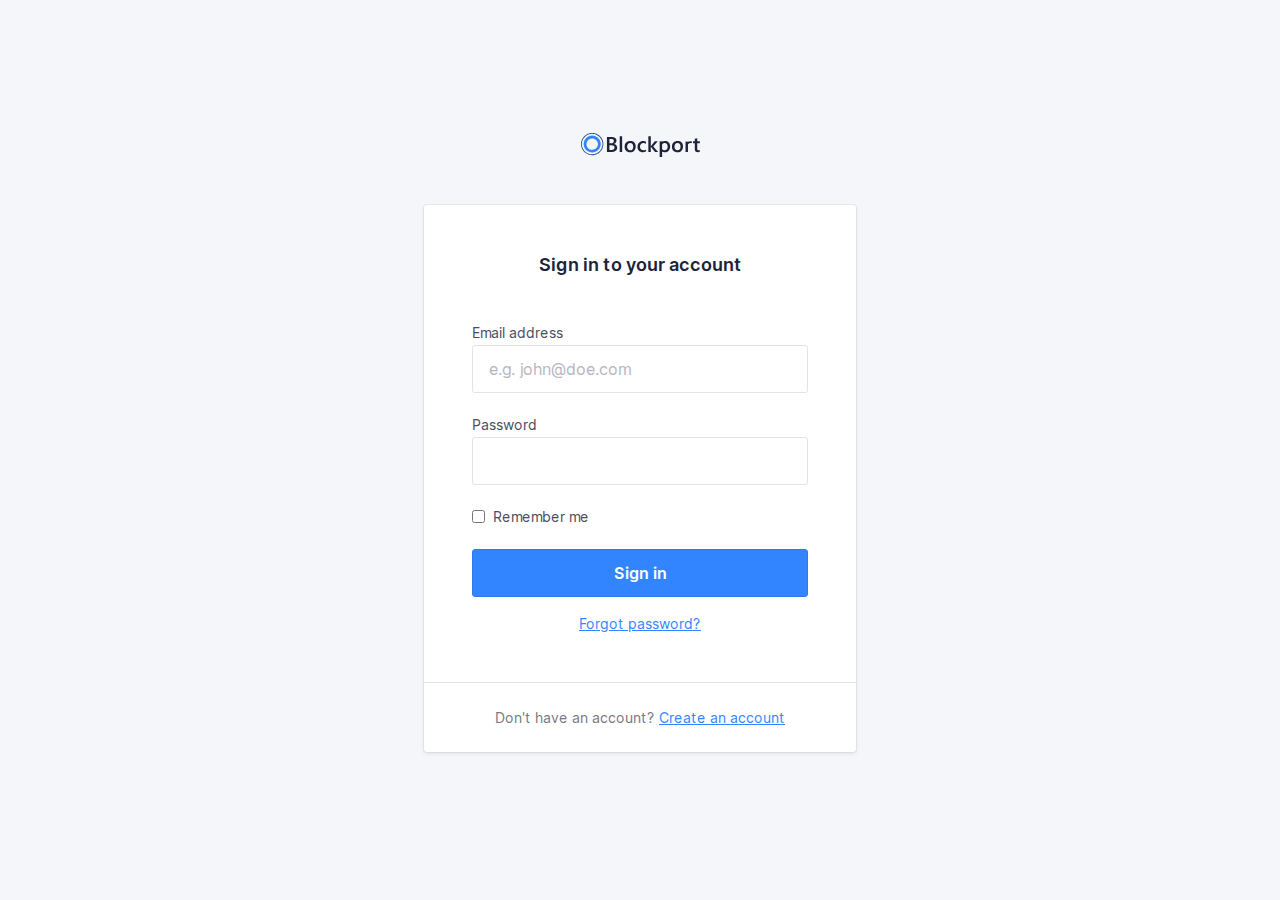
==== index.html @ f4e22d88 "Initial commit" ====
<!doctype html>
<html lang="en">

<head>
    <meta charset="utf-8">
    <meta http-equiv="x-ua-compatible" content="ie=edge">
    <title>Blockport - Sign in</title>
    <meta name="description" content="This is my HTML5 boilerplate.">
    <meta name="viewport" content="width=device-width, initial-scale=1.0">
    <meta name="theme-color" content="#e85e00">

    <link rel="icon" href="favicon.svg">
    <link rel="apple-touch-icon" href="apple-touch-icon.png">
    <link rel="manifest" href="manifest.json">

    <link rel="stylesheet" href="css/normalize.css">
    <link rel="stylesheet" href="css/screen.css">
</head>

<body>
    <section class="o-row o-row--lg o-row--login">
        <div class="o-container u-max-width-xs">
            <h1 class="c-logo">
                <svg class="c-logo__symbol" viewBox="0 0 119 24"
                     xmlns="http://www.w3.org/2000/svg">
                    <title>Blockport</title>
                    <path class="c-logo__path c-logo__path--1"
                          d="M25.9496128,18.9917356 L25.9496128,4.04231406 L30.7396633,4.04231406 C32.19945,4.04231406 33.3560606,4.35834712 34.2094949,4.99041321 C35.0252057,5.55089835 35.5052521,6.4769114 35.4896465,7.4598347 C35.5056187,8.25676883 35.2485893,9.03557965 34.7604209,9.6694215 C34.2511175,10.3119823 33.5500641,10.7791057 32.7570539,11.0042975 L32.7570539,11.0459504 C33.6957957,11.1207168 34.5764055,11.5260387 35.2392256,12.1884297 C35.8602694,12.8310744 36.1707912,13.6667769 36.1707912,14.6955372 C36.1979832,15.9155062 35.6268682,17.0730015 34.6382155,17.8016529 C33.6205051,18.5950413 32.3363468,18.9917356 30.7857407,18.9917356 L25.9496128,18.9917356 Z M41.1511616,18.9918689 L38.6990404,18.9918689 L38.6990404,3.18727869 L41.1511616,3.18727869 L41.1511616,18.9918689 Z M49.1105387,19.2396694 C47.4477441,19.2396694 46.1195118,18.741157 45.1258418,17.7441322 C44.1321717,16.7471074 43.6360046,15.4247934 43.6373401,13.7771901 C43.6373401,11.9841322 44.1548767,10.5838017 45.1899495,9.57619833 C46.2250223,8.56859504 47.6200337,8.06479338 49.3749832,8.06479338 C51.0591469,8.06479338 52.3720202,8.55471073 53.3136027,9.53454547 C54.2551852,10.5143802 54.7226376,11.8730579 54.7159596,13.6105785 C54.7159596,15.313719 54.2091077,16.677686 53.195404,17.7024794 C52.1817003,18.7272727 50.8200787,19.2396694 49.1105387,19.2396694 Z M64.9231145,18.4998347 C63.986548,19.011405 62.9292595,19.2667693 61.8599663,19.2396694 C60.2572727,19.2396694 58.9657689,18.7444628 57.9854545,17.7540496 C57.0051402,16.7636364 56.5136477,15.4796694 56.5109764,13.9021488 C56.5109764,12.1434711 57.0385299,10.7312397 58.0936364,9.66545453 C59.1487429,8.59966942 60.5611166,8.0661157 62.3307576,8.06479338 C63.2258904,8.04636779 64.1144193,8.22027864 64.9351347,8.57454547 L64.9351347,10.8277686 C64.2490961,10.2941313 63.4035149,10.0011171 62.5310943,9.99471073 C61.5738178,9.96365776 60.6492491,10.3415166 59.9928283,11.0320661 C59.3330526,11.7236364 59.003165,12.6287603 59.003165,13.747438 C59.003165,14.8661157 59.3136869,15.7381818 59.9347306,16.3636364 C60.5557744,17.0023141 61.3891751,17.3216529 62.4349327,17.3216529 C63.3470917,17.3090469 64.2260005,16.9806241 64.9191077,16.3933884 L64.9191077,18.4998347 L64.9231145,18.4998347 Z M77.1256229,18.9918689 L74.0304209,18.9918689 L69.8393771,13.8605902 L69.7973064,13.8605902 L69.7973064,18.9918689 L67.3451852,18.9918689 L67.3451852,3.18727869 L69.7973064,3.18727869 L69.7973064,13.2039344 L69.8393771,13.2039344 L73.7980303,8.31462295 L76.7349663,8.31462295 L72.2814815,13.4718689 L77.1256229,18.9918689 Z M118.81569,18.8747107 C118.223016,19.1343064 117.578072,19.2557712 116.930522,19.2297521 C114.839007,19.2297521 113.793249,18.2380165 113.793249,16.2545455 L113.793249,10.2128926 L111.990219,10.2128926 L111.990219,8.31669423 L113.793249,8.31669423 L113.793249,5.84528927 L116.235354,5.15702479 L116.235354,8.31669423 L118.81569,8.31669423 L118.81569,10.2128926 L116.235354,10.2128926 L116.235354,15.5504132 C116.235354,16.1824793 116.351549,16.6340496 116.583939,16.905124 C116.81633,17.1761983 117.202312,17.3084298 117.741886,17.3018182 C118.130518,17.3099664 118.50999,17.1844984 118.81569,16.9467769 L118.81569,18.8647934 L118.81569,18.8747107 Z M109.678333,8.12826445 C110.052664,8.12904551 110.426384,8.1582218 110.796212,8.21553718 L110.796212,10.2961983 C110.392833,10.129817 109.958979,10.0480952 109.522071,10.0561983 C108.65244,10.0185786 107.815007,10.3854441 107.258266,11.0479339 C107.143588,11.1960713 107.043624,11.3548242 106.959764,11.5219835 L106.959764,18.9917356 L104.519663,18.9917356 L104.519663,8.37818184 L106.959764,8.66776859 L106.959764,8.67768594 C107.814579,8.30025824 108.742499,8.11272598 109.678333,8.12826445 Z M96.4320707,19.2396694 C94.7692761,19.2396694 93.4410438,18.741157 92.4473737,17.7441322 C91.4537037,16.7471074 90.9575366,15.4247934 90.9588721,13.7771901 C90.9588721,11.9841322 91.4764087,10.5838017 92.5114815,9.57619833 C93.5465543,8.56859504 94.9415657,8.06479338 96.6965152,8.06479338 C98.3806789,8.06479338 99.6935522,8.55471073 100.635135,9.53454547 C101.576717,10.5143802 102.04417,11.8730579 102.037492,13.6105785 C102.037492,15.313719 101.53064,16.677686 100.516936,17.7024794 C99.5032323,18.7272727 98.1416107,19.2396694 96.4320707,19.2396694 Z M87.7494781,9.53454547 C88.6883893,10.5157025 89.1578451,11.873719 89.1578451,13.608595 C89.1591806,15.3117355 88.6523287,16.6757025 87.6372896,17.7004959 C86.6222504,18.7252892 85.258625,19.2376859 83.5464141,19.2376859 C82.7065422,19.2489838 81.8737089,19.0847473 81.1023064,18.7557025 L81.1023064,23.8968595 L78.6622054,23.8968595 L78.6622054,8.31471073 L81.1023064,8.60429752 C81.9552279,8.23296681 82.8792553,8.04891403 83.8108586,8.06479338 C85.5017003,8.06479338 86.8145736,8.55471073 87.7494781,9.53454547 Z M96.5422559,9.99471073 C95.6726247,9.95709108 94.8351921,10.3239565 94.2784512,10.9864463 C93.7241864,11.6476033 93.4470539,12.5580165 93.4470539,13.7176859 C93.4470539,14.8363636 93.7275253,15.7170248 94.288468,16.3596694 C94.8529651,17.0028668 95.6823515,17.3568733 96.5422559,17.3216529 C97.5038721,17.3216529 98.2424466,17.0056198 98.7579798,16.3735537 C99.273513,15.7414876 99.5366216,14.8416529 99.5473064,13.6740496 C99.5473064,12.4998347 99.28954,11.5927273 98.7740067,10.9527273 C98.2584735,10.3127273 97.5145568,9.99338845 96.5422559,9.99471073 Z M28.4438047,6.03570248 L28.4438047,10.286281 L30.0645286,10.286281 C30.9353255,10.286281 31.6178058,10.0833058 32.1119697,9.67735538 C32.6061335,9.27140494 32.8532155,8.69619836 32.8532155,7.95173555 C32.8532155,6.67305785 31.9897643,6.03371902 30.262862,6.03371902 L28.4418013,6.03371902 L28.4438047,6.03570248 Z M28.4438047,12.2796694 L28.4438047,17.0082644 L30.5813973,17.0082644 C31.5163019,17.0082644 32.237514,16.7947108 32.7450337,16.3676033 C33.2602043,15.9259125 33.5416601,15.2742418 33.5083165,14.6003306 C33.5083165,13.0505785 32.4238271,12.2757025 30.2548485,12.2757025 L28.4518182,12.2757025 L28.4438047,12.2796694 Z M49.226734,9.99471073 C48.3571028,9.95709108 47.5196702,10.3239565 46.9629293,10.9864463 C46.4086646,11.6476033 46.131532,12.5580165 46.131532,13.7176859 C46.131532,14.8363636 46.4120034,15.7170248 46.9729461,16.3596694 C47.5370578,17.0036033 48.3664998,17.3583638 49.226734,17.3236364 C50.1883502,17.3236364 50.9269247,17.0076033 51.4424579,16.3755372 C51.9579912,15.7434711 52.2157576,14.8436364 52.2157576,13.6760331 C52.2157576,12.5018182 51.9579912,11.5947107 51.4424579,10.9547107 C50.9269247,10.3147108 50.1883502,9.99471073 49.226734,9.99471073 Z M85.8803367,16.3735537 C86.3958699,15.738843 86.6543043,14.8390083 86.6556397,13.6740496 C86.6556397,12.4985124 86.3978733,11.591405 85.8823401,10.9527273 C85.3668068,10.3140496 84.6282323,9.99471073 83.6666162,9.99471073 C82.796985,9.95709108 81.9595523,10.3239565 81.4028114,10.9864463 C81.2895823,11.124335 81.1896456,11.2724196 81.1043098,11.4287603 L81.1043098,15.9153719 C81.6149937,16.8312057 82.6094895,17.3774459 83.6646128,17.3216529 C84.626229,17.3216529 85.3648035,17.0056198 85.8803367,16.3735537 Z">
                    </path>
                    <path class="c-logo__path c-logo__path--2"
                          d="M11.1988215,19.5867769 C7.72899435,19.5891833 4.59940205,17.5218316 3.26949789,14.3488101 C1.93959376,11.1757885 2.67130845,7.5220381 5.12341434,5.09144786 C7.57552021,2.66085764 11.2650639,1.93214337 14.4714645,3.24513351 C17.6778651,4.55812363 19.7696074,7.65421885 19.771229,11.0895868 C19.7679239,15.7772288 15.9334776,19.5780304 11.1988215,19.5867769 Z M11.1988215,5.38314051 C8.86509736,5.38073339 6.75988968,6.77093308 5.86550131,8.90506387 C4.97111293,11.0391947 5.46382249,13.496632 7.11372873,15.1307206 C8.76363496,16.7648092 11.2455511,17.2534798 13.4013998,16.3687158 C15.5572486,15.4839518 16.962125,13.4001349 16.9605051,11.0895868 C16.9572,7.93949107 14.3805102,5.38572999 11.1988215,5.37917355 L11.1988215,5.38314051 Z">
                    </path>
                    <path class="c-logo__path c-logo__path--3"
                          d="M21.2917845,15.8796694 C21.3118182,15.8380165 21.3358586,15.8023141 21.3558923,15.7606612 C22.6443671,13.0744887 22.7786498,9.98607785 21.7280964,7.20021549 C20.6775431,4.41435317 18.5317957,2.16875244 15.7805219,0.975867769 L15.7805219,0.96 C15.6683333,0.910413222 15.5541414,0.874710744 15.4419529,0.82909091 C15.2937037,0.767603308 15.1434512,0.710082645 14.9931987,0.656528927 C14.792862,0.583140496 14.5925253,0.517685949 14.378165,0.458181816 C14.2319192,0.414545453 14.0856734,0.374876033 13.9394276,0.337190082 C13.7203928,0.281652893 13.501358,0.23338843 13.2823232,0.192396694 C13.1480976,0.16661157 13.0138721,0.144793388 12.8816498,0.124958678 C12.6546016,0.0905785125 12.4275533,0.0634710744 12.2005051,0.0436363637 C12.0762963,0.0337190082 11.9500842,0.0238016529 11.8258754,0.0178512397 C11.5881425,0.00462809917 11.3510774,-0.000661157024 11.1146801,0.00198347107 C10.988468,0.00198347107 10.8622559,0.00198347107 10.7380471,0.0119008265 C10.5076599,0.0218181818 10.2792761,0.0376859504 10.0528956,0.0614876034 C9.9146633,0.0753719009 9.77843434,0.0932231406 9.64220539,0.113057851 C9.44186869,0.142809918 9.22350168,0.176528926 9.01715488,0.218181818 C8.86089226,0.249917356 8.70462963,0.283636364 8.548367,0.321322314 C8.39210438,0.359008265 8.18575758,0.412561983 8.00745791,0.466115701 C7.82915825,0.519669423 7.65286195,0.577190081 7.47656566,0.638677688 C7.30026936,0.70016529 7.17405724,0.747768594 7.02580808,0.807272727 C6.82547138,0.884628098 6.63715488,0.969917355 6.44483165,1.05719008 C6.31861953,1.11471074 6.19441077,1.17421488 6.07220539,1.23768595 C5.87186869,1.34082644 5.67153199,1.45190082 5.47119529,1.56694215 C5.36301347,1.63041322 5.25683502,1.69586777 5.15065657,1.76528926 C4.95165543,1.89752066 4.75666107,2.02975207 4.5656734,2.16198347 C4.46416949,2.23603306 4.36400114,2.31140496 4.26516835,2.38809918 C4.07952302,2.52958678 3.89721661,2.67834711 3.71824916,2.83438017 C3.61607744,2.92363636 3.51791246,3.0168595 3.41774411,3.11008265 C3.25747475,3.26347108 3.10121212,3.42214876 2.94895623,3.5861157 C2.84678451,3.69719008 2.74861953,3.81024794 2.64845118,3.92528926 C2.51021886,4.08793389 2.37599327,4.25454547 2.24777778,4.42512397 C2.15161616,4.55206611 2.05946128,4.68099175 1.96930976,4.82181816 C1.90119529,4.92099175 1.82506734,5.0201653 1.75895623,5.11537188 C1.69284512,5.2105785 1.65878788,5.29190081 1.60670034,5.37917355 C1.53457912,5.49818184 1.46446128,5.61917355 1.40636364,5.74214876 C1.28415825,5.96231406 1.16796296,6.18446282 1.06178451,6.40859504 C1.02372054,6.44826445 0.995673401,6.49586778 0.981649832,6.54148761 C0.967626263,6.58710744 0.939579125,6.65454547 0.915538721,6.71008265 C0.808692479,6.95471075 0.711863077,7.20132232 0.625050505,7.44991735 C0.588989899,7.55438018 0.55426487,7.65884298 0.520875421,7.76330577 C0.444747475,8.00528927 0.377968575,8.24793388 0.320538721,8.49123966 C0.291156005,8.61157023 0.263776655,8.73190084 0.238400673,8.85223141 C0.191655443,9.07966942 0.152255892,9.30710742 0.12020202,9.53454547 C0.10016835,9.67338842 0.0821380471,9.81024795 0.0681144781,9.9490909 C0.0460774411,10.1613223 0.0320538721,10.3715703 0.022037037,10.5838017 C0.022037037,10.7365289 0.010016835,10.8872727 0.010016835,11.04 C0.010016835,11.2383471 0.010016835,11.4366942 0.026043771,11.6350413 C0.026043771,11.7917356 0.0440740741,11.9484297 0.0580976431,12.105124 C0.0761279461,12.3034711 0.104175084,12.5018182 0.132222222,12.7001653 C0.146245791,12.8429752 0.18030303,13.0036364 0.2003367,13.1543802 C0.238400673,13.3527273 0.286481481,13.5510744 0.336565657,13.7494215 C0.380639731,13.8961983 0.406683502,14.0330579 0.446750842,14.1758678 C0.506851852,14.3742149 0.576969697,14.5844628 0.647087542,14.7867769 C0.693164983,14.9157025 0.739242424,15.0446281 0.789326599,15.1715703 C0.871464646,15.3699174 0.963619529,15.5801653 1.05777778,15.7804959 C1.11387205,15.8995041 1.16996633,16.0185124 1.23006734,16.1355372 C1.33223906,16.3338843 1.44242424,16.5322314 1.55461279,16.7166942 C1.62473064,16.8357025 1.69484848,16.9527273 1.76897306,17.0677686 C1.88316498,17.2442975 2.00537037,17.4168595 2.12957912,17.587438 C2.21973064,17.7123967 2.31188552,17.8353719 2.40804714,17.9563636 C2.50420875,18.0773554 2.65646465,18.2519008 2.78468013,18.3966942 C2.91289562,18.5414876 3.02308081,18.6644628 3.14929293,18.7933884 C3.27550505,18.9223141 3.3876936,19.027438 3.51190236,19.1424794 C3.63611111,19.2575206 3.81841751,19.4241322 3.98069024,19.5590082 C4.09287879,19.6522314 4.20907407,19.7434711 4.32727273,19.8327273 C4.50957912,19.9735537 4.69388889,20.1084297 4.88621212,20.2294215 C4.9362963,20.2631405 4.98037037,20.3008265 5.03045455,20.3345455 C7.52290169,21.989742 10.5859073,22.5756212 13.5217147,21.9587191 C16.4575222,21.3418171 19.0161165,19.5746694 20.6146465,17.0598347 L20.6266667,17.0598347 C20.6647306,17.0003306 20.6947811,16.9368595 20.7328451,16.8753719 C20.8149832,16.7424794 20.8911111,16.6036364 20.9692424,16.4647934 C21.0854377,16.2763636 21.1936195,16.08 21.2917845,15.8796694 Z M6.96771044,20.4198347 C6.40765296,20.1694737 5.87129224,19.8701033 5.36501684,19.5252893 C5.18671717,19.4042975 5.01442761,19.2773554 4.84614478,19.1464463 C4.73996633,19.065124 4.63378788,18.9818182 4.53161616,18.8965289 C4.38136364,18.7715703 4.23912458,18.6406612 4.09888889,18.5097521 C3.9586532,18.378843 3.87451178,18.2995041 3.76632997,18.1884297 C3.65814815,18.0773554 3.53794613,17.9444628 3.42976431,17.8214876 C3.32158249,17.6985124 3.19737374,17.5557025 3.08718855,17.4247934 C2.97700337,17.2938843 2.91489899,17.1986777 2.83075758,17.0836364 C2.71656566,16.9249587 2.60237374,16.766281 2.49819865,16.6036364 C2.43008418,16.4965289 2.36597643,16.3894215 2.29786195,16.2803306 C2.19368687,16.1038017 2.09752525,15.9252893 1.9973569,15.7447934 C1.94126263,15.6376859 1.89117845,15.528595 1.83909091,15.4195041 C1.7609596,15.2231405 1.67681818,15.0386777 1.60069024,14.8482644 C1.55461279,14.7332231 1.51454545,14.6161983 1.47247475,14.501157 C1.40436027,14.3127273 1.34025253,14.1242975 1.28415825,13.9319008 C1.24609428,13.8029752 1.2140404,13.6760331 1.18198653,13.5490909 C1.13590909,13.3626446 1.09183502,13.1761983 1.05577441,12.9897521 C1.02973064,12.8429752 1.0076936,12.7140496 0.981649832,12.5771901 C0.953602694,12.3927273 0.92956229,12.2082644 0.911531987,12.0218182 C0.897508418,11.8809918 0.889494949,11.7401653 0.881481481,11.5993388 C0.881481481,11.4109091 0.865454545,11.2224794 0.865454545,11.0340496 C0.865454545,10.8971901 0.865454545,10.7603306 0.877474747,10.6254545 C0.877474747,10.4271074 0.899511785,10.2287603 0.919545455,10.0304132 C0.931565657,9.90743803 0.94959596,9.78247936 0.965622896,9.65950414 C0.995673401,9.44528927 1.03173401,9.23107436 1.07580808,9.01884299 C1.09784512,8.91173555 1.12188552,8.80462812 1.14792929,8.69950414 C1.20402357,8.47074382 1.27080247,8.24330577 1.34826599,8.01719009 C1.37764871,7.9246281 1.408367,7.83206612 1.44042088,7.73950414 C1.52189113,7.50545453 1.61204265,7.2740496 1.71087542,7.04528927 C1.75094276,6.95206611 1.7910101,6.86082645 1.83508418,6.76958679 C1.93525253,6.55537188 2.03542088,6.3490909 2.15762626,6.14479338 C2.21973064,6.03570248 2.27983165,5.92661158 2.34594276,5.81752064 C2.45412458,5.63900825 2.5683165,5.46644628 2.68651515,5.29586778 C2.7686532,5.17685949 2.85279461,5.0598347 2.93893939,4.94479338 C3.06047699,4.7847934 3.18602133,4.62876031 3.31557239,4.47669423 C3.40505612,4.36826447 3.49520763,4.26710742 3.58602694,4.17322312 C3.73026936,4.01983471 3.87718294,3.86842975 4.02676768,3.71900826 C4.11491582,3.63438017 4.20506734,3.55173554 4.29722222,3.47107438 C4.46016275,3.32694215 4.62710998,3.18809917 4.79806397,3.05454545 C4.88754769,2.98446281 4.978367,2.91834711 5.07052189,2.85619835 C5.24815375,2.72396694 5.42912458,2.60099173 5.61343434,2.48727273 C5.71093152,2.42512397 5.80909651,2.36561983 5.90792929,2.30876033 C6.09090349,2.20165289 6.27654882,2.09983471 6.46486532,2.00330579 C6.57705387,1.94644628 6.69057799,1.89157025 6.80543771,1.83867769 C6.98306957,1.75669422 7.16203704,1.67933884 7.34234007,1.60661157 C7.47589785,1.55239669 7.61413018,1.50082645 7.75703704,1.45190082 C7.91864196,1.39504132 8.08225029,1.34214876 8.24786195,1.29322314 C8.41347361,1.24429752 8.57975307,1.2 8.74670034,1.16033058 C8.8896072,1.12595041 9.03318182,1.09421488 9.17742424,1.06512397 C9.36841191,1.02677686 9.56073514,0.994380165 9.75439394,0.967933885 C9.87993826,0.950743802 10.0061504,0.934876033 10.1330303,0.920330577 C10.3440516,0.899173554 10.5557407,0.883966942 10.7680976,0.874710744 L11.1126768,0.874710744 C11.3317116,0.874710744 11.5514141,0.880000001 11.7717845,0.890578513 L12.1143603,0.914380167 C12.3307239,0.932892563 12.5464197,0.958677687 12.7614478,0.991735538 C12.8829854,1.01024793 13.004523,1.0307438 13.1260606,1.05322314 C13.330404,1.09157025 13.5347475,1.13652893 13.7390909,1.18809918 C13.8713131,1.22181818 14.0035354,1.25752066 14.1397643,1.29719008 C14.3320875,1.35404959 14.523743,1.41619835 14.7147306,1.48363636 C14.8509596,1.53322314 14.9851852,1.58479339 15.115404,1.64033058 C17.755199,2.69780719 19.8336285,4.79210648 20.8551251,7.42387715 C21.8766218,10.0556478 21.7496417,12.9890377 20.5044613,15.5246281 C20.4123064,15.7229752 20.3041246,15.8975206 20.207963,16.08 C20.1378451,16.2029752 20.0697306,16.3279339 19.9956061,16.4489256 C17.2731751,20.8198837 11.7011151,22.517402 6.96771044,20.4178512 L6.96771044,20.4198347 Z">
                    </path>
                </svg>
            </h1>
            <form class="c-card" action="#">
                <div class="c-card__body">
                    <h2 class="c-card__title">
                        Sign in to your account
                    </h2>
                    <p class="c-form-field">
                        <label class="c-label" for="username">
                            Email address
                        </label>
                        <input class="c-input" type="email" name="username"
                               id="username" placeholder="e.g. john@doe.com"
                               required>
                    </p>
                    <p class="c-form-field">
                        <label class="c-label" for="password">
                            Password
                        </label>
                        <input class="c-input" type="password" name="password"
                               id="password" required>
                    </p>
                    <p class="c-form-field c-form-field--option">
                        <input class="c-option" type="checkbox" id="rememberme">
                        <label class="c-label c-label--option" for="rememberme">
                            Remember me
                        </label>
                    </p>
                    <p class="u-mb-md">
                        <!-- Input type button
                                <input type="submit" class="o-button-reset c-button" value="Sign in"/>
                            -->
                        <!-- Button -->
                        <button type="submit"
                                class="o-button-reset c-button">Sign in</button>
                    </p>
                    <p class="u-text-sm u-align-text-center">
                        <a href="#!">
                            Forgot password?
                        </a>
                    </p>
                </div>
                <div class="c-card__footer">
                    <p
                       class="u-align-text-center u-text-sm u-color-neutral-dark">
                        Don't have an account? <a href="#">Create an account</a>
                    </p>
                </div>
            </form>

        </div>
    </section>
</body>

</html>
---- css/screen.css ----
/*------------------------------------*\
#FONTS
\*------------------------------------*/

@font-face {
    font-family: "Inter Web";
    font-weight: 400;
    src: url("../fonts/Inter-Regular.woff2") format("woff2")
}

@font-face {
    font-family: "Inter Web";
    font-weight: 600;
    src: url("../fonts/Inter-SemiBold.woff2") format("woff2")
}

/*------------------------------------*\
#Variables
\*------------------------------------*/

:root {
    /* colors */
    --global-color-alpha-h: 216deg;
    --global-color-alpha-s: 100%;
    --global-color-alpha-l: 60%;
    --global-color-alpha-hsl: var(--global-color-alpha-h) var(--global-color-alpha-s) var(--global-color-alpha-l);
    --global-color-alpha: hsl(var(--global-color-alpha-hsl));
    --global-color-alpha-light: hsl(var(--global-color-alpha-h) 100% 65%);
    --global-color-alpha-dark: hsl(var(--global-color-alpha-h) 80% 55%);
    --global-color-alpha-x-dark: hsl(var(--global-color-alpha-h) 65% 35%);
    --global-color-alpha-transparent: hsl(var(--global-color-alpha-hsl) / .75);
    --global-color-alpha-x-transparent: hsl(var(--global-color-alpha-hsl) / .3);

    --global-color-neutral-xxxx-light: #F5F6FA;
    --global-color-neutral-xxx-light: #E2E3E7;
    --global-color-neutral-xx-light: #caccd4;
    --global-color-neutral-x-light: #b5b6c0;
    --global-color-neutral-light: #a0a1ad;
    --global-color-neutral: #8b8c9a;
    --global-color-neutral-dark: #757787;
    --global-color-neutral-x-dark: #606274;
    --global-color-neutral-xx-dark: #4b4c60;
    --global-color-neutral-xxx-dark: #35374d;
    --global-color-neutral-xxxx-dark: #20223a;

    /* border stuff */
    --global-borderRadius: 3px;
    --global-borderWidth: 1px;

    /* transitions */
    --global-transitionTiming-alpha: .1s ease-out;

    /* Baseline settings */
    --global-baseline: 8px;
    --global-whitespace: calc(var(--global-baseline) * 3);
    /* = 24px */

    --global-whitespace-xs: calc(var(--global-baseline) / 2);
    /* = 4px */
    --global-whitespace-sm: calc(var(--global-baseline) * 1);
    /*  = 8px */
    --global-whitespace-md: calc(var(--global-baseline) * 2);
    /*  = 16px */
    --global-whitespace-lg: calc(var(--global-baseline) * 4);
    /*  = 32px */
    --global-whitespace-xl: calc(var(--global-whitespace) * 2);
    /*  = 48px */
    --global-whitespace-xxl: calc(var(--global-whitespace) * 3);
    /*  = 72px */
}

/*------------------------------------*\
#GENERIC
\*------------------------------------*/

/*
    Generic: Page
    ---
    Global page styles + universal box-sizing:
*/

html {
    line-height: 1.5;
    font-family: "Inter Web", Helvetica, arial, sans-serif;
    color: var(--global-color-neutral-xxxx-dark);
    background-color: var(--global-color-neutral-xxxx-light);
    box-sizing: border-box;
    -webkit-font-smoothing: antialiased;
    -moz-osx-font-smoothing: grayscale;
}

*,
*:before,
*:after {
    box-sizing: inherit;
}

/*
* Remove text-shadow in selection highlight:
* https://twitter.com/miketaylr/status/12228805301
*
* Customize the background color to match your design.
*/

::selection {
    background: var(--global-color-alpha);
    color: white;
    text-shadow: none;
}

/*------------------------------------*\
#Elements
\*------------------------------------*/

/*
Elements: Images
---
Default markup for images to make them responsive
*/

img {
    max-width: 100%;
    vertical-align: top;
}

/*
    Elements: typography
    ---
    Default markup for typographic elements
*/

h1,
h2,
h3 {
    font-weight: 700;
}

h1 {
    font-size: 36px;
    line-height: calc(var(--global-baseline) * 6);
    margin: 0 0 var(--global-whitespace);
}

h2 {
    font-size: 32px;
    line-height: calc(var(--global-baseline) * 5);
    margin: 0 0 var(--global-whitespace);
}

h3 {
    font-size: 26px;
    line-height: calc(var(--global-baseline) * 4);
    margin: 0 0 var(--global-whitespace);
}

h4,
h5,
h6 {
    font-size: 16px;
    font-weight: 600;
    line-height: calc(var(--global-baseline) * 3);
    margin: 0 0 var(--global-whitespace);
}

p,
ol,
ul,
dl,
table,
address,
figure {
    margin: 0 0 var(--global-whitespace);
}

ul,
ol {
    padding-left: var(--global-whitespace);
}

li ul,
li ol {
    margin-bottom: 0;
}

blockquote {
    font-style: normal;
    font-size: 23px;
    line-height: calc(var(--global-baseline) * 6);
    margin: 0 0 var(--global-whitespace);
}

blockquote * {
    font-size: inherit;
    line-height: inherit;
}

figcaption {
    font-weight: 400;
    font-size: 12px;
    line-height: calc(var(--global-baseline) * 2);
    margin-top: var(--global-whitespace-xxs);
}

hr {
    border: 0;
    height: var(--global-borderWidth);
    background: LightGrey;
    margin: 0 0 var(--global-whitespace);
}

a,
a:visited {
    transition: all var(--global-transitionTiming-alpha);
    color: var(--global-color-alpha);
    outline-color: var(--global-link-BoxShadowColor);
    outline-width: medium;
    outline-offset: 2px;
}

a:hover,
a:focus {
    color: var(--global-color-alpha-light);
}

a:active {
    color: var(--global-color-alpha-dark);
}

label,
input {
    display: block;
}

input::placeholder {
    color: var(--global-color-neutral-x-light);
}

/*------------------------------------*\
#OBJECTS
\*------------------------------------*/

/*
    Objects: Row
    ---
    Creates a horizontal row that stretches the viewport and adds padding around children
*/

.o-row {
    display: flow-root;
    position: relative;
    padding: var(--global-whitespace) var(--global-whitespace) 0;
}

.o-row--login {
    min-height: 100vh;
    display: flex;
    align-items: center;
}

/* size modifiers */

.o-row--lg {
    padding-top: var(--global-whitespace-lg);
    padding-bottom: var(--global-whitespace);
}

@media (min-width: 768px) {
    .o-row {
        padding-left: var(--global-whitespace-lg);
        padding-right: var(--global-whitespace-lg);
    }
}

/*
    Objects: Container
    ---
    Creates a horizontal container that sets de global max-width
*/

.o-container {
    margin-left: auto;
    margin-right: auto;
    max-width: 79.5em;
    /* 79.5 * 16px = 1272 */
    width: 100%;
}

/*
    Objects: section
    ---
    Creates vertical whitespace between adjacent sections inside a row
*/

.o-section {
    display: flow-root;
    position: relative;
}

.o-section+.o-section {
    padding-top: var(--global-whitespace);
}

@media (min-width: 768px) {

    .o-section--lg+.o-section--lg,
    .o-section--xl+.o-section--xl {
        padding-top: var(--global-whitespace-lg);
    }
}

@media (min-width: 992px) {
    .o-section--xl+.o-section--xl {
        padding-top: var(--global-whitespace-xxl);
    }
}

/*
    Objects: Layout
    ---
    The layout object provides us with a column-style layout system. This object
    contains the basic structural elements, but classes should be complemented
    with width utilities
*/

.o-layout {
    display: flex;
    flex-wrap: wrap;
}

.o-layout__item {
    width: 100%;
}

/* gutter modifiers, these affect o-layout__item too */

.o-layout--gutter {
    margin: 0 -12px;
}

.o-layout--gutter>.o-layout__item {
    padding: 0 12px;
}

.o-layout--gutter-sm {
    margin: 0 -6px;
}

.o-layout--gutter-sm>.o-layout__item {
    padding: 0 6px;
}

.o-layout--gutter-lg {
    margin: 0 calc(var(--global-whitespace) * -1);
}

.o-layout--gutter-lg>.o-layout__item {
    padding: 0 var(--global-whitespace);
}

.o-layout--gutter-xl {
    margin: 0 calc(var(--global-whitespace-lg) * -1);
}

.o-layout--gutter-xl>.o-layout__item {
    padding: 0 var(--global-whitespace-lg);
}

/* reverse horizontal row modifier */

.o-layout--row-reverse {
    flex-direction: row-reverse;
}

/* Horizontal alignment modifiers*/

.o-layout--justify-start {
    justify-content: flex-start;
}

.o-layout--justify-end {
    justify-content: flex-end;
}

.o-layout--justify-center {
    justify-content: center;
}

.o-layout--justify-space-around {
    justify-content: space-around;
}

.o-layout--justify-space-evenly {
    justify-content: space-evenly;
}

.o-layout--justify-space-between {
    justify-content: space-between;
}

/* Vertical alignment modifiers */

.o-layout--align-start {
    align-items: flex-start;
}

.o-layout--align-end {
    align-items: flex-end;
}

.o-layout--align-center {
    align-items: center;
}

.o-layout--align-baseline {
    align-items: baseline;
}

/* Vertical alignment modifiers that only work if there is one than one flex item */

.o-layout--align-content-start {
    align-content: start;
}

.o-layout--align-content-end {
    align-content: end;
}

.o-layout--align-content-center {
    align-content: center;
}

.o-layout--align-content-space-around {
    align-content: space-around;
}

.o-layout--align-content-space-between {
    align-content: space-between;
}

/*
    Objects: List
    ---
    Small reusable object to remove default list styling from lists
*/

.o-list {
    list-style: none;
    padding: 0;
}

/*
    Object: Button reset
    ---
    Small button reset object
*/

.o-button-reset {
    border: none;
    margin: 0;
    padding: 0;
    width: auto;
    overflow: visible;
    background: transparent;

    /* inherit font & color from ancestor */
    color: inherit;
    font: inherit;

    /* Normalize `line-height`. Cannot be changed from `normal` in Firefox 4+. */
    line-height: normal;

    /* Corrects font smoothing for webkit */
    -webkit-font-smoothing: inherit;
    -moz-osx-font-smoothing: inherit;

    /* Corrects inability to style clickable `input` types in iOS */
    -webkit-appearance: none;
}

/*
    Object: Hide accessible
    ---
    Accessibly hide any element
*/

.o-hide-accessible {
    position: absolute;
    width: 1px;
    height: 1px;
    padding: 0;
    margin: -1px;
    overflow: hidden;
    clip: rect(0, 0, 0, 0);
    border: 0;
}

/*------------------------------------*\
#COMPONENTS
\*------------------------------------*/

/*
    Component: Logo
    ---
    Website main logo
*/

.c-logo {
    height: var(--global-whitespace);
    display: flex;
    align-items: center;
    justify-content: center;
    margin-bottom: var(--global-whitespace-xl);
}

.c-logo__symbol {
    height: 100%;
}

.c-logo__path--1 {
    fill: var(--global-color-neutral-xxxx-dark);
}

.c-logo__path--2 {
    fill: var(--global-color-alpha);
}

.c-logo__path--3 {
    fill: var(--global-color-alpha-x-dark);
}

/*
    Component: Card
    ---
    Card with box shadow
*/

.c-card {
    background-color: White;
    margin-bottom: var(--global-whitespace);
    border-radius: var(--global-borderRadius);
    box-shadow: 0 0 0 var(--global-borderWidth) rgba(0, 0, 0, 0.05), 0 2px 4px rgba(0, 0, 0, .075);
    overflow: hidden;
}

/* Add padding to child for more flexibility */
.c-card__body,
.c-card__footer {
    padding: var(--global-whitespace);
}

.c-card__footer {
    text-align: center;
    border-top: var(--global-borderWidth) solid var(--global-color-neutral-xxx-light);
}

.c-card__title {
    text-align: center;
    font-size: 18px;
    line-height: calc(var(--global-baseline) * 3);
    font-weight: 600;
}

/* This allows c-card__body and __footer to have equal padding everywhere */

.c-card__body>*:last-child,
.c-card__footer>*:last-child,
.c-card__body>*:last-child>*:last-child,
.c-card__footer>*:last-child>*:last-child {
    margin-bottom: 0;
}

@media (min-width: 27em) {
    .c-card__body {
        padding: var(--global-whitespace-xl);
    }

    .c-card__title {
        margin-bottom: var(--global-whitespace-xl);
    }
}

/*
    Component: Forms
    ---
    Everything form related here
*/

.c-form-field--option {
    display: flex;
    align-items: center;
}

/*
    Component: Input
    ---
    Class to put on all input="text" like form inputs
*/

.c-input {
    -webkit-appearance: none;
    -moz-appearance: none;
    appearance: none;
    width: 100%;
    border: var(--global-borderWidth) solid var(--global-color-neutral-xxx-light);
    border-radius: var(--global-borderRadius);
    color: var(--global-color-neutral-xxxx-dark);
    background-color: White;
    font-family: inherit;
    font-size: 16px;
    line-height: calc(var(--global-baseline) * 3);
    padding: calc(var(--global-baseline) * 1.5 - var(--global-borderWidth)) var(--global-whitespace-md);
    outline: none;
    transition: border var(--global-transition-timing-alpha);
}

.c-input:hover {
    border-color: var(--global-color-neutral-xx-light);
}

.c-input:focus,
.c-input:active {
    border-color: var(--global-color-alpha);
    box-shadow: 0 0 0 3px var(--global-color-alpha-x-transparent);
}

/* option input for checkboxes and radio buttons */

.c-option {
    margin-right: var(--global-whitespace-sm);
}

/*
    Component: Label
    ---
    Class to put on all form labels
*/

.c-label {
    margin-bottom: 0;
    font-size: 14px;
    padding-bottom: var(--global-whitespace-xs);
    line-height: calc(var(--global-baseline) * 2);
    color: var(--global-color-neutral-xx-dark);
}

.c-label--option {
    padding-bottom: 0;
}

/*
    Component: Button
    ---
    Class to put on form buttons or
*/

.c-button {
    font-size: 16px;
    font-weight: 700;
    border-radius: var(--global-borderRadius);
    border: var(--global-borderWidth) solid var(--global-color-alpha-dark);
    background-color: var(--global-color-alpha);
    color: #fff;
    padding: calc(var(--global-baseline) * 1.5 - var(--global-borderWidth)) var(--global-whitespace-md);
    line-height: calc(var(--global-baseline) * 3);
    width: 100%;
    outline: none;
    transition: all var(--global-transition-timing-alpha);
}

.c-button:hover {
    background-color: var(--global-color-alpha-light);
}

.c-button:focus {
    box-shadow: 0 0 0 3px var(--global-color-alpha-x-transparent);
}

.c-button:active {
    background-color: var(--global-color-alpha-dark);
    box-shadow: none;
}

/*------------------------------------*\
#UTILITIES
\*------------------------------------*/

/*
    Utilities: color
    ---
    Utility classes to put specific colors onto elements
*/

.u-color-neutral {
    color: var(--global-color-neutral);
}

.u-color-neutral-dark {
    color: var(--global-color-neutral-dark);
}

/*
    Utilities: spacing
    ---
    Utility classes to put specific margins and paddings onto elements
*/

.u-pt-clear {
    padding-top: 0 !important;
}

.u-mb-clear {
    margin-bottom: 0 !important;
}

.u-mb-xs {
    margin-bottom: var(--global-whitespace-xs) !important;
}

.u-mb-sm {
    margin-bottom: var(--global-whitespace-sm) !important;
}

.u-mb-md {
    margin-bottom: var(--global-whitespace-md) !important;
}

.u-mb-lg {
    margin-bottom: var(--global-whitespace-lg) !important;
}

.u-mb-xl {
    margin-bottom: var(--global-whitespace-xl) !important;
}

.u-mb-xl {
    margin-bottom: var(--global-whitespace-xl) !important;
}

/*
    Utilities: max-width
    ---
    Utility classes to put specific max widths onto elements
*/

.u-max-width-xs {
    max-width: 27em !important;
}

.u-max-width-sm {
    max-width: 39em !important;
}

.u-max-width-md {
    max-width: 50em !important;
}

.u-max-width-lg {
    max-width: 63.5em !important;
}

.u-max-width-none {
    max-width: none !important;
}


/*
    Utilities: align
    ---
    Utility classes align text or components
*/

.u-align-text-center {
    text-align: center;
}

.u-align-center {
    margin: 0 auto;
}

/*
    Utilities: text
    Utility classes to create smaller or bigger test
*/

.u-text-sm {
    font-size: 14px;
}

/*
    Utility: Widths
    ---
    Utility classes to put specific widths onto elements
    Will be mostly used on o-layout__item
*/

.u-width-auto {
    width: auto !important;
}

.u-1-of-2 {
    width: 50% !important;
}

.u-1-of-3 {
    width: 33.3333333333% !important;
}

.u-2-of-3 {
    width: 66.6666666667% !important;
}

.u-1-of-4 {
    width: 25% !important;
}

.u-3-of-4 {
    width: 75% !important;
}

.u-1-of-5 {
    width: 20% !important;
}

.u-2-of-5 {
    width: 40% !important;
}

.u-3-of-5 {
    width: 60% !important;
}

.u-4-of-5 {
    width: 80% !important;
}

.u-1-of-6 {
    width: 16.6666666667% !important;
}

.u-5-of-6 {
    width: 83.3333333333% !important;
}

@media (min-width: 576px) {
    .u-1-of-2-bp1 {
        width: 50% !important;
    }

    .u-1-of-3-bp1 {
        width: 33.3333333333% !important;
    }

    .u-2-of-3-bp1 {
        width: 66.6666666667% !important;
    }

    .u-1-of-4-bp1 {
        width: 25% !important;
    }

    .u-3-of-4-bp1 {
        width: 75% !important;
    }

    .u-1-of-5-bp1 {
        width: 20% !important;
    }

    .u-2-of-5-bp1 {
        width: 40% !important;
    }

    .u-3-of-5-bp1 {
        width: 60% !important;
    }

    .u-4-of-5-bp1 {
        width: 80% !important;
    }

    .u-1-of-6-bp1 {
        width: 16.6666666667% !important;
    }

    .u-5-of-6-bp1 {
        width: 83.3333333333% !important;
    }
}

@media (min-width: 768px) {
    .u-1-of-2-bp2 {
        width: 50% !important;
    }

    .u-1-of-3-bp2 {
        width: 33.3333333333% !important;
    }

    .u-2-of-3-bp2 {
        width: 66.6666666667% !important;
    }

    .u-1-of-4-bp2 {
        width: 25% !important;
    }

    .u-3-of-4-bp2 {
        width: 75% !important;
    }

    .u-1-of-5-bp2 {
        width: 20% !important;
    }

    .u-2-of-5-bp2 {
        width: 40% !important;
    }

    .u-3-of-5-bp2 {
        width: 60% !important;
    }

    .u-4-of-5-bp2 {
        width: 80% !important;
    }

    .u-1-of-6-bp2 {
        width: 16.6666666667% !important;
    }

    .u-5-of-6-bp2 {
        width: 83.3333333333% !important;
    }
}

@media (min-width: 992px) {
    .u-1-of-2-bp3 {
        width: 50% !important;
    }

    .u-1-of-3-bp3 {
        width: 33.3333333333% !important;
    }

    .u-2-of-3-bp3 {
        width: 66.6666666667% !important;
    }

    .u-1-of-4-bp3 {
        width: 25% !important;
    }

    .u-3-of-4-bp3 {
        width: 75% !important;
    }

    .u-1-of-5-bp3 {
        width: 20% !important;
    }

    .u-2-of-5-bp3 {
        width: 40% !important;
    }

    .u-3-of-5-bp3 {
        width: 60% !important;
    }

    .u-4-of-5-bp3 {
        width: 80% !important;
    }

    .u-1-of-6-bp3 {
        width: 16.6666666667% !important;
    }

    .u-5-of-6-bp3 {
        width: 83.3333333333% !important;
    }
}

@media (min-width: 1200px) {
    .u-1-of-2-bp4 {
        width: 50% !important;
    }

    .u-1-of-3-bp4 {
        width: 33.3333333333% !important;
    }

    .u-2-of-3-bp4 {
        width: 66.6666666667% !important;
    }

    .u-1-of-4-bp4 {
        width: 25% !important;
    }

    .u-3-of-4-bp4 {
        width: 75% !important;
    }

    .u-1-of-5-bp4 {
        width: 20% !important;
    }

    .u-2-of-5-bp4 {
        width: 40% !important;
    }

    .u-3-of-5-bp4 {
        width: 60% !important;
    }

    .u-4-of-5-bp4 {
        width: 80% !important;
    }

    .u-1-of-6-bp4 {
        width: 16.6666666667% !important;
    }

    .u-5-of-6-bp4 {
        width: 83.3333333333% !important;
    }
}

/*------------------------------------*\
#MEDIA
\*------------------------------------*/

/*
    Media Queries
    ---
    EXAMPLE Media Queries for Responsive Design.
    These examples override the primary ('mobile first') styles.
    USE THEM INLINE!
*/

/* Extra small devices (portrait phones, less than 576px)
No media query since this is the default in mobile first design
*/

/* Small devices (landscape phones, 576px and up)
@media (min-width: 576px) {}
*/

/* Medium devices (tablets, 768px and up)
@media (min-width: 768px) {}
*/

/* Large devices (landscape tablets, desktops, 992px and up)
@media (min-width: 992px) {}
*/

/* Extra large devices (large desktops, 1200px and up)
@media (min-width: 1200px) {}
*/

/*
    Print styles.
    ---
    Inlined to avoid the additional HTTP request:
    http://www.phpied.com/delay-loading-your-print-css/
*/

@media print {

    *,
    *:before,
    *:after {
        background: transparent !important;
        color: #000 !important;
        /* Black prints faster:
        http://www.sanbeiji.com/archives/953 */
        box-shadow: none !important;
        text-shadow: none !important;
    }

    a,
    a:visited {
        text-decoration: underline;
    }

    a[href]:after {
        content: " (" attr(href) ")";
    }

    abbr[title]:after {
        content: " (" attr(title) ")";
    }

    /*
    * Don't show links that are fragment identifiers,
    * or use the `javascript:` pseudo protocol
    */
    a[href^="#"]:after,
    a[href^="javascript:"]:after {
        content: "";
    }

    pre {
        white-space: pre-wrap !important;
    }

    pre,
    blockquote {
        border: 1px solid #999;
        page-break-inside: avoid;
    }

    /*
    * Printing Tables:
    * http://css-discuss.incutio.com/wiki/Printing_Tables
    */
    thead {
        display: table-header-group;
    }

    tr,
    img {
        page-break-inside: avoid;
    }

    p,
    h2,
    h3 {
        orphans: 3;
        widows: 3;
    }

    h2,
    h3 {
        page-break-after: avoid;
    }
}
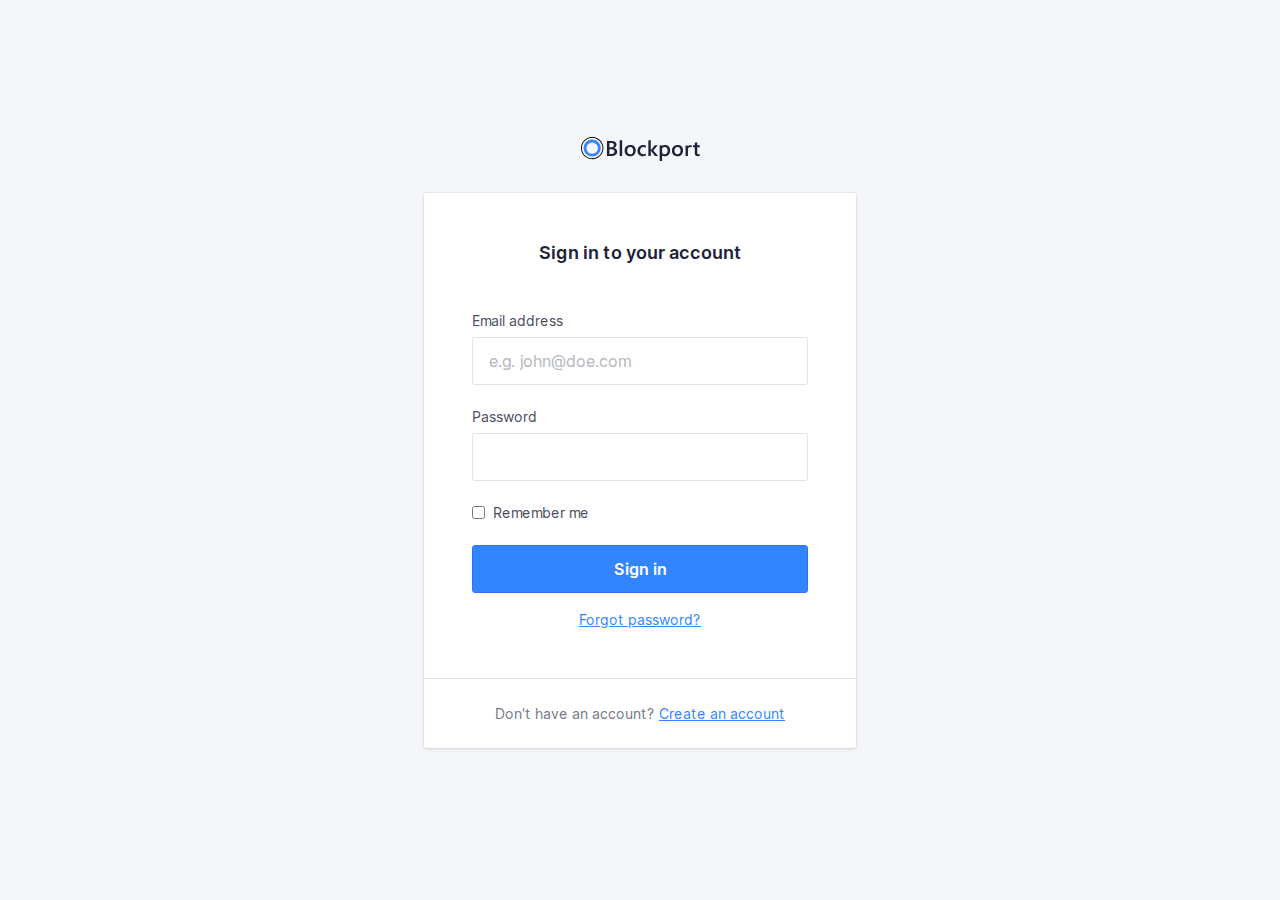
==== commit 77c9a087: "Initialize solution-2" ====
--- a/index.html
+++ b/index.html
@@ -1,90 +1,77 @@
 <!doctype html>
 <html lang="en">
+    <head>
+        <meta charset="utf-8">
+        <meta http-equiv="x-ua-compatible" content="ie=edge">
+        <title>Blockport - Sign in</title>
+        <meta name="description" content="This is my HTML5 boilerplate.">
+        <meta name="viewport" content="width=device-width, initial-scale=1.0">
+        <meta name="msapplication-TileColor" content="#3385FF">
+        <meta name="theme-color" content="#3385FF">
 
-<head>
-    <meta charset="utf-8">
-    <meta http-equiv="x-ua-compatible" content="ie=edge">
-    <title>Blockport - Sign in</title>
-    <meta name="description" content="This is my HTML5 boilerplate.">
-    <meta name="viewport" content="width=device-width, initial-scale=1.0">
-    <meta name="theme-color" content="#e85e00">
+        <link rel="apple-touch-icon" sizes="180x180" href="apple-touch-icon.png">
+        <link rel="icon" type="image/png" sizes="32x32" href="favicon-32x32.png">
+        <link rel="icon" type="image/png" sizes="16x16" href="favicon-16x16.png">
+        <link rel="manifest" href="site.webmanifest">
+        <link rel="mask-icon" href="safari-pinned-tab.svg" color="#3385FF">
 
-    <link rel="icon" href="favicon.svg">
-    <link rel="apple-touch-icon" href="apple-touch-icon.png">
-    <link rel="manifest" href="manifest.json">
-
-    <link rel="stylesheet" href="css/normalize.css">
-    <link rel="stylesheet" href="css/screen.css">
-</head>
-
-<body>
-    <section class="o-row o-row--lg o-row--login">
-        <div class="o-container u-max-width-xs">
-            <h1 class="c-logo">
-                <svg class="c-logo__symbol" viewBox="0 0 119 24"
-                     xmlns="http://www.w3.org/2000/svg">
-                    <title>Blockport</title>
-                    <path class="c-logo__path c-logo__path--1"
-                          d="M25.9496128,18.9917356 L25.9496128,4.04231406 L30.7396633,4.04231406 C32.19945,4.04231406 33.3560606,4.35834712 34.2094949,4.99041321 C35.0252057,5.55089835 35.5052521,6.4769114 35.4896465,7.4598347 C35.5056187,8.25676883 35.2485893,9.03557965 34.7604209,9.6694215 C34.2511175,10.3119823 33.5500641,10.7791057 32.7570539,11.0042975 L32.7570539,11.0459504 C33.6957957,11.1207168 34.5764055,11.5260387 35.2392256,12.1884297 C35.8602694,12.8310744 36.1707912,13.6667769 36.1707912,14.6955372 C36.1979832,15.9155062 35.6268682,17.0730015 34.6382155,17.8016529 C33.6205051,18.5950413 32.3363468,18.9917356 30.7857407,18.9917356 L25.9496128,18.9917356 Z M41.1511616,18.9918689 L38.6990404,18.9918689 L38.6990404,3.18727869 L41.1511616,3.18727869 L41.1511616,18.9918689 Z M49.1105387,19.2396694 C47.4477441,19.2396694 46.1195118,18.741157 45.1258418,17.7441322 C44.1321717,16.7471074 43.6360046,15.4247934 43.6373401,13.7771901 C43.6373401,11.9841322 44.1548767,10.5838017 45.1899495,9.57619833 C46.2250223,8.56859504 47.6200337,8.06479338 49.3749832,8.06479338 C51.0591469,8.06479338 52.3720202,8.55471073 53.3136027,9.53454547 C54.2551852,10.5143802 54.7226376,11.8730579 54.7159596,13.6105785 C54.7159596,15.313719 54.2091077,16.677686 53.195404,17.7024794 C52.1817003,18.7272727 50.8200787,19.2396694 49.1105387,19.2396694 Z M64.9231145,18.4998347 C63.986548,19.011405 62.9292595,19.2667693 61.8599663,19.2396694 C60.2572727,19.2396694 58.9657689,18.7444628 57.9854545,17.7540496 C57.0051402,16.7636364 56.5136477,15.4796694 56.5109764,13.9021488 C56.5109764,12.1434711 57.0385299,10.7312397 58.0936364,9.66545453 C59.1487429,8.59966942 60.5611166,8.0661157 62.3307576,8.06479338 C63.2258904,8.04636779 64.1144193,8.22027864 64.9351347,8.57454547 L64.9351347,10.8277686 C64.2490961,10.2941313 63.4035149,10.0011171 62.5310943,9.99471073 C61.5738178,9.96365776 60.6492491,10.3415166 59.9928283,11.0320661 C59.3330526,11.7236364 59.003165,12.6287603 59.003165,13.747438 C59.003165,14.8661157 59.3136869,15.7381818 59.9347306,16.3636364 C60.5557744,17.0023141 61.3891751,17.3216529 62.4349327,17.3216529 C63.3470917,17.3090469 64.2260005,16.9806241 64.9191077,16.3933884 L64.9191077,18.4998347 L64.9231145,18.4998347 Z M77.1256229,18.9918689 L74.0304209,18.9918689 L69.8393771,13.8605902 L69.7973064,13.8605902 L69.7973064,18.9918689 L67.3451852,18.9918689 L67.3451852,3.18727869 L69.7973064,3.18727869 L69.7973064,13.2039344 L69.8393771,13.2039344 L73.7980303,8.31462295 L76.7349663,8.31462295 L72.2814815,13.4718689 L77.1256229,18.9918689 Z M118.81569,18.8747107 C118.223016,19.1343064 117.578072,19.2557712 116.930522,19.2297521 C114.839007,19.2297521 113.793249,18.2380165 113.793249,16.2545455 L113.793249,10.2128926 L111.990219,10.2128926 L111.990219,8.31669423 L113.793249,8.31669423 L113.793249,5.84528927 L116.235354,5.15702479 L116.235354,8.31669423 L118.81569,8.31669423 L118.81569,10.2128926 L116.235354,10.2128926 L116.235354,15.5504132 C116.235354,16.1824793 116.351549,16.6340496 116.583939,16.905124 C116.81633,17.1761983 117.202312,17.3084298 117.741886,17.3018182 C118.130518,17.3099664 118.50999,17.1844984 118.81569,16.9467769 L118.81569,18.8647934 L118.81569,18.8747107 Z M109.678333,8.12826445 C110.052664,8.12904551 110.426384,8.1582218 110.796212,8.21553718 L110.796212,10.2961983 C110.392833,10.129817 109.958979,10.0480952 109.522071,10.0561983 C108.65244,10.0185786 107.815007,10.3854441 107.258266,11.0479339 C107.143588,11.1960713 107.043624,11.3548242 106.959764,11.5219835 L106.959764,18.9917356 L104.519663,18.9917356 L104.519663,8.37818184 L106.959764,8.66776859 L106.959764,8.67768594 C107.814579,8.30025824 108.742499,8.11272598 109.678333,8.12826445 Z M96.4320707,19.2396694 C94.7692761,19.2396694 93.4410438,18.741157 92.4473737,17.7441322 C91.4537037,16.7471074 90.9575366,15.4247934 90.9588721,13.7771901 C90.9588721,11.9841322 91.4764087,10.5838017 92.5114815,9.57619833 C93.5465543,8.56859504 94.9415657,8.06479338 96.6965152,8.06479338 C98.3806789,8.06479338 99.6935522,8.55471073 100.635135,9.53454547 C101.576717,10.5143802 102.04417,11.8730579 102.037492,13.6105785 C102.037492,15.313719 101.53064,16.677686 100.516936,17.7024794 C99.5032323,18.7272727 98.1416107,19.2396694 96.4320707,19.2396694 Z M87.7494781,9.53454547 C88.6883893,10.5157025 89.1578451,11.873719 89.1578451,13.608595 C89.1591806,15.3117355 88.6523287,16.6757025 87.6372896,17.7004959 C86.6222504,18.7252892 85.258625,19.2376859 83.5464141,19.2376859 C82.7065422,19.2489838 81.8737089,19.0847473 81.1023064,18.7557025 L81.1023064,23.8968595 L78.6622054,23.8968595 L78.6622054,8.31471073 L81.1023064,8.60429752 C81.9552279,8.23296681 82.8792553,8.04891403 83.8108586,8.06479338 C85.5017003,8.06479338 86.8145736,8.55471073 87.7494781,9.53454547 Z M96.5422559,9.99471073 C95.6726247,9.95709108 94.8351921,10.3239565 94.2784512,10.9864463 C93.7241864,11.6476033 93.4470539,12.5580165 93.4470539,13.7176859 C93.4470539,14.8363636 93.7275253,15.7170248 94.288468,16.3596694 C94.8529651,17.0028668 95.6823515,17.3568733 96.5422559,17.3216529 C97.5038721,17.3216529 98.2424466,17.0056198 98.7579798,16.3735537 C99.273513,15.7414876 99.5366216,14.8416529 99.5473064,13.6740496 C99.5473064,12.4998347 99.28954,11.5927273 98.7740067,10.9527273 C98.2584735,10.3127273 97.5145568,9.99338845 96.5422559,9.99471073 Z M28.4438047,6.03570248 L28.4438047,10.286281 L30.0645286,10.286281 C30.9353255,10.286281 31.6178058,10.0833058 32.1119697,9.67735538 C32.6061335,9.27140494 32.8532155,8.69619836 32.8532155,7.95173555 C32.8532155,6.67305785 31.9897643,6.03371902 30.262862,6.03371902 L28.4418013,6.03371902 L28.4438047,6.03570248 Z M28.4438047,12.2796694 L28.4438047,17.0082644 L30.5813973,17.0082644 C31.5163019,17.0082644 32.237514,16.7947108 32.7450337,16.3676033 C33.2602043,15.9259125 33.5416601,15.2742418 33.5083165,14.6003306 C33.5083165,13.0505785 32.4238271,12.2757025 30.2548485,12.2757025 L28.4518182,12.2757025 L28.4438047,12.2796694 Z M49.226734,9.99471073 C48.3571028,9.95709108 47.5196702,10.3239565 46.9629293,10.9864463 C46.4086646,11.6476033 46.131532,12.5580165 46.131532,13.7176859 C46.131532,14.8363636 46.4120034,15.7170248 46.9729461,16.3596694 C47.5370578,17.0036033 48.3664998,17.3583638 49.226734,17.3236364 C50.1883502,17.3236364 50.9269247,17.0076033 51.4424579,16.3755372 C51.9579912,15.7434711 52.2157576,14.8436364 52.2157576,13.6760331 C52.2157576,12.5018182 51.9579912,11.5947107 51.4424579,10.9547107 C50.9269247,10.3147108 50.1883502,9.99471073 49.226734,9.99471073 Z M85.8803367,16.3735537 C86.3958699,15.738843 86.6543043,14.8390083 86.6556397,13.6740496 C86.6556397,12.4985124 86.3978733,11.591405 85.8823401,10.9527273 C85.3668068,10.3140496 84.6282323,9.99471073 83.6666162,9.99471073 C82.796985,9.95709108 81.9595523,10.3239565 81.4028114,10.9864463 C81.2895823,11.124335 81.1896456,11.2724196 81.1043098,11.4287603 L81.1043098,15.9153719 C81.6149937,16.8312057 82.6094895,17.3774459 83.6646128,17.3216529 C84.626229,17.3216529 85.3648035,17.0056198 85.8803367,16.3735537 Z">
-                    </path>
-                    <path class="c-logo__path c-logo__path--2"
-                          d="M11.1988215,19.5867769 C7.72899435,19.5891833 4.59940205,17.5218316 3.26949789,14.3488101 C1.93959376,11.1757885 2.67130845,7.5220381 5.12341434,5.09144786 C7.57552021,2.66085764 11.2650639,1.93214337 14.4714645,3.24513351 C17.6778651,4.55812363 19.7696074,7.65421885 19.771229,11.0895868 C19.7679239,15.7772288 15.9334776,19.5780304 11.1988215,19.5867769 Z M11.1988215,5.38314051 C8.86509736,5.38073339 6.75988968,6.77093308 5.86550131,8.90506387 C4.97111293,11.0391947 5.46382249,13.496632 7.11372873,15.1307206 C8.76363496,16.7648092 11.2455511,17.2534798 13.4013998,16.3687158 C15.5572486,15.4839518 16.962125,13.4001349 16.9605051,11.0895868 C16.9572,7.93949107 14.3805102,5.38572999 11.1988215,5.37917355 L11.1988215,5.38314051 Z">
-                    </path>
-                    <path class="c-logo__path c-logo__path--3"
-                          d="M21.2917845,15.8796694 C21.3118182,15.8380165 21.3358586,15.8023141 21.3558923,15.7606612 C22.6443671,13.0744887 22.7786498,9.98607785 21.7280964,7.20021549 C20.6775431,4.41435317 18.5317957,2.16875244 15.7805219,0.975867769 L15.7805219,0.96 C15.6683333,0.910413222 15.5541414,0.874710744 15.4419529,0.82909091 C15.2937037,0.767603308 15.1434512,0.710082645 14.9931987,0.656528927 C14.792862,0.583140496 14.5925253,0.517685949 14.378165,0.458181816 C14.2319192,0.414545453 14.0856734,0.374876033 13.9394276,0.337190082 C13.7203928,0.281652893 13.501358,0.23338843 13.2823232,0.192396694 C13.1480976,0.16661157 13.0138721,0.144793388 12.8816498,0.124958678 C12.6546016,0.0905785125 12.4275533,0.0634710744 12.2005051,0.0436363637 C12.0762963,0.0337190082 11.9500842,0.0238016529 11.8258754,0.0178512397 C11.5881425,0.00462809917 11.3510774,-0.000661157024 11.1146801,0.00198347107 C10.988468,0.00198347107 10.8622559,0.00198347107 10.7380471,0.0119008265 C10.5076599,0.0218181818 10.2792761,0.0376859504 10.0528956,0.0614876034 C9.9146633,0.0753719009 9.77843434,0.0932231406 9.64220539,0.113057851 C9.44186869,0.142809918 9.22350168,0.176528926 9.01715488,0.218181818 C8.86089226,0.249917356 8.70462963,0.283636364 8.548367,0.321322314 C8.39210438,0.359008265 8.18575758,0.412561983 8.00745791,0.466115701 C7.82915825,0.519669423 7.65286195,0.577190081 7.47656566,0.638677688 C7.30026936,0.70016529 7.17405724,0.747768594 7.02580808,0.807272727 C6.82547138,0.884628098 6.63715488,0.969917355 6.44483165,1.05719008 C6.31861953,1.11471074 6.19441077,1.17421488 6.07220539,1.23768595 C5.87186869,1.34082644 5.67153199,1.45190082 5.47119529,1.56694215 C5.36301347,1.63041322 5.25683502,1.69586777 5.15065657,1.76528926 C4.95165543,1.89752066 4.75666107,2.02975207 4.5656734,2.16198347 C4.46416949,2.23603306 4.36400114,2.31140496 4.26516835,2.38809918 C4.07952302,2.52958678 3.89721661,2.67834711 3.71824916,2.83438017 C3.61607744,2.92363636 3.51791246,3.0168595 3.41774411,3.11008265 C3.25747475,3.26347108 3.10121212,3.42214876 2.94895623,3.5861157 C2.84678451,3.69719008 2.74861953,3.81024794 2.64845118,3.92528926 C2.51021886,4.08793389 2.37599327,4.25454547 2.24777778,4.42512397 C2.15161616,4.55206611 2.05946128,4.68099175 1.96930976,4.82181816 C1.90119529,4.92099175 1.82506734,5.0201653 1.75895623,5.11537188 C1.69284512,5.2105785 1.65878788,5.29190081 1.60670034,5.37917355 C1.53457912,5.49818184 1.46446128,5.61917355 1.40636364,5.74214876 C1.28415825,5.96231406 1.16796296,6.18446282 1.06178451,6.40859504 C1.02372054,6.44826445 0.995673401,6.49586778 0.981649832,6.54148761 C0.967626263,6.58710744 0.939579125,6.65454547 0.915538721,6.71008265 C0.808692479,6.95471075 0.711863077,7.20132232 0.625050505,7.44991735 C0.588989899,7.55438018 0.55426487,7.65884298 0.520875421,7.76330577 C0.444747475,8.00528927 0.377968575,8.24793388 0.320538721,8.49123966 C0.291156005,8.61157023 0.263776655,8.73190084 0.238400673,8.85223141 C0.191655443,9.07966942 0.152255892,9.30710742 0.12020202,9.53454547 C0.10016835,9.67338842 0.0821380471,9.81024795 0.0681144781,9.9490909 C0.0460774411,10.1613223 0.0320538721,10.3715703 0.022037037,10.5838017 C0.022037037,10.7365289 0.010016835,10.8872727 0.010016835,11.04 C0.010016835,11.2383471 0.010016835,11.4366942 0.026043771,11.6350413 C0.026043771,11.7917356 0.0440740741,11.9484297 0.0580976431,12.105124 C0.0761279461,12.3034711 0.104175084,12.5018182 0.132222222,12.7001653 C0.146245791,12.8429752 0.18030303,13.0036364 0.2003367,13.1543802 C0.238400673,13.3527273 0.286481481,13.5510744 0.336565657,13.7494215 C0.380639731,13.8961983 0.406683502,14.0330579 0.446750842,14.1758678 C0.506851852,14.3742149 0.576969697,14.5844628 0.647087542,14.7867769 C0.693164983,14.9157025 0.739242424,15.0446281 0.789326599,15.1715703 C0.871464646,15.3699174 0.963619529,15.5801653 1.05777778,15.7804959 C1.11387205,15.8995041 1.16996633,16.0185124 1.23006734,16.1355372 C1.33223906,16.3338843 1.44242424,16.5322314 1.55461279,16.7166942 C1.62473064,16.8357025 1.69484848,16.9527273 1.76897306,17.0677686 C1.88316498,17.2442975 2.00537037,17.4168595 2.12957912,17.587438 C2.21973064,17.7123967 2.31188552,17.8353719 2.40804714,17.9563636 C2.50420875,18.0773554 2.65646465,18.2519008 2.78468013,18.3966942 C2.91289562,18.5414876 3.02308081,18.6644628 3.14929293,18.7933884 C3.27550505,18.9223141 3.3876936,19.027438 3.51190236,19.1424794 C3.63611111,19.2575206 3.81841751,19.4241322 3.98069024,19.5590082 C4.09287879,19.6522314 4.20907407,19.7434711 4.32727273,19.8327273 C4.50957912,19.9735537 4.69388889,20.1084297 4.88621212,20.2294215 C4.9362963,20.2631405 4.98037037,20.3008265 5.03045455,20.3345455 C7.52290169,21.989742 10.5859073,22.5756212 13.5217147,21.9587191 C16.4575222,21.3418171 19.0161165,19.5746694 20.6146465,17.0598347 L20.6266667,17.0598347 C20.6647306,17.0003306 20.6947811,16.9368595 20.7328451,16.8753719 C20.8149832,16.7424794 20.8911111,16.6036364 20.9692424,16.4647934 C21.0854377,16.2763636 21.1936195,16.08 21.2917845,15.8796694 Z M6.96771044,20.4198347 C6.40765296,20.1694737 5.87129224,19.8701033 5.36501684,19.5252893 C5.18671717,19.4042975 5.01442761,19.2773554 4.84614478,19.1464463 C4.73996633,19.065124 4.63378788,18.9818182 4.53161616,18.8965289 C4.38136364,18.7715703 4.23912458,18.6406612 4.09888889,18.5097521 C3.9586532,18.378843 3.87451178,18.2995041 3.76632997,18.1884297 C3.65814815,18.0773554 3.53794613,17.9444628 3.42976431,17.8214876 C3.32158249,17.6985124 3.19737374,17.5557025 3.08718855,17.4247934 C2.97700337,17.2938843 2.91489899,17.1986777 2.83075758,17.0836364 C2.71656566,16.9249587 2.60237374,16.766281 2.49819865,16.6036364 C2.43008418,16.4965289 2.36597643,16.3894215 2.29786195,16.2803306 C2.19368687,16.1038017 2.09752525,15.9252893 1.9973569,15.7447934 C1.94126263,15.6376859 1.89117845,15.528595 1.83909091,15.4195041 C1.7609596,15.2231405 1.67681818,15.0386777 1.60069024,14.8482644 C1.55461279,14.7332231 1.51454545,14.6161983 1.47247475,14.501157 C1.40436027,14.3127273 1.34025253,14.1242975 1.28415825,13.9319008 C1.24609428,13.8029752 1.2140404,13.6760331 1.18198653,13.5490909 C1.13590909,13.3626446 1.09183502,13.1761983 1.05577441,12.9897521 C1.02973064,12.8429752 1.0076936,12.7140496 0.981649832,12.5771901 C0.953602694,12.3927273 0.92956229,12.2082644 0.911531987,12.0218182 C0.897508418,11.8809918 0.889494949,11.7401653 0.881481481,11.5993388 C0.881481481,11.4109091 0.865454545,11.2224794 0.865454545,11.0340496 C0.865454545,10.8971901 0.865454545,10.7603306 0.877474747,10.6254545 C0.877474747,10.4271074 0.899511785,10.2287603 0.919545455,10.0304132 C0.931565657,9.90743803 0.94959596,9.78247936 0.965622896,9.65950414 C0.995673401,9.44528927 1.03173401,9.23107436 1.07580808,9.01884299 C1.09784512,8.91173555 1.12188552,8.80462812 1.14792929,8.69950414 C1.20402357,8.47074382 1.27080247,8.24330577 1.34826599,8.01719009 C1.37764871,7.9246281 1.408367,7.83206612 1.44042088,7.73950414 C1.52189113,7.50545453 1.61204265,7.2740496 1.71087542,7.04528927 C1.75094276,6.95206611 1.7910101,6.86082645 1.83508418,6.76958679 C1.93525253,6.55537188 2.03542088,6.3490909 2.15762626,6.14479338 C2.21973064,6.03570248 2.27983165,5.92661158 2.34594276,5.81752064 C2.45412458,5.63900825 2.5683165,5.46644628 2.68651515,5.29586778 C2.7686532,5.17685949 2.85279461,5.0598347 2.93893939,4.94479338 C3.06047699,4.7847934 3.18602133,4.62876031 3.31557239,4.47669423 C3.40505612,4.36826447 3.49520763,4.26710742 3.58602694,4.17322312 C3.73026936,4.01983471 3.87718294,3.86842975 4.02676768,3.71900826 C4.11491582,3.63438017 4.20506734,3.55173554 4.29722222,3.47107438 C4.46016275,3.32694215 4.62710998,3.18809917 4.79806397,3.05454545 C4.88754769,2.98446281 4.978367,2.91834711 5.07052189,2.85619835 C5.24815375,2.72396694 5.42912458,2.60099173 5.61343434,2.48727273 C5.71093152,2.42512397 5.80909651,2.36561983 5.90792929,2.30876033 C6.09090349,2.20165289 6.27654882,2.09983471 6.46486532,2.00330579 C6.57705387,1.94644628 6.69057799,1.89157025 6.80543771,1.83867769 C6.98306957,1.75669422 7.16203704,1.67933884 7.34234007,1.60661157 C7.47589785,1.55239669 7.61413018,1.50082645 7.75703704,1.45190082 C7.91864196,1.39504132 8.08225029,1.34214876 8.24786195,1.29322314 C8.41347361,1.24429752 8.57975307,1.2 8.74670034,1.16033058 C8.8896072,1.12595041 9.03318182,1.09421488 9.17742424,1.06512397 C9.36841191,1.02677686 9.56073514,0.994380165 9.75439394,0.967933885 C9.87993826,0.950743802 10.0061504,0.934876033 10.1330303,0.920330577 C10.3440516,0.899173554 10.5557407,0.883966942 10.7680976,0.874710744 L11.1126768,0.874710744 C11.3317116,0.874710744 11.5514141,0.880000001 11.7717845,0.890578513 L12.1143603,0.914380167 C12.3307239,0.932892563 12.5464197,0.958677687 12.7614478,0.991735538 C12.8829854,1.01024793 13.004523,1.0307438 13.1260606,1.05322314 C13.330404,1.09157025 13.5347475,1.13652893 13.7390909,1.18809918 C13.8713131,1.22181818 14.0035354,1.25752066 14.1397643,1.29719008 C14.3320875,1.35404959 14.523743,1.41619835 14.7147306,1.48363636 C14.8509596,1.53322314 14.9851852,1.58479339 15.115404,1.64033058 C17.755199,2.69780719 19.8336285,4.79210648 20.8551251,7.42387715 C21.8766218,10.0556478 21.7496417,12.9890377 20.5044613,15.5246281 C20.4123064,15.7229752 20.3041246,15.8975206 20.207963,16.08 C20.1378451,16.2029752 20.0697306,16.3279339 19.9956061,16.4489256 C17.2731751,20.8198837 11.7011151,22.517402 6.96771044,20.4178512 L6.96771044,20.4198347 Z">
-                    </path>
-                </svg>
-            </h1>
-            <form class="c-card" action="#">
-                <div class="c-card__body">
-                    <h2 class="c-card__title">
-                        Sign in to your account
-                    </h2>
-                    <p class="c-form-field">
-                        <label class="c-label" for="username">
-                            Email address
-                        </label>
-                        <input class="c-input" type="email" name="username"
-                               id="username" placeholder="e.g. john@doe.com"
-                               required>
-                    </p>
-                    <p class="c-form-field">
-                        <label class="c-label" for="password">
-                            Password
-                        </label>
-                        <input class="c-input" type="password" name="password"
-                               id="password" required>
-                    </p>
-                    <p class="c-form-field c-form-field--option">
-                        <input class="c-option" type="checkbox" id="rememberme">
-                        <label class="c-label c-label--option" for="rememberme">
-                            Remember me
-                        </label>
-                    </p>
-                    <p class="u-mb-md">
-                        <!-- Input type button
+        <link rel="stylesheet" href="css/normalize.css">
+        <link rel="stylesheet" href="css/screen.css">
+    </head>
+    <body>
+        <section class="o-row o-row--lg o-row--login">
+            <div class="o-container u-max-width-xs">
+                <h1 class="c-logo">
+                    <svg class="c-logo__symbol" viewBox="0 0 119 24" xmlns="http://www.w3.org/2000/svg">
+                        <path class="c-logo__path c-logo__path--1" d="M25.9496128,18.9917356 L25.9496128,4.04231406 L30.7396633,4.04231406 C32.19945,4.04231406 33.3560606,4.35834712 34.2094949,4.99041321 C35.0252057,5.55089835 35.5052521,6.4769114 35.4896465,7.4598347 C35.5056187,8.25676883 35.2485893,9.03557965 34.7604209,9.6694215 C34.2511175,10.3119823 33.5500641,10.7791057 32.7570539,11.0042975 L32.7570539,11.0459504 C33.6957957,11.1207168 34.5764055,11.5260387 35.2392256,12.1884297 C35.8602694,12.8310744 36.1707912,13.6667769 36.1707912,14.6955372 C36.1979832,15.9155062 35.6268682,17.0730015 34.6382155,17.8016529 C33.6205051,18.5950413 32.3363468,18.9917356 30.7857407,18.9917356 L25.9496128,18.9917356 Z M41.1511616,18.9918689 L38.6990404,18.9918689 L38.6990404,3.18727869 L41.1511616,3.18727869 L41.1511616,18.9918689 Z M49.1105387,19.2396694 C47.4477441,19.2396694 46.1195118,18.741157 45.1258418,17.7441322 C44.1321717,16.7471074 43.6360046,15.4247934 43.6373401,13.7771901 C43.6373401,11.9841322 44.1548767,10.5838017 45.1899495,9.57619833 C46.2250223,8.56859504 47.6200337,8.06479338 49.3749832,8.06479338 C51.0591469,8.06479338 52.3720202,8.55471073 53.3136027,9.53454547 C54.2551852,10.5143802 54.7226376,11.8730579 54.7159596,13.6105785 C54.7159596,15.313719 54.2091077,16.677686 53.195404,17.7024794 C52.1817003,18.7272727 50.8200787,19.2396694 49.1105387,19.2396694 Z M64.9231145,18.4998347 C63.986548,19.011405 62.9292595,19.2667693 61.8599663,19.2396694 C60.2572727,19.2396694 58.9657689,18.7444628 57.9854545,17.7540496 C57.0051402,16.7636364 56.5136477,15.4796694 56.5109764,13.9021488 C56.5109764,12.1434711 57.0385299,10.7312397 58.0936364,9.66545453 C59.1487429,8.59966942 60.5611166,8.0661157 62.3307576,8.06479338 C63.2258904,8.04636779 64.1144193,8.22027864 64.9351347,8.57454547 L64.9351347,10.8277686 C64.2490961,10.2941313 63.4035149,10.0011171 62.5310943,9.99471073 C61.5738178,9.96365776 60.6492491,10.3415166 59.9928283,11.0320661 C59.3330526,11.7236364 59.003165,12.6287603 59.003165,13.747438 C59.003165,14.8661157 59.3136869,15.7381818 59.9347306,16.3636364 C60.5557744,17.0023141 61.3891751,17.3216529 62.4349327,17.3216529 C63.3470917,17.3090469 64.2260005,16.9806241 64.9191077,16.3933884 L64.9191077,18.4998347 L64.9231145,18.4998347 Z M77.1256229,18.9918689 L74.0304209,18.9918689 L69.8393771,13.8605902 L69.7973064,13.8605902 L69.7973064,18.9918689 L67.3451852,18.9918689 L67.3451852,3.18727869 L69.7973064,3.18727869 L69.7973064,13.2039344 L69.8393771,13.2039344 L73.7980303,8.31462295 L76.7349663,8.31462295 L72.2814815,13.4718689 L77.1256229,18.9918689 Z M118.81569,18.8747107 C118.223016,19.1343064 117.578072,19.2557712 116.930522,19.2297521 C114.839007,19.2297521 113.793249,18.2380165 113.793249,16.2545455 L113.793249,10.2128926 L111.990219,10.2128926 L111.990219,8.31669423 L113.793249,8.31669423 L113.793249,5.84528927 L116.235354,5.15702479 L116.235354,8.31669423 L118.81569,8.31669423 L118.81569,10.2128926 L116.235354,10.2128926 L116.235354,15.5504132 C116.235354,16.1824793 116.351549,16.6340496 116.583939,16.905124 C116.81633,17.1761983 117.202312,17.3084298 117.741886,17.3018182 C118.130518,17.3099664 118.50999,17.1844984 118.81569,16.9467769 L118.81569,18.8647934 L118.81569,18.8747107 Z M109.678333,8.12826445 C110.052664,8.12904551 110.426384,8.1582218 110.796212,8.21553718 L110.796212,10.2961983 C110.392833,10.129817 109.958979,10.0480952 109.522071,10.0561983 C108.65244,10.0185786 107.815007,10.3854441 107.258266,11.0479339 C107.143588,11.1960713 107.043624,11.3548242 106.959764,11.5219835 L106.959764,18.9917356 L104.519663,18.9917356 L104.519663,8.37818184 L106.959764,8.66776859 L106.959764,8.67768594 C107.814579,8.30025824 108.742499,8.11272598 109.678333,8.12826445 Z M96.4320707,19.2396694 C94.7692761,19.2396694 93.4410438,18.741157 92.4473737,17.7441322 C91.4537037,16.7471074 90.9575366,15.4247934 90.9588721,13.7771901 C90.9588721,11.9841322 91.4764087,10.5838017 92.5114815,9.57619833 C93.5465543,8.56859504 94.9415657,8.06479338 96.6965152,8.06479338 C98.3806789,8.06479338 99.6935522,8.55471073 100.635135,9.53454547 C101.576717,10.5143802 102.04417,11.8730579 102.037492,13.6105785 C102.037492,15.313719 101.53064,16.677686 100.516936,17.7024794 C99.5032323,18.7272727 98.1416107,19.2396694 96.4320707,19.2396694 Z M87.7494781,9.53454547 C88.6883893,10.5157025 89.1578451,11.873719 89.1578451,13.608595 C89.1591806,15.3117355 88.6523287,16.6757025 87.6372896,17.7004959 C86.6222504,18.7252892 85.258625,19.2376859 83.5464141,19.2376859 C82.7065422,19.2489838 81.8737089,19.0847473 81.1023064,18.7557025 L81.1023064,23.8968595 L78.6622054,23.8968595 L78.6622054,8.31471073 L81.1023064,8.60429752 C81.9552279,8.23296681 82.8792553,8.04891403 83.8108586,8.06479338 C85.5017003,8.06479338 86.8145736,8.55471073 87.7494781,9.53454547 Z M96.5422559,9.99471073 C95.6726247,9.95709108 94.8351921,10.3239565 94.2784512,10.9864463 C93.7241864,11.6476033 93.4470539,12.5580165 93.4470539,13.7176859 C93.4470539,14.8363636 93.7275253,15.7170248 94.288468,16.3596694 C94.8529651,17.0028668 95.6823515,17.3568733 96.5422559,17.3216529 C97.5038721,17.3216529 98.2424466,17.0056198 98.7579798,16.3735537 C99.273513,15.7414876 99.5366216,14.8416529 99.5473064,13.6740496 C99.5473064,12.4998347 99.28954,11.5927273 98.7740067,10.9527273 C98.2584735,10.3127273 97.5145568,9.99338845 96.5422559,9.99471073 Z M28.4438047,6.03570248 L28.4438047,10.286281 L30.0645286,10.286281 C30.9353255,10.286281 31.6178058,10.0833058 32.1119697,9.67735538 C32.6061335,9.27140494 32.8532155,8.69619836 32.8532155,7.95173555 C32.8532155,6.67305785 31.9897643,6.03371902 30.262862,6.03371902 L28.4418013,6.03371902 L28.4438047,6.03570248 Z M28.4438047,12.2796694 L28.4438047,17.0082644 L30.5813973,17.0082644 C31.5163019,17.0082644 32.237514,16.7947108 32.7450337,16.3676033 C33.2602043,15.9259125 33.5416601,15.2742418 33.5083165,14.6003306 C33.5083165,13.0505785 32.4238271,12.2757025 30.2548485,12.2757025 L28.4518182,12.2757025 L28.4438047,12.2796694 Z M49.226734,9.99471073 C48.3571028,9.95709108 47.5196702,10.3239565 46.9629293,10.9864463 C46.4086646,11.6476033 46.131532,12.5580165 46.131532,13.7176859 C46.131532,14.8363636 46.4120034,15.7170248 46.9729461,16.3596694 C47.5370578,17.0036033 48.3664998,17.3583638 49.226734,17.3236364 C50.1883502,17.3236364 50.9269247,17.0076033 51.4424579,16.3755372 C51.9579912,15.7434711 52.2157576,14.8436364 52.2157576,13.6760331 C52.2157576,12.5018182 51.9579912,11.5947107 51.4424579,10.9547107 C50.9269247,10.3147108 50.1883502,9.99471073 49.226734,9.99471073 Z M85.8803367,16.3735537 C86.3958699,15.738843 86.6543043,14.8390083 86.6556397,13.6740496 C86.6556397,12.4985124 86.3978733,11.591405 85.8823401,10.9527273 C85.3668068,10.3140496 84.6282323,9.99471073 83.6666162,9.99471073 C82.796985,9.95709108 81.9595523,10.3239565 81.4028114,10.9864463 C81.2895823,11.124335 81.1896456,11.2724196 81.1043098,11.4287603 L81.1043098,15.9153719 C81.6149937,16.8312057 82.6094895,17.3774459 83.6646128,17.3216529 C84.626229,17.3216529 85.3648035,17.0056198 85.8803367,16.3735537 Z"></path>
+                        <path class="c-logo__path c-logo__path--2" d="M11.1988215,19.5867769 C7.72899435,19.5891833 4.59940205,17.5218316 3.26949789,14.3488101 C1.93959376,11.1757885 2.67130845,7.5220381 5.12341434,5.09144786 C7.57552021,2.66085764 11.2650639,1.93214337 14.4714645,3.24513351 C17.6778651,4.55812363 19.7696074,7.65421885 19.771229,11.0895868 C19.7679239,15.7772288 15.9334776,19.5780304 11.1988215,19.5867769 Z M11.1988215,5.38314051 C8.86509736,5.38073339 6.75988968,6.77093308 5.86550131,8.90506387 C4.97111293,11.0391947 5.46382249,13.496632 7.11372873,15.1307206 C8.76363496,16.7648092 11.2455511,17.2534798 13.4013998,16.3687158 C15.5572486,15.4839518 16.962125,13.4001349 16.9605051,11.0895868 C16.9572,7.93949107 14.3805102,5.38572999 11.1988215,5.37917355 L11.1988215,5.38314051 Z"></path>
+                        <path class="c-logo__path c-logo__path--3" d="M21.2917845,15.8796694 C21.3118182,15.8380165 21.3358586,15.8023141 21.3558923,15.7606612 C22.6443671,13.0744887 22.7786498,9.98607785 21.7280964,7.20021549 C20.6775431,4.41435317 18.5317957,2.16875244 15.7805219,0.975867769 L15.7805219,0.96 C15.6683333,0.910413222 15.5541414,0.874710744 15.4419529,0.82909091 C15.2937037,0.767603308 15.1434512,0.710082645 14.9931987,0.656528927 C14.792862,0.583140496 14.5925253,0.517685949 14.378165,0.458181816 C14.2319192,0.414545453 14.0856734,0.374876033 13.9394276,0.337190082 C13.7203928,0.281652893 13.501358,0.23338843 13.2823232,0.192396694 C13.1480976,0.16661157 13.0138721,0.144793388 12.8816498,0.124958678 C12.6546016,0.0905785125 12.4275533,0.0634710744 12.2005051,0.0436363637 C12.0762963,0.0337190082 11.9500842,0.0238016529 11.8258754,0.0178512397 C11.5881425,0.00462809917 11.3510774,-0.000661157024 11.1146801,0.00198347107 C10.988468,0.00198347107 10.8622559,0.00198347107 10.7380471,0.0119008265 C10.5076599,0.0218181818 10.2792761,0.0376859504 10.0528956,0.0614876034 C9.9146633,0.0753719009 9.77843434,0.0932231406 9.64220539,0.113057851 C9.44186869,0.142809918 9.22350168,0.176528926 9.01715488,0.218181818 C8.86089226,0.249917356 8.70462963,0.283636364 8.548367,0.321322314 C8.39210438,0.359008265 8.18575758,0.412561983 8.00745791,0.466115701 C7.82915825,0.519669423 7.65286195,0.577190081 7.47656566,0.638677688 C7.30026936,0.70016529 7.17405724,0.747768594 7.02580808,0.807272727 C6.82547138,0.884628098 6.63715488,0.969917355 6.44483165,1.05719008 C6.31861953,1.11471074 6.19441077,1.17421488 6.07220539,1.23768595 C5.87186869,1.34082644 5.67153199,1.45190082 5.47119529,1.56694215 C5.36301347,1.63041322 5.25683502,1.69586777 5.15065657,1.76528926 C4.95165543,1.89752066 4.75666107,2.02975207 4.5656734,2.16198347 C4.46416949,2.23603306 4.36400114,2.31140496 4.26516835,2.38809918 C4.07952302,2.52958678 3.89721661,2.67834711 3.71824916,2.83438017 C3.61607744,2.92363636 3.51791246,3.0168595 3.41774411,3.11008265 C3.25747475,3.26347108 3.10121212,3.42214876 2.94895623,3.5861157 C2.84678451,3.69719008 2.74861953,3.81024794 2.64845118,3.92528926 C2.51021886,4.08793389 2.37599327,4.25454547 2.24777778,4.42512397 C2.15161616,4.55206611 2.05946128,4.68099175 1.96930976,4.82181816 C1.90119529,4.92099175 1.82506734,5.0201653 1.75895623,5.11537188 C1.69284512,5.2105785 1.65878788,5.29190081 1.60670034,5.37917355 C1.53457912,5.49818184 1.46446128,5.61917355 1.40636364,5.74214876 C1.28415825,5.96231406 1.16796296,6.18446282 1.06178451,6.40859504 C1.02372054,6.44826445 0.995673401,6.49586778 0.981649832,6.54148761 C0.967626263,6.58710744 0.939579125,6.65454547 0.915538721,6.71008265 C0.808692479,6.95471075 0.711863077,7.20132232 0.625050505,7.44991735 C0.588989899,7.55438018 0.55426487,7.65884298 0.520875421,7.76330577 C0.444747475,8.00528927 0.377968575,8.24793388 0.320538721,8.49123966 C0.291156005,8.61157023 0.263776655,8.73190084 0.238400673,8.85223141 C0.191655443,9.07966942 0.152255892,9.30710742 0.12020202,9.53454547 C0.10016835,9.67338842 0.0821380471,9.81024795 0.0681144781,9.9490909 C0.0460774411,10.1613223 0.0320538721,10.3715703 0.022037037,10.5838017 C0.022037037,10.7365289 0.010016835,10.8872727 0.010016835,11.04 C0.010016835,11.2383471 0.010016835,11.4366942 0.026043771,11.6350413 C0.026043771,11.7917356 0.0440740741,11.9484297 0.0580976431,12.105124 C0.0761279461,12.3034711 0.104175084,12.5018182 0.132222222,12.7001653 C0.146245791,12.8429752 0.18030303,13.0036364 0.2003367,13.1543802 C0.238400673,13.3527273 0.286481481,13.5510744 0.336565657,13.7494215 C0.380639731,13.8961983 0.406683502,14.0330579 0.446750842,14.1758678 C0.506851852,14.3742149 0.576969697,14.5844628 0.647087542,14.7867769 C0.693164983,14.9157025 0.739242424,15.0446281 0.789326599,15.1715703 C0.871464646,15.3699174 0.963619529,15.5801653 1.05777778,15.7804959 C1.11387205,15.8995041 1.16996633,16.0185124 1.23006734,16.1355372 C1.33223906,16.3338843 1.44242424,16.5322314 1.55461279,16.7166942 C1.62473064,16.8357025 1.69484848,16.9527273 1.76897306,17.0677686 C1.88316498,17.2442975 2.00537037,17.4168595 2.12957912,17.587438 C2.21973064,17.7123967 2.31188552,17.8353719 2.40804714,17.9563636 C2.50420875,18.0773554 2.65646465,18.2519008 2.78468013,18.3966942 C2.91289562,18.5414876 3.02308081,18.6644628 3.14929293,18.7933884 C3.27550505,18.9223141 3.3876936,19.027438 3.51190236,19.1424794 C3.63611111,19.2575206 3.81841751,19.4241322 3.98069024,19.5590082 C4.09287879,19.6522314 4.20907407,19.7434711 4.32727273,19.8327273 C4.50957912,19.9735537 4.69388889,20.1084297 4.88621212,20.2294215 C4.9362963,20.2631405 4.98037037,20.3008265 5.03045455,20.3345455 C7.52290169,21.989742 10.5859073,22.5756212 13.5217147,21.9587191 C16.4575222,21.3418171 19.0161165,19.5746694 20.6146465,17.0598347 L20.6266667,17.0598347 C20.6647306,17.0003306 20.6947811,16.9368595 20.7328451,16.8753719 C20.8149832,16.7424794 20.8911111,16.6036364 20.9692424,16.4647934 C21.0854377,16.2763636 21.1936195,16.08 21.2917845,15.8796694 Z M6.96771044,20.4198347 C6.40765296,20.1694737 5.87129224,19.8701033 5.36501684,19.5252893 C5.18671717,19.4042975 5.01442761,19.2773554 4.84614478,19.1464463 C4.73996633,19.065124 4.63378788,18.9818182 4.53161616,18.8965289 C4.38136364,18.7715703 4.23912458,18.6406612 4.09888889,18.5097521 C3.9586532,18.378843 3.87451178,18.2995041 3.76632997,18.1884297 C3.65814815,18.0773554 3.53794613,17.9444628 3.42976431,17.8214876 C3.32158249,17.6985124 3.19737374,17.5557025 3.08718855,17.4247934 C2.97700337,17.2938843 2.91489899,17.1986777 2.83075758,17.0836364 C2.71656566,16.9249587 2.60237374,16.766281 2.49819865,16.6036364 C2.43008418,16.4965289 2.36597643,16.3894215 2.29786195,16.2803306 C2.19368687,16.1038017 2.09752525,15.9252893 1.9973569,15.7447934 C1.94126263,15.6376859 1.89117845,15.528595 1.83909091,15.4195041 C1.7609596,15.2231405 1.67681818,15.0386777 1.60069024,14.8482644 C1.55461279,14.7332231 1.51454545,14.6161983 1.47247475,14.501157 C1.40436027,14.3127273 1.34025253,14.1242975 1.28415825,13.9319008 C1.24609428,13.8029752 1.2140404,13.6760331 1.18198653,13.5490909 C1.13590909,13.3626446 1.09183502,13.1761983 1.05577441,12.9897521 C1.02973064,12.8429752 1.0076936,12.7140496 0.981649832,12.5771901 C0.953602694,12.3927273 0.92956229,12.2082644 0.911531987,12.0218182 C0.897508418,11.8809918 0.889494949,11.7401653 0.881481481,11.5993388 C0.881481481,11.4109091 0.865454545,11.2224794 0.865454545,11.0340496 C0.865454545,10.8971901 0.865454545,10.7603306 0.877474747,10.6254545 C0.877474747,10.4271074 0.899511785,10.2287603 0.919545455,10.0304132 C0.931565657,9.90743803 0.94959596,9.78247936 0.965622896,9.65950414 C0.995673401,9.44528927 1.03173401,9.23107436 1.07580808,9.01884299 C1.09784512,8.91173555 1.12188552,8.80462812 1.14792929,8.69950414 C1.20402357,8.47074382 1.27080247,8.24330577 1.34826599,8.01719009 C1.37764871,7.9246281 1.408367,7.83206612 1.44042088,7.73950414 C1.52189113,7.50545453 1.61204265,7.2740496 1.71087542,7.04528927 C1.75094276,6.95206611 1.7910101,6.86082645 1.83508418,6.76958679 C1.93525253,6.55537188 2.03542088,6.3490909 2.15762626,6.14479338 C2.21973064,6.03570248 2.27983165,5.92661158 2.34594276,5.81752064 C2.45412458,5.63900825 2.5683165,5.46644628 2.68651515,5.29586778 C2.7686532,5.17685949 2.85279461,5.0598347 2.93893939,4.94479338 C3.06047699,4.7847934 3.18602133,4.62876031 3.31557239,4.47669423 C3.40505612,4.36826447 3.49520763,4.26710742 3.58602694,4.17322312 C3.73026936,4.01983471 3.87718294,3.86842975 4.02676768,3.71900826 C4.11491582,3.63438017 4.20506734,3.55173554 4.29722222,3.47107438 C4.46016275,3.32694215 4.62710998,3.18809917 4.79806397,3.05454545 C4.88754769,2.98446281 4.978367,2.91834711 5.07052189,2.85619835 C5.24815375,2.72396694 5.42912458,2.60099173 5.61343434,2.48727273 C5.71093152,2.42512397 5.80909651,2.36561983 5.90792929,2.30876033 C6.09090349,2.20165289 6.27654882,2.09983471 6.46486532,2.00330579 C6.57705387,1.94644628 6.69057799,1.89157025 6.80543771,1.83867769 C6.98306957,1.75669422 7.16203704,1.67933884 7.34234007,1.60661157 C7.47589785,1.55239669 7.61413018,1.50082645 7.75703704,1.45190082 C7.91864196,1.39504132 8.08225029,1.34214876 8.24786195,1.29322314 C8.41347361,1.24429752 8.57975307,1.2 8.74670034,1.16033058 C8.8896072,1.12595041 9.03318182,1.09421488 9.17742424,1.06512397 C9.36841191,1.02677686 9.56073514,0.994380165 9.75439394,0.967933885 C9.87993826,0.950743802 10.0061504,0.934876033 10.1330303,0.920330577 C10.3440516,0.899173554 10.5557407,0.883966942 10.7680976,0.874710744 L11.1126768,0.874710744 C11.3317116,0.874710744 11.5514141,0.880000001 11.7717845,0.890578513 L12.1143603,0.914380167 C12.3307239,0.932892563 12.5464197,0.958677687 12.7614478,0.991735538 C12.8829854,1.01024793 13.004523,1.0307438 13.1260606,1.05322314 C13.330404,1.09157025 13.5347475,1.13652893 13.7390909,1.18809918 C13.8713131,1.22181818 14.0035354,1.25752066 14.1397643,1.29719008 C14.3320875,1.35404959 14.523743,1.41619835 14.7147306,1.48363636 C14.8509596,1.53322314 14.9851852,1.58479339 15.115404,1.64033058 C17.755199,2.69780719 19.8336285,4.79210648 20.8551251,7.42387715 C21.8766218,10.0556478 21.7496417,12.9890377 20.5044613,15.5246281 C20.4123064,15.7229752 20.3041246,15.8975206 20.207963,16.08 C20.1378451,16.2029752 20.0697306,16.3279339 19.9956061,16.4489256 C17.2731751,20.8198837 11.7011151,22.517402 6.96771044,20.4178512 L6.96771044,20.4198347 Z"></path>
+                    </svg>
+                </h1>
+                <form class="c-card" action="#">
+                    <div class="c-card__body">
+                        <h2 class="c-card__title">
+                            Sign in to your account
+                        </h2>
+                        <p class="c-form-field">
+                            <label class="c-label" for="username">
+                                Email address
+                            </label>
+                            <input class="c-input" type="email" name="username" id="username" placeholder="e.g. john@doe.com" required>
+                        </p>
+                        <p class="c-form-field">
+                            <label class="c-label" for="password">
+                                Password
+                            </label>
+                            <input class="c-input" type="password" name="password" id="password" required>
+                        </p>
+                        <p class="c-form-field c-form-field--option">
+                            <input class="c-option" type="checkbox" id="rememberme">
+                            <label class="c-label c-label--option" for="rememberme">
+                                Remember me
+                            </label>
+                        </p>
+                        <p class="u-mb-md">
+                            <!-- Input type button
                                 <input type="submit" class="o-button-reset c-button" value="Sign in"/>
                             -->
-                        <!-- Button -->
-                        <button type="submit"
-                                class="o-button-reset c-button">Sign in</button>
-                    </p>
-                    <p class="u-text-sm u-align-text-center">
-                        <a href="#!">
-                            Forgot password?
-                        </a>
-                    </p>
-                </div>
-                <div class="c-card__footer">
-                    <p
-                       class="u-align-text-center u-text-sm u-color-neutral-dark">
-                        Don't have an account? <a href="#">Create an account</a>
-                    </p>
-                </div>
-            </form>
+                            <!-- Button -->
+                            <button class="o-button-reset c-button">Sign in</button>
+                        </p>
+                        <p class="u-text-sm u-align-text-center">
+                            <a href="#!">
+                                Forgot password?
+                            </a>
+                        </p>
+                    </div>
+                    <div class="c-card__footer">
+                        <p class="u-align-text-center u-text-sm u-color-neutral-dark">
+                            Don't have an account? <a href="#">Create an account</a>
+                        </p>
+                    </div>
+                </form>
 
-        </div>
-    </section>
-</body>
-
-</html>+            </div>
+        </section>
+    </body>
+</html>
--- a/css/screen.css
+++ b/css/screen.css
@@ -20,16 +20,12 @@
 
 :root {
     /* colors */
-    --global-color-alpha-h: 216deg;
-    --global-color-alpha-s: 100%;
-    --global-color-alpha-l: 60%;
-    --global-color-alpha-hsl: var(--global-color-alpha-h) var(--global-color-alpha-s) var(--global-color-alpha-l);
-    --global-color-alpha: hsl(var(--global-color-alpha-hsl));
-    --global-color-alpha-light: hsl(var(--global-color-alpha-h) 100% 65%);
-    --global-color-alpha-dark: hsl(var(--global-color-alpha-h) 80% 55%);
-    --global-color-alpha-x-dark: hsl(var(--global-color-alpha-h) 65% 35%);
-    --global-color-alpha-transparent: hsl(var(--global-color-alpha-hsl) / .75);
-    --global-color-alpha-x-transparent: hsl(var(--global-color-alpha-hsl) / .3);
+    --global-color-alpha-light: #4F95FF;
+    --global-color-alpha: #3385FF;
+    --global-color-alpha-dark: #2E77E6;
+    --global-color-alpha-x-dark: #1B4186;
+    --global-color-alpha-transparent: #3385ffbf;
+    --global-color-alpha-x-transparent: #3385ff4d;
 
     --global-color-neutral-xxxx-light: #F5F6FA;
     --global-color-neutral-xxx-light: #E2E3E7;
@@ -51,22 +47,15 @@
     --global-transitionTiming-alpha: .1s ease-out;
 
     /* Baseline settings */
-    --global-baseline: 8px;
-    --global-whitespace: calc(var(--global-baseline) * 3);
-    /* = 24px */
-
-    --global-whitespace-xs: calc(var(--global-baseline) / 2);
-    /* = 4px */
-    --global-whitespace-sm: calc(var(--global-baseline) * 1);
-    /*  = 8px */
-    --global-whitespace-md: calc(var(--global-baseline) * 2);
-    /*  = 16px */
-    --global-whitespace-lg: calc(var(--global-baseline) * 4);
-    /*  = 32px */
-    --global-whitespace-xl: calc(var(--global-whitespace) * 2);
-    /*  = 48px */
-    --global-whitespace-xxl: calc(var(--global-whitespace) * 3);
-    /*  = 72px */
+    --global-baseline: 8px;         
+    --global-whitespace: calc(var(--global-baseline) * 3); /* = 24px */
+
+    --global-whitespace-xs: calc(var(--global-baseline) * .5); /* = 4px */
+    --global-whitespace-sm: calc(var(--global-baseline) * 1); /*  = 8px */
+    --global-whitespace-md: calc(var(--global-baseline) * 2); /*  = 16px */
+    --global-whitespace-lg: calc(var(--global-baseline) * 4); /*  = 32px */
+    --global-whitespace-xl: calc(var(--global-whitespace) * 2); /*  = 48px */
+    --global-whitespace-xxl: calc(var(--global-whitespace) * 3); /*  = 72px */
 }
 
 /*------------------------------------*\
@@ -80,13 +69,14 @@
 */
 
 html {
+    font-size: 16px;
     line-height: 1.5;
     font-family: "Inter Web", Helvetica, arial, sans-serif;
     color: var(--global-color-neutral-xxxx-dark);
     background-color: var(--global-color-neutral-xxxx-light);
     box-sizing: border-box;
     -webkit-font-smoothing: antialiased;
-    -moz-osx-font-smoothing: grayscale;
+    -moz-osx-font-smoothing: grayscale;    
 }
 
 *,
@@ -101,6 +91,12 @@
 *
 * Customize the background color to match your design.
 */
+
+::-moz-selection {
+    background: var(--global-color-alpha);
+    color: white;
+    text-shadow: none;
+}
 
 ::selection {
     background: var(--global-color-alpha);
@@ -246,14 +242,16 @@
 */
 
 .o-row {
-    display: flow-root;
     position: relative;
     padding: var(--global-whitespace) var(--global-whitespace) 0;
 }
 
 .o-row--login {
     min-height: 100vh;
+    display: -webkit-flex;
+    display: -ms-flex;
     display: flex;
+    -ms-align-items: center;
     align-items: center;
 }
 
@@ -280,8 +278,7 @@
 .o-container {
     margin-left: auto;
     margin-right: auto;
-    max-width: 79.5em;
-    /* 79.5 * 16px = 1272 */
+    max-width: 79.5em; /* 79.5 * 16px = 1272 */
     width: 100%;
 }
 
@@ -292,24 +289,22 @@
 */
 
 .o-section {
-    display: flow-root;
     position: relative;
 }
 
-.o-section+.o-section {
+.o-section + .o-section {
     padding-top: var(--global-whitespace);
 }
 
 @media (min-width: 768px) {
-
-    .o-section--lg+.o-section--lg,
-    .o-section--xl+.o-section--xl {
+    .o-section--lg + .o-section--lg,
+    .o-section--xl + .o-section--xl {
         padding-top: var(--global-whitespace-lg);
     }
 }
 
 @media (min-width: 992px) {
-    .o-section--xl+.o-section--xl {
+    .o-section--xl + .o-section--xl {
         padding-top: var(--global-whitespace-xxl);
     }
 }
@@ -323,6 +318,8 @@
 */
 
 .o-layout {
+    display: -webkit-flex;
+    display: -ms-flexbox;
     display: flex;
     flex-wrap: wrap;
 }
@@ -337,7 +334,7 @@
     margin: 0 -12px;
 }
 
-.o-layout--gutter>.o-layout__item {
+.o-layout--gutter > .o-layout__item {
     padding: 0 12px;
 }
 
@@ -345,7 +342,7 @@
     margin: 0 -6px;
 }
 
-.o-layout--gutter-sm>.o-layout__item {
+.o-layout--gutter-sm > .o-layout__item {
     padding: 0 6px;
 }
 
@@ -353,7 +350,7 @@
     margin: 0 calc(var(--global-whitespace) * -1);
 }
 
-.o-layout--gutter-lg>.o-layout__item {
+.o-layout--gutter-lg > .o-layout__item {
     padding: 0 var(--global-whitespace);
 }
 
@@ -361,7 +358,7 @@
     margin: 0 calc(var(--global-whitespace-lg) * -1);
 }
 
-.o-layout--gutter-xl>.o-layout__item {
+.o-layout--gutter-xl > .o-layout__item {
     padding: 0 var(--global-whitespace-lg);
 }
 
@@ -509,7 +506,7 @@
     display: flex;
     align-items: center;
     justify-content: center;
-    margin-bottom: var(--global-whitespace-xl);
+    margin-bottom: var(--global-whitespace-lg);
 }
 
 .c-logo__symbol {
@@ -525,7 +522,7 @@
 }
 
 .c-logo__path--3 {
-    fill: var(--global-color-alpha-x-dark);
+    fill: var(--color-alpha-x-dark);
 }
 
 /*
@@ -538,7 +535,7 @@
     background-color: White;
     margin-bottom: var(--global-whitespace);
     border-radius: var(--global-borderRadius);
-    box-shadow: 0 0 0 var(--global-borderWidth) rgba(0, 0, 0, 0.05), 0 2px 4px rgba(0, 0, 0, .075);
+    box-shadow: 0 0 0 var(--global-borderWidth) rgba(0,0,0, 0.05), 0 2px 4px rgba(0,0,0,.075);
     overflow: hidden;
 }
 
@@ -562,10 +559,10 @@
 
 /* This allows c-card__body and __footer to have equal padding everywhere */
 
-.c-card__body>*:last-child,
-.c-card__footer>*:last-child,
-.c-card__body>*:last-child>*:last-child,
-.c-card__footer>*:last-child>*:last-child {
+.c-card__body > *:last-child,
+.c-card__footer > *:last-child,
+.c-card__body > *:last-child > *:last-child,
+.c-card__footer > *:last-child > *:last-child {
     margin-bottom: 0;
 }
 
@@ -586,7 +583,10 @@
 */
 
 .c-form-field--option {
+    display: -webkit-flex;
+    display: -ms-flex;
     display: flex;
+    -ms-align-items: center;
     align-items: center;
 }
 
@@ -638,7 +638,7 @@
 .c-label {
     margin-bottom: 0;
     font-size: 14px;
-    padding-bottom: var(--global-whitespace-xs);
+    padding-bottom: var(--global-whitespace-sm);    
     line-height: calc(var(--global-baseline) * 2);
     color: var(--global-color-neutral-xx-dark);
 }
@@ -845,43 +845,33 @@
     .u-1-of-2-bp1 {
         width: 50% !important;
     }
-
     .u-1-of-3-bp1 {
         width: 33.3333333333% !important;
     }
-
     .u-2-of-3-bp1 {
         width: 66.6666666667% !important;
     }
-
     .u-1-of-4-bp1 {
         width: 25% !important;
     }
-
     .u-3-of-4-bp1 {
         width: 75% !important;
     }
-
     .u-1-of-5-bp1 {
         width: 20% !important;
     }
-
     .u-2-of-5-bp1 {
         width: 40% !important;
     }
-
     .u-3-of-5-bp1 {
         width: 60% !important;
     }
-
     .u-4-of-5-bp1 {
         width: 80% !important;
     }
-
     .u-1-of-6-bp1 {
         width: 16.6666666667% !important;
     }
-
     .u-5-of-6-bp1 {
         width: 83.3333333333% !important;
     }
@@ -891,43 +881,33 @@
     .u-1-of-2-bp2 {
         width: 50% !important;
     }
-
     .u-1-of-3-bp2 {
         width: 33.3333333333% !important;
     }
-
     .u-2-of-3-bp2 {
         width: 66.6666666667% !important;
     }
-
     .u-1-of-4-bp2 {
         width: 25% !important;
     }
-
     .u-3-of-4-bp2 {
         width: 75% !important;
     }
-
     .u-1-of-5-bp2 {
         width: 20% !important;
     }
-
     .u-2-of-5-bp2 {
         width: 40% !important;
     }
-
     .u-3-of-5-bp2 {
         width: 60% !important;
     }
-
     .u-4-of-5-bp2 {
         width: 80% !important;
     }
-
     .u-1-of-6-bp2 {
         width: 16.6666666667% !important;
     }
-
     .u-5-of-6-bp2 {
         width: 83.3333333333% !important;
     }
@@ -937,43 +917,33 @@
     .u-1-of-2-bp3 {
         width: 50% !important;
     }
-
     .u-1-of-3-bp3 {
         width: 33.3333333333% !important;
     }
-
     .u-2-of-3-bp3 {
         width: 66.6666666667% !important;
     }
-
     .u-1-of-4-bp3 {
         width: 25% !important;
     }
-
     .u-3-of-4-bp3 {
         width: 75% !important;
     }
-
     .u-1-of-5-bp3 {
         width: 20% !important;
     }
-
     .u-2-of-5-bp3 {
         width: 40% !important;
     }
-
     .u-3-of-5-bp3 {
         width: 60% !important;
     }
-
     .u-4-of-5-bp3 {
         width: 80% !important;
     }
-
     .u-1-of-6-bp3 {
         width: 16.6666666667% !important;
     }
-
     .u-5-of-6-bp3 {
         width: 83.3333333333% !important;
     }
@@ -983,43 +953,33 @@
     .u-1-of-2-bp4 {
         width: 50% !important;
     }
-
     .u-1-of-3-bp4 {
         width: 33.3333333333% !important;
     }
-
     .u-2-of-3-bp4 {
         width: 66.6666666667% !important;
     }
-
     .u-1-of-4-bp4 {
         width: 25% !important;
     }
-
     .u-3-of-4-bp4 {
         width: 75% !important;
     }
-
     .u-1-of-5-bp4 {
         width: 20% !important;
     }
-
     .u-2-of-5-bp4 {
         width: 40% !important;
     }
-
     .u-3-of-5-bp4 {
         width: 60% !important;
     }
-
     .u-4-of-5-bp4 {
         width: 80% !important;
     }
-
     .u-1-of-6-bp4 {
         width: 16.6666666667% !important;
     }
-
     .u-5-of-6-bp4 {
         width: 83.3333333333% !important;
     }
@@ -1065,7 +1025,6 @@
 */
 
 @media print {
-
     *,
     *:before,
     *:after {
@@ -1076,20 +1035,16 @@
         box-shadow: none !important;
         text-shadow: none !important;
     }
-
     a,
     a:visited {
         text-decoration: underline;
     }
-
     a[href]:after {
         content: " (" attr(href) ")";
     }
-
     abbr[title]:after {
         content: " (" attr(title) ")";
     }
-
     /*
     * Don't show links that are fragment identifiers,
     * or use the `javascript:` pseudo protocol
@@ -1098,17 +1053,14 @@
     a[href^="javascript:"]:after {
         content: "";
     }
-
     pre {
         white-space: pre-wrap !important;
     }
-
     pre,
     blockquote {
         border: 1px solid #999;
         page-break-inside: avoid;
     }
-
     /*
     * Printing Tables:
     * http://css-discuss.incutio.com/wiki/Printing_Tables
@@ -1116,21 +1068,18 @@
     thead {
         display: table-header-group;
     }
-
     tr,
     img {
         page-break-inside: avoid;
     }
-
     p,
     h2,
     h3 {
         orphans: 3;
         widows: 3;
     }
-
     h2,
     h3 {
         page-break-after: avoid;
     }
-}+}
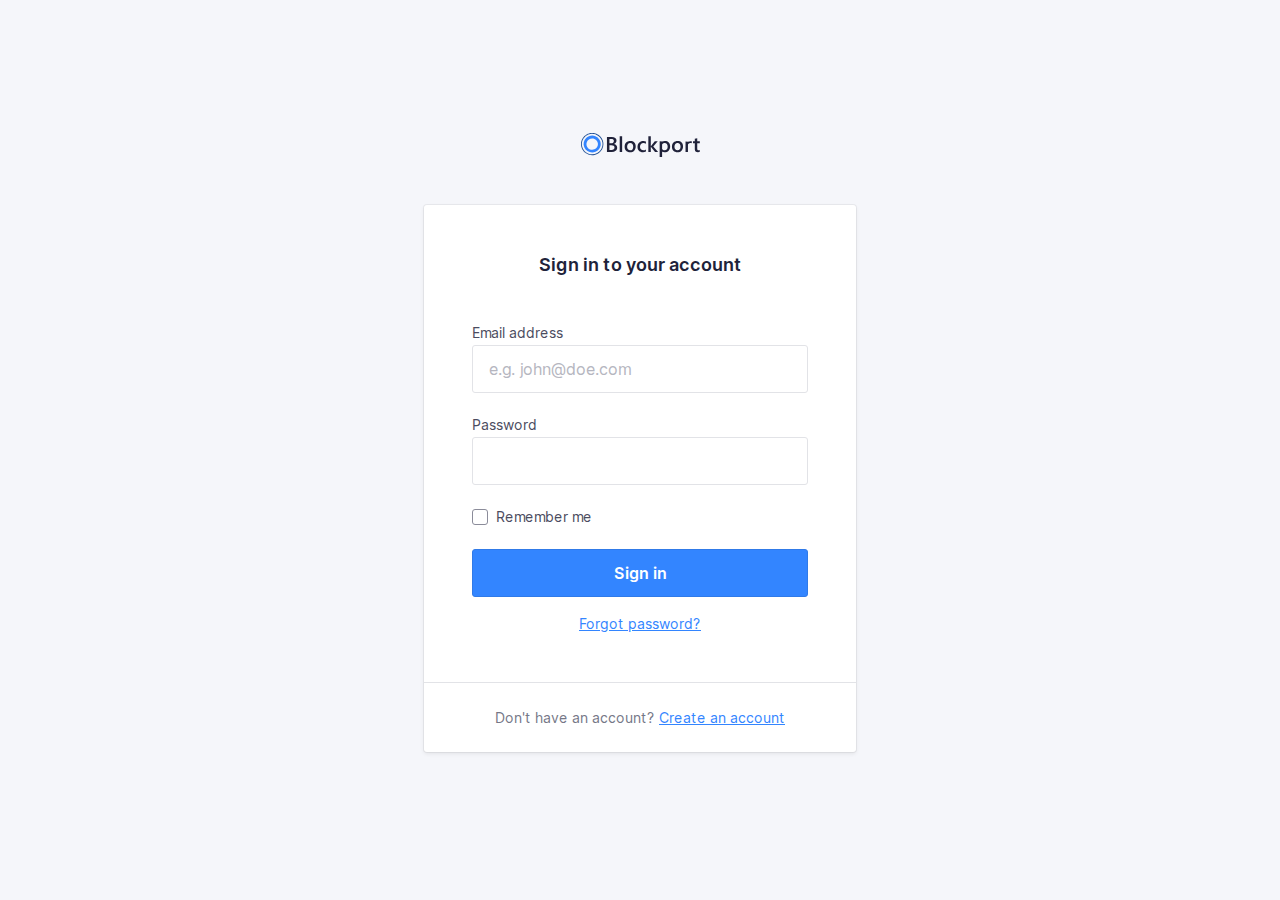
==== commit 2f336d48: "einde labo" ====
--- a/index.html
+++ b/index.html
@@ -1,77 +1,116 @@
-<!doctype html>
+<!DOCTYPE html>
 <html lang="en">
-    <head>
-        <meta charset="utf-8">
-        <meta http-equiv="x-ua-compatible" content="ie=edge">
-        <title>Blockport - Sign in</title>
-        <meta name="description" content="This is my HTML5 boilerplate.">
-        <meta name="viewport" content="width=device-width, initial-scale=1.0">
-        <meta name="msapplication-TileColor" content="#3385FF">
-        <meta name="theme-color" content="#3385FF">
+  <head>
+    <meta charset="utf-8" />
+    <meta http-equiv="x-ua-compatible" content="ie=edge" />
+    <title>Blockport - Sign in</title>
+    <meta name="description" content="This is my HTML5 boilerplate." />
+    <meta name="viewport" content="width=device-width, initial-scale=1.0" />
+    <meta name="theme-color" content="#e85e00" />
 
-        <link rel="apple-touch-icon" sizes="180x180" href="apple-touch-icon.png">
-        <link rel="icon" type="image/png" sizes="32x32" href="favicon-32x32.png">
-        <link rel="icon" type="image/png" sizes="16x16" href="favicon-16x16.png">
-        <link rel="manifest" href="site.webmanifest">
-        <link rel="mask-icon" href="safari-pinned-tab.svg" color="#3385FF">
+    <link rel="icon" href="favicon.svg" />
+    <link rel="apple-touch-icon" href="apple-touch-icon.png" />
+    <link rel="manifest" href="manifest.json" />
 
-        <link rel="stylesheet" href="css/normalize.css">
-        <link rel="stylesheet" href="css/screen.css">
-    </head>
-    <body>
-        <section class="o-row o-row--lg o-row--login">
-            <div class="o-container u-max-width-xs">
-                <h1 class="c-logo">
-                    <svg class="c-logo__symbol" viewBox="0 0 119 24" xmlns="http://www.w3.org/2000/svg">
-                        <path class="c-logo__path c-logo__path--1" d="M25.9496128,18.9917356 L25.9496128,4.04231406 L30.7396633,4.04231406 C32.19945,4.04231406 33.3560606,4.35834712 34.2094949,4.99041321 C35.0252057,5.55089835 35.5052521,6.4769114 35.4896465,7.4598347 C35.5056187,8.25676883 35.2485893,9.03557965 34.7604209,9.6694215 C34.2511175,10.3119823 33.5500641,10.7791057 32.7570539,11.0042975 L32.7570539,11.0459504 C33.6957957,11.1207168 34.5764055,11.5260387 35.2392256,12.1884297 C35.8602694,12.8310744 36.1707912,13.6667769 36.1707912,14.6955372 C36.1979832,15.9155062 35.6268682,17.0730015 34.6382155,17.8016529 C33.6205051,18.5950413 32.3363468,18.9917356 30.7857407,18.9917356 L25.9496128,18.9917356 Z M41.1511616,18.9918689 L38.6990404,18.9918689 L38.6990404,3.18727869 L41.1511616,3.18727869 L41.1511616,18.9918689 Z M49.1105387,19.2396694 C47.4477441,19.2396694 46.1195118,18.741157 45.1258418,17.7441322 C44.1321717,16.7471074 43.6360046,15.4247934 43.6373401,13.7771901 C43.6373401,11.9841322 44.1548767,10.5838017 45.1899495,9.57619833 C46.2250223,8.56859504 47.6200337,8.06479338 49.3749832,8.06479338 C51.0591469,8.06479338 52.3720202,8.55471073 53.3136027,9.53454547 C54.2551852,10.5143802 54.7226376,11.8730579 54.7159596,13.6105785 C54.7159596,15.313719 54.2091077,16.677686 53.195404,17.7024794 C52.1817003,18.7272727 50.8200787,19.2396694 49.1105387,19.2396694 Z M64.9231145,18.4998347 C63.986548,19.011405 62.9292595,19.2667693 61.8599663,19.2396694 C60.2572727,19.2396694 58.9657689,18.7444628 57.9854545,17.7540496 C57.0051402,16.7636364 56.5136477,15.4796694 56.5109764,13.9021488 C56.5109764,12.1434711 57.0385299,10.7312397 58.0936364,9.66545453 C59.1487429,8.59966942 60.5611166,8.0661157 62.3307576,8.06479338 C63.2258904,8.04636779 64.1144193,8.22027864 64.9351347,8.57454547 L64.9351347,10.8277686 C64.2490961,10.2941313 63.4035149,10.0011171 62.5310943,9.99471073 C61.5738178,9.96365776 60.6492491,10.3415166 59.9928283,11.0320661 C59.3330526,11.7236364 59.003165,12.6287603 59.003165,13.747438 C59.003165,14.8661157 59.3136869,15.7381818 59.9347306,16.3636364 C60.5557744,17.0023141 61.3891751,17.3216529 62.4349327,17.3216529 C63.3470917,17.3090469 64.2260005,16.9806241 64.9191077,16.3933884 L64.9191077,18.4998347 L64.9231145,18.4998347 Z M77.1256229,18.9918689 L74.0304209,18.9918689 L69.8393771,13.8605902 L69.7973064,13.8605902 L69.7973064,18.9918689 L67.3451852,18.9918689 L67.3451852,3.18727869 L69.7973064,3.18727869 L69.7973064,13.2039344 L69.8393771,13.2039344 L73.7980303,8.31462295 L76.7349663,8.31462295 L72.2814815,13.4718689 L77.1256229,18.9918689 Z M118.81569,18.8747107 C118.223016,19.1343064 117.578072,19.2557712 116.930522,19.2297521 C114.839007,19.2297521 113.793249,18.2380165 113.793249,16.2545455 L113.793249,10.2128926 L111.990219,10.2128926 L111.990219,8.31669423 L113.793249,8.31669423 L113.793249,5.84528927 L116.235354,5.15702479 L116.235354,8.31669423 L118.81569,8.31669423 L118.81569,10.2128926 L116.235354,10.2128926 L116.235354,15.5504132 C116.235354,16.1824793 116.351549,16.6340496 116.583939,16.905124 C116.81633,17.1761983 117.202312,17.3084298 117.741886,17.3018182 C118.130518,17.3099664 118.50999,17.1844984 118.81569,16.9467769 L118.81569,18.8647934 L118.81569,18.8747107 Z M109.678333,8.12826445 C110.052664,8.12904551 110.426384,8.1582218 110.796212,8.21553718 L110.796212,10.2961983 C110.392833,10.129817 109.958979,10.0480952 109.522071,10.0561983 C108.65244,10.0185786 107.815007,10.3854441 107.258266,11.0479339 C107.143588,11.1960713 107.043624,11.3548242 106.959764,11.5219835 L106.959764,18.9917356 L104.519663,18.9917356 L104.519663,8.37818184 L106.959764,8.66776859 L106.959764,8.67768594 C107.814579,8.30025824 108.742499,8.11272598 109.678333,8.12826445 Z M96.4320707,19.2396694 C94.7692761,19.2396694 93.4410438,18.741157 92.4473737,17.7441322 C91.4537037,16.7471074 90.9575366,15.4247934 90.9588721,13.7771901 C90.9588721,11.9841322 91.4764087,10.5838017 92.5114815,9.57619833 C93.5465543,8.56859504 94.9415657,8.06479338 96.6965152,8.06479338 C98.3806789,8.06479338 99.6935522,8.55471073 100.635135,9.53454547 C101.576717,10.5143802 102.04417,11.8730579 102.037492,13.6105785 C102.037492,15.313719 101.53064,16.677686 100.516936,17.7024794 C99.5032323,18.7272727 98.1416107,19.2396694 96.4320707,19.2396694 Z M87.7494781,9.53454547 C88.6883893,10.5157025 89.1578451,11.873719 89.1578451,13.608595 C89.1591806,15.3117355 88.6523287,16.6757025 87.6372896,17.7004959 C86.6222504,18.7252892 85.258625,19.2376859 83.5464141,19.2376859 C82.7065422,19.2489838 81.8737089,19.0847473 81.1023064,18.7557025 L81.1023064,23.8968595 L78.6622054,23.8968595 L78.6622054,8.31471073 L81.1023064,8.60429752 C81.9552279,8.23296681 82.8792553,8.04891403 83.8108586,8.06479338 C85.5017003,8.06479338 86.8145736,8.55471073 87.7494781,9.53454547 Z M96.5422559,9.99471073 C95.6726247,9.95709108 94.8351921,10.3239565 94.2784512,10.9864463 C93.7241864,11.6476033 93.4470539,12.5580165 93.4470539,13.7176859 C93.4470539,14.8363636 93.7275253,15.7170248 94.288468,16.3596694 C94.8529651,17.0028668 95.6823515,17.3568733 96.5422559,17.3216529 C97.5038721,17.3216529 98.2424466,17.0056198 98.7579798,16.3735537 C99.273513,15.7414876 99.5366216,14.8416529 99.5473064,13.6740496 C99.5473064,12.4998347 99.28954,11.5927273 98.7740067,10.9527273 C98.2584735,10.3127273 97.5145568,9.99338845 96.5422559,9.99471073 Z M28.4438047,6.03570248 L28.4438047,10.286281 L30.0645286,10.286281 C30.9353255,10.286281 31.6178058,10.0833058 32.1119697,9.67735538 C32.6061335,9.27140494 32.8532155,8.69619836 32.8532155,7.95173555 C32.8532155,6.67305785 31.9897643,6.03371902 30.262862,6.03371902 L28.4418013,6.03371902 L28.4438047,6.03570248 Z M28.4438047,12.2796694 L28.4438047,17.0082644 L30.5813973,17.0082644 C31.5163019,17.0082644 32.237514,16.7947108 32.7450337,16.3676033 C33.2602043,15.9259125 33.5416601,15.2742418 33.5083165,14.6003306 C33.5083165,13.0505785 32.4238271,12.2757025 30.2548485,12.2757025 L28.4518182,12.2757025 L28.4438047,12.2796694 Z M49.226734,9.99471073 C48.3571028,9.95709108 47.5196702,10.3239565 46.9629293,10.9864463 C46.4086646,11.6476033 46.131532,12.5580165 46.131532,13.7176859 C46.131532,14.8363636 46.4120034,15.7170248 46.9729461,16.3596694 C47.5370578,17.0036033 48.3664998,17.3583638 49.226734,17.3236364 C50.1883502,17.3236364 50.9269247,17.0076033 51.4424579,16.3755372 C51.9579912,15.7434711 52.2157576,14.8436364 52.2157576,13.6760331 C52.2157576,12.5018182 51.9579912,11.5947107 51.4424579,10.9547107 C50.9269247,10.3147108 50.1883502,9.99471073 49.226734,9.99471073 Z M85.8803367,16.3735537 C86.3958699,15.738843 86.6543043,14.8390083 86.6556397,13.6740496 C86.6556397,12.4985124 86.3978733,11.591405 85.8823401,10.9527273 C85.3668068,10.3140496 84.6282323,9.99471073 83.6666162,9.99471073 C82.796985,9.95709108 81.9595523,10.3239565 81.4028114,10.9864463 C81.2895823,11.124335 81.1896456,11.2724196 81.1043098,11.4287603 L81.1043098,15.9153719 C81.6149937,16.8312057 82.6094895,17.3774459 83.6646128,17.3216529 C84.626229,17.3216529 85.3648035,17.0056198 85.8803367,16.3735537 Z"></path>
-                        <path class="c-logo__path c-logo__path--2" d="M11.1988215,19.5867769 C7.72899435,19.5891833 4.59940205,17.5218316 3.26949789,14.3488101 C1.93959376,11.1757885 2.67130845,7.5220381 5.12341434,5.09144786 C7.57552021,2.66085764 11.2650639,1.93214337 14.4714645,3.24513351 C17.6778651,4.55812363 19.7696074,7.65421885 19.771229,11.0895868 C19.7679239,15.7772288 15.9334776,19.5780304 11.1988215,19.5867769 Z M11.1988215,5.38314051 C8.86509736,5.38073339 6.75988968,6.77093308 5.86550131,8.90506387 C4.97111293,11.0391947 5.46382249,13.496632 7.11372873,15.1307206 C8.76363496,16.7648092 11.2455511,17.2534798 13.4013998,16.3687158 C15.5572486,15.4839518 16.962125,13.4001349 16.9605051,11.0895868 C16.9572,7.93949107 14.3805102,5.38572999 11.1988215,5.37917355 L11.1988215,5.38314051 Z"></path>
-                        <path class="c-logo__path c-logo__path--3" d="M21.2917845,15.8796694 C21.3118182,15.8380165 21.3358586,15.8023141 21.3558923,15.7606612 C22.6443671,13.0744887 22.7786498,9.98607785 21.7280964,7.20021549 C20.6775431,4.41435317 18.5317957,2.16875244 15.7805219,0.975867769 L15.7805219,0.96 C15.6683333,0.910413222 15.5541414,0.874710744 15.4419529,0.82909091 C15.2937037,0.767603308 15.1434512,0.710082645 14.9931987,0.656528927 C14.792862,0.583140496 14.5925253,0.517685949 14.378165,0.458181816 C14.2319192,0.414545453 14.0856734,0.374876033 13.9394276,0.337190082 C13.7203928,0.281652893 13.501358,0.23338843 13.2823232,0.192396694 C13.1480976,0.16661157 13.0138721,0.144793388 12.8816498,0.124958678 C12.6546016,0.0905785125 12.4275533,0.0634710744 12.2005051,0.0436363637 C12.0762963,0.0337190082 11.9500842,0.0238016529 11.8258754,0.0178512397 C11.5881425,0.00462809917 11.3510774,-0.000661157024 11.1146801,0.00198347107 C10.988468,0.00198347107 10.8622559,0.00198347107 10.7380471,0.0119008265 C10.5076599,0.0218181818 10.2792761,0.0376859504 10.0528956,0.0614876034 C9.9146633,0.0753719009 9.77843434,0.0932231406 9.64220539,0.113057851 C9.44186869,0.142809918 9.22350168,0.176528926 9.01715488,0.218181818 C8.86089226,0.249917356 8.70462963,0.283636364 8.548367,0.321322314 C8.39210438,0.359008265 8.18575758,0.412561983 8.00745791,0.466115701 C7.82915825,0.519669423 7.65286195,0.577190081 7.47656566,0.638677688 C7.30026936,0.70016529 7.17405724,0.747768594 7.02580808,0.807272727 C6.82547138,0.884628098 6.63715488,0.969917355 6.44483165,1.05719008 C6.31861953,1.11471074 6.19441077,1.17421488 6.07220539,1.23768595 C5.87186869,1.34082644 5.67153199,1.45190082 5.47119529,1.56694215 C5.36301347,1.63041322 5.25683502,1.69586777 5.15065657,1.76528926 C4.95165543,1.89752066 4.75666107,2.02975207 4.5656734,2.16198347 C4.46416949,2.23603306 4.36400114,2.31140496 4.26516835,2.38809918 C4.07952302,2.52958678 3.89721661,2.67834711 3.71824916,2.83438017 C3.61607744,2.92363636 3.51791246,3.0168595 3.41774411,3.11008265 C3.25747475,3.26347108 3.10121212,3.42214876 2.94895623,3.5861157 C2.84678451,3.69719008 2.74861953,3.81024794 2.64845118,3.92528926 C2.51021886,4.08793389 2.37599327,4.25454547 2.24777778,4.42512397 C2.15161616,4.55206611 2.05946128,4.68099175 1.96930976,4.82181816 C1.90119529,4.92099175 1.82506734,5.0201653 1.75895623,5.11537188 C1.69284512,5.2105785 1.65878788,5.29190081 1.60670034,5.37917355 C1.53457912,5.49818184 1.46446128,5.61917355 1.40636364,5.74214876 C1.28415825,5.96231406 1.16796296,6.18446282 1.06178451,6.40859504 C1.02372054,6.44826445 0.995673401,6.49586778 0.981649832,6.54148761 C0.967626263,6.58710744 0.939579125,6.65454547 0.915538721,6.71008265 C0.808692479,6.95471075 0.711863077,7.20132232 0.625050505,7.44991735 C0.588989899,7.55438018 0.55426487,7.65884298 0.520875421,7.76330577 C0.444747475,8.00528927 0.377968575,8.24793388 0.320538721,8.49123966 C0.291156005,8.61157023 0.263776655,8.73190084 0.238400673,8.85223141 C0.191655443,9.07966942 0.152255892,9.30710742 0.12020202,9.53454547 C0.10016835,9.67338842 0.0821380471,9.81024795 0.0681144781,9.9490909 C0.0460774411,10.1613223 0.0320538721,10.3715703 0.022037037,10.5838017 C0.022037037,10.7365289 0.010016835,10.8872727 0.010016835,11.04 C0.010016835,11.2383471 0.010016835,11.4366942 0.026043771,11.6350413 C0.026043771,11.7917356 0.0440740741,11.9484297 0.0580976431,12.105124 C0.0761279461,12.3034711 0.104175084,12.5018182 0.132222222,12.7001653 C0.146245791,12.8429752 0.18030303,13.0036364 0.2003367,13.1543802 C0.238400673,13.3527273 0.286481481,13.5510744 0.336565657,13.7494215 C0.380639731,13.8961983 0.406683502,14.0330579 0.446750842,14.1758678 C0.506851852,14.3742149 0.576969697,14.5844628 0.647087542,14.7867769 C0.693164983,14.9157025 0.739242424,15.0446281 0.789326599,15.1715703 C0.871464646,15.3699174 0.963619529,15.5801653 1.05777778,15.7804959 C1.11387205,15.8995041 1.16996633,16.0185124 1.23006734,16.1355372 C1.33223906,16.3338843 1.44242424,16.5322314 1.55461279,16.7166942 C1.62473064,16.8357025 1.69484848,16.9527273 1.76897306,17.0677686 C1.88316498,17.2442975 2.00537037,17.4168595 2.12957912,17.587438 C2.21973064,17.7123967 2.31188552,17.8353719 2.40804714,17.9563636 C2.50420875,18.0773554 2.65646465,18.2519008 2.78468013,18.3966942 C2.91289562,18.5414876 3.02308081,18.6644628 3.14929293,18.7933884 C3.27550505,18.9223141 3.3876936,19.027438 3.51190236,19.1424794 C3.63611111,19.2575206 3.81841751,19.4241322 3.98069024,19.5590082 C4.09287879,19.6522314 4.20907407,19.7434711 4.32727273,19.8327273 C4.50957912,19.9735537 4.69388889,20.1084297 4.88621212,20.2294215 C4.9362963,20.2631405 4.98037037,20.3008265 5.03045455,20.3345455 C7.52290169,21.989742 10.5859073,22.5756212 13.5217147,21.9587191 C16.4575222,21.3418171 19.0161165,19.5746694 20.6146465,17.0598347 L20.6266667,17.0598347 C20.6647306,17.0003306 20.6947811,16.9368595 20.7328451,16.8753719 C20.8149832,16.7424794 20.8911111,16.6036364 20.9692424,16.4647934 C21.0854377,16.2763636 21.1936195,16.08 21.2917845,15.8796694 Z M6.96771044,20.4198347 C6.40765296,20.1694737 5.87129224,19.8701033 5.36501684,19.5252893 C5.18671717,19.4042975 5.01442761,19.2773554 4.84614478,19.1464463 C4.73996633,19.065124 4.63378788,18.9818182 4.53161616,18.8965289 C4.38136364,18.7715703 4.23912458,18.6406612 4.09888889,18.5097521 C3.9586532,18.378843 3.87451178,18.2995041 3.76632997,18.1884297 C3.65814815,18.0773554 3.53794613,17.9444628 3.42976431,17.8214876 C3.32158249,17.6985124 3.19737374,17.5557025 3.08718855,17.4247934 C2.97700337,17.2938843 2.91489899,17.1986777 2.83075758,17.0836364 C2.71656566,16.9249587 2.60237374,16.766281 2.49819865,16.6036364 C2.43008418,16.4965289 2.36597643,16.3894215 2.29786195,16.2803306 C2.19368687,16.1038017 2.09752525,15.9252893 1.9973569,15.7447934 C1.94126263,15.6376859 1.89117845,15.528595 1.83909091,15.4195041 C1.7609596,15.2231405 1.67681818,15.0386777 1.60069024,14.8482644 C1.55461279,14.7332231 1.51454545,14.6161983 1.47247475,14.501157 C1.40436027,14.3127273 1.34025253,14.1242975 1.28415825,13.9319008 C1.24609428,13.8029752 1.2140404,13.6760331 1.18198653,13.5490909 C1.13590909,13.3626446 1.09183502,13.1761983 1.05577441,12.9897521 C1.02973064,12.8429752 1.0076936,12.7140496 0.981649832,12.5771901 C0.953602694,12.3927273 0.92956229,12.2082644 0.911531987,12.0218182 C0.897508418,11.8809918 0.889494949,11.7401653 0.881481481,11.5993388 C0.881481481,11.4109091 0.865454545,11.2224794 0.865454545,11.0340496 C0.865454545,10.8971901 0.865454545,10.7603306 0.877474747,10.6254545 C0.877474747,10.4271074 0.899511785,10.2287603 0.919545455,10.0304132 C0.931565657,9.90743803 0.94959596,9.78247936 0.965622896,9.65950414 C0.995673401,9.44528927 1.03173401,9.23107436 1.07580808,9.01884299 C1.09784512,8.91173555 1.12188552,8.80462812 1.14792929,8.69950414 C1.20402357,8.47074382 1.27080247,8.24330577 1.34826599,8.01719009 C1.37764871,7.9246281 1.408367,7.83206612 1.44042088,7.73950414 C1.52189113,7.50545453 1.61204265,7.2740496 1.71087542,7.04528927 C1.75094276,6.95206611 1.7910101,6.86082645 1.83508418,6.76958679 C1.93525253,6.55537188 2.03542088,6.3490909 2.15762626,6.14479338 C2.21973064,6.03570248 2.27983165,5.92661158 2.34594276,5.81752064 C2.45412458,5.63900825 2.5683165,5.46644628 2.68651515,5.29586778 C2.7686532,5.17685949 2.85279461,5.0598347 2.93893939,4.94479338 C3.06047699,4.7847934 3.18602133,4.62876031 3.31557239,4.47669423 C3.40505612,4.36826447 3.49520763,4.26710742 3.58602694,4.17322312 C3.73026936,4.01983471 3.87718294,3.86842975 4.02676768,3.71900826 C4.11491582,3.63438017 4.20506734,3.55173554 4.29722222,3.47107438 C4.46016275,3.32694215 4.62710998,3.18809917 4.79806397,3.05454545 C4.88754769,2.98446281 4.978367,2.91834711 5.07052189,2.85619835 C5.24815375,2.72396694 5.42912458,2.60099173 5.61343434,2.48727273 C5.71093152,2.42512397 5.80909651,2.36561983 5.90792929,2.30876033 C6.09090349,2.20165289 6.27654882,2.09983471 6.46486532,2.00330579 C6.57705387,1.94644628 6.69057799,1.89157025 6.80543771,1.83867769 C6.98306957,1.75669422 7.16203704,1.67933884 7.34234007,1.60661157 C7.47589785,1.55239669 7.61413018,1.50082645 7.75703704,1.45190082 C7.91864196,1.39504132 8.08225029,1.34214876 8.24786195,1.29322314 C8.41347361,1.24429752 8.57975307,1.2 8.74670034,1.16033058 C8.8896072,1.12595041 9.03318182,1.09421488 9.17742424,1.06512397 C9.36841191,1.02677686 9.56073514,0.994380165 9.75439394,0.967933885 C9.87993826,0.950743802 10.0061504,0.934876033 10.1330303,0.920330577 C10.3440516,0.899173554 10.5557407,0.883966942 10.7680976,0.874710744 L11.1126768,0.874710744 C11.3317116,0.874710744 11.5514141,0.880000001 11.7717845,0.890578513 L12.1143603,0.914380167 C12.3307239,0.932892563 12.5464197,0.958677687 12.7614478,0.991735538 C12.8829854,1.01024793 13.004523,1.0307438 13.1260606,1.05322314 C13.330404,1.09157025 13.5347475,1.13652893 13.7390909,1.18809918 C13.8713131,1.22181818 14.0035354,1.25752066 14.1397643,1.29719008 C14.3320875,1.35404959 14.523743,1.41619835 14.7147306,1.48363636 C14.8509596,1.53322314 14.9851852,1.58479339 15.115404,1.64033058 C17.755199,2.69780719 19.8336285,4.79210648 20.8551251,7.42387715 C21.8766218,10.0556478 21.7496417,12.9890377 20.5044613,15.5246281 C20.4123064,15.7229752 20.3041246,15.8975206 20.207963,16.08 C20.1378451,16.2029752 20.0697306,16.3279339 19.9956061,16.4489256 C17.2731751,20.8198837 11.7011151,22.517402 6.96771044,20.4178512 L6.96771044,20.4198347 Z"></path>
-                    </svg>
-                </h1>
-                <form class="c-card" action="#">
-                    <div class="c-card__body">
-                        <h2 class="c-card__title">
-                            Sign in to your account
-                        </h2>
-                        <p class="c-form-field">
-                            <label class="c-label" for="username">
-                                Email address
-                            </label>
-                            <input class="c-input" type="email" name="username" id="username" placeholder="e.g. john@doe.com" required>
-                        </p>
-                        <p class="c-form-field">
-                            <label class="c-label" for="password">
-                                Password
-                            </label>
-                            <input class="c-input" type="password" name="password" id="password" required>
-                        </p>
-                        <p class="c-form-field c-form-field--option">
-                            <input class="c-option" type="checkbox" id="rememberme">
-                            <label class="c-label c-label--option" for="rememberme">
-                                Remember me
-                            </label>
-                        </p>
-                        <p class="u-mb-md">
-                            <!-- Input type button
+    <link rel="stylesheet" href="css/normalize.css" />
+    <link rel="stylesheet" href="css/screen.css" />
+  </head>
+
+  <body>
+    <section class="o-row o-row--lg o-row--login">
+      <div class="o-container u-max-width-xs">
+        <h1 class="c-logo">
+          <svg
+            class="c-logo__symbol"
+            viewBox="0 0 119 24"
+            xmlns="http://www.w3.org/2000/svg"
+          >
+            <title>Blockport</title>
+            <path
+              class="c-logo__path c-logo__path--1"
+              d="M25.9496128,18.9917356 L25.9496128,4.04231406 L30.7396633,4.04231406 C32.19945,4.04231406 33.3560606,4.35834712 34.2094949,4.99041321 C35.0252057,5.55089835 35.5052521,6.4769114 35.4896465,7.4598347 C35.5056187,8.25676883 35.2485893,9.03557965 34.7604209,9.6694215 C34.2511175,10.3119823 33.5500641,10.7791057 32.7570539,11.0042975 L32.7570539,11.0459504 C33.6957957,11.1207168 34.5764055,11.5260387 35.2392256,12.1884297 C35.8602694,12.8310744 36.1707912,13.6667769 36.1707912,14.6955372 C36.1979832,15.9155062 35.6268682,17.0730015 34.6382155,17.8016529 C33.6205051,18.5950413 32.3363468,18.9917356 30.7857407,18.9917356 L25.9496128,18.9917356 Z M41.1511616,18.9918689 L38.6990404,18.9918689 L38.6990404,3.18727869 L41.1511616,3.18727869 L41.1511616,18.9918689 Z M49.1105387,19.2396694 C47.4477441,19.2396694 46.1195118,18.741157 45.1258418,17.7441322 C44.1321717,16.7471074 43.6360046,15.4247934 43.6373401,13.7771901 C43.6373401,11.9841322 44.1548767,10.5838017 45.1899495,9.57619833 C46.2250223,8.56859504 47.6200337,8.06479338 49.3749832,8.06479338 C51.0591469,8.06479338 52.3720202,8.55471073 53.3136027,9.53454547 C54.2551852,10.5143802 54.7226376,11.8730579 54.7159596,13.6105785 C54.7159596,15.313719 54.2091077,16.677686 53.195404,17.7024794 C52.1817003,18.7272727 50.8200787,19.2396694 49.1105387,19.2396694 Z M64.9231145,18.4998347 C63.986548,19.011405 62.9292595,19.2667693 61.8599663,19.2396694 C60.2572727,19.2396694 58.9657689,18.7444628 57.9854545,17.7540496 C57.0051402,16.7636364 56.5136477,15.4796694 56.5109764,13.9021488 C56.5109764,12.1434711 57.0385299,10.7312397 58.0936364,9.66545453 C59.1487429,8.59966942 60.5611166,8.0661157 62.3307576,8.06479338 C63.2258904,8.04636779 64.1144193,8.22027864 64.9351347,8.57454547 L64.9351347,10.8277686 C64.2490961,10.2941313 63.4035149,10.0011171 62.5310943,9.99471073 C61.5738178,9.96365776 60.6492491,10.3415166 59.9928283,11.0320661 C59.3330526,11.7236364 59.003165,12.6287603 59.003165,13.747438 C59.003165,14.8661157 59.3136869,15.7381818 59.9347306,16.3636364 C60.5557744,17.0023141 61.3891751,17.3216529 62.4349327,17.3216529 C63.3470917,17.3090469 64.2260005,16.9806241 64.9191077,16.3933884 L64.9191077,18.4998347 L64.9231145,18.4998347 Z M77.1256229,18.9918689 L74.0304209,18.9918689 L69.8393771,13.8605902 L69.7973064,13.8605902 L69.7973064,18.9918689 L67.3451852,18.9918689 L67.3451852,3.18727869 L69.7973064,3.18727869 L69.7973064,13.2039344 L69.8393771,13.2039344 L73.7980303,8.31462295 L76.7349663,8.31462295 L72.2814815,13.4718689 L77.1256229,18.9918689 Z M118.81569,18.8747107 C118.223016,19.1343064 117.578072,19.2557712 116.930522,19.2297521 C114.839007,19.2297521 113.793249,18.2380165 113.793249,16.2545455 L113.793249,10.2128926 L111.990219,10.2128926 L111.990219,8.31669423 L113.793249,8.31669423 L113.793249,5.84528927 L116.235354,5.15702479 L116.235354,8.31669423 L118.81569,8.31669423 L118.81569,10.2128926 L116.235354,10.2128926 L116.235354,15.5504132 C116.235354,16.1824793 116.351549,16.6340496 116.583939,16.905124 C116.81633,17.1761983 117.202312,17.3084298 117.741886,17.3018182 C118.130518,17.3099664 118.50999,17.1844984 118.81569,16.9467769 L118.81569,18.8647934 L118.81569,18.8747107 Z M109.678333,8.12826445 C110.052664,8.12904551 110.426384,8.1582218 110.796212,8.21553718 L110.796212,10.2961983 C110.392833,10.129817 109.958979,10.0480952 109.522071,10.0561983 C108.65244,10.0185786 107.815007,10.3854441 107.258266,11.0479339 C107.143588,11.1960713 107.043624,11.3548242 106.959764,11.5219835 L106.959764,18.9917356 L104.519663,18.9917356 L104.519663,8.37818184 L106.959764,8.66776859 L106.959764,8.67768594 C107.814579,8.30025824 108.742499,8.11272598 109.678333,8.12826445 Z M96.4320707,19.2396694 C94.7692761,19.2396694 93.4410438,18.741157 92.4473737,17.7441322 C91.4537037,16.7471074 90.9575366,15.4247934 90.9588721,13.7771901 C90.9588721,11.9841322 91.4764087,10.5838017 92.5114815,9.57619833 C93.5465543,8.56859504 94.9415657,8.06479338 96.6965152,8.06479338 C98.3806789,8.06479338 99.6935522,8.55471073 100.635135,9.53454547 C101.576717,10.5143802 102.04417,11.8730579 102.037492,13.6105785 C102.037492,15.313719 101.53064,16.677686 100.516936,17.7024794 C99.5032323,18.7272727 98.1416107,19.2396694 96.4320707,19.2396694 Z M87.7494781,9.53454547 C88.6883893,10.5157025 89.1578451,11.873719 89.1578451,13.608595 C89.1591806,15.3117355 88.6523287,16.6757025 87.6372896,17.7004959 C86.6222504,18.7252892 85.258625,19.2376859 83.5464141,19.2376859 C82.7065422,19.2489838 81.8737089,19.0847473 81.1023064,18.7557025 L81.1023064,23.8968595 L78.6622054,23.8968595 L78.6622054,8.31471073 L81.1023064,8.60429752 C81.9552279,8.23296681 82.8792553,8.04891403 83.8108586,8.06479338 C85.5017003,8.06479338 86.8145736,8.55471073 87.7494781,9.53454547 Z M96.5422559,9.99471073 C95.6726247,9.95709108 94.8351921,10.3239565 94.2784512,10.9864463 C93.7241864,11.6476033 93.4470539,12.5580165 93.4470539,13.7176859 C93.4470539,14.8363636 93.7275253,15.7170248 94.288468,16.3596694 C94.8529651,17.0028668 95.6823515,17.3568733 96.5422559,17.3216529 C97.5038721,17.3216529 98.2424466,17.0056198 98.7579798,16.3735537 C99.273513,15.7414876 99.5366216,14.8416529 99.5473064,13.6740496 C99.5473064,12.4998347 99.28954,11.5927273 98.7740067,10.9527273 C98.2584735,10.3127273 97.5145568,9.99338845 96.5422559,9.99471073 Z M28.4438047,6.03570248 L28.4438047,10.286281 L30.0645286,10.286281 C30.9353255,10.286281 31.6178058,10.0833058 32.1119697,9.67735538 C32.6061335,9.27140494 32.8532155,8.69619836 32.8532155,7.95173555 C32.8532155,6.67305785 31.9897643,6.03371902 30.262862,6.03371902 L28.4418013,6.03371902 L28.4438047,6.03570248 Z M28.4438047,12.2796694 L28.4438047,17.0082644 L30.5813973,17.0082644 C31.5163019,17.0082644 32.237514,16.7947108 32.7450337,16.3676033 C33.2602043,15.9259125 33.5416601,15.2742418 33.5083165,14.6003306 C33.5083165,13.0505785 32.4238271,12.2757025 30.2548485,12.2757025 L28.4518182,12.2757025 L28.4438047,12.2796694 Z M49.226734,9.99471073 C48.3571028,9.95709108 47.5196702,10.3239565 46.9629293,10.9864463 C46.4086646,11.6476033 46.131532,12.5580165 46.131532,13.7176859 C46.131532,14.8363636 46.4120034,15.7170248 46.9729461,16.3596694 C47.5370578,17.0036033 48.3664998,17.3583638 49.226734,17.3236364 C50.1883502,17.3236364 50.9269247,17.0076033 51.4424579,16.3755372 C51.9579912,15.7434711 52.2157576,14.8436364 52.2157576,13.6760331 C52.2157576,12.5018182 51.9579912,11.5947107 51.4424579,10.9547107 C50.9269247,10.3147108 50.1883502,9.99471073 49.226734,9.99471073 Z M85.8803367,16.3735537 C86.3958699,15.738843 86.6543043,14.8390083 86.6556397,13.6740496 C86.6556397,12.4985124 86.3978733,11.591405 85.8823401,10.9527273 C85.3668068,10.3140496 84.6282323,9.99471073 83.6666162,9.99471073 C82.796985,9.95709108 81.9595523,10.3239565 81.4028114,10.9864463 C81.2895823,11.124335 81.1896456,11.2724196 81.1043098,11.4287603 L81.1043098,15.9153719 C81.6149937,16.8312057 82.6094895,17.3774459 83.6646128,17.3216529 C84.626229,17.3216529 85.3648035,17.0056198 85.8803367,16.3735537 Z"
+            ></path>
+            <path
+              class="c-logo__path c-logo__path--2"
+              d="M11.1988215,19.5867769 C7.72899435,19.5891833 4.59940205,17.5218316 3.26949789,14.3488101 C1.93959376,11.1757885 2.67130845,7.5220381 5.12341434,5.09144786 C7.57552021,2.66085764 11.2650639,1.93214337 14.4714645,3.24513351 C17.6778651,4.55812363 19.7696074,7.65421885 19.771229,11.0895868 C19.7679239,15.7772288 15.9334776,19.5780304 11.1988215,19.5867769 Z M11.1988215,5.38314051 C8.86509736,5.38073339 6.75988968,6.77093308 5.86550131,8.90506387 C4.97111293,11.0391947 5.46382249,13.496632 7.11372873,15.1307206 C8.76363496,16.7648092 11.2455511,17.2534798 13.4013998,16.3687158 C15.5572486,15.4839518 16.962125,13.4001349 16.9605051,11.0895868 C16.9572,7.93949107 14.3805102,5.38572999 11.1988215,5.37917355 L11.1988215,5.38314051 Z"
+            ></path>
+            <path
+              class="c-logo__path c-logo__path--3"
+              d="M21.2917845,15.8796694 C21.3118182,15.8380165 21.3358586,15.8023141 21.3558923,15.7606612 C22.6443671,13.0744887 22.7786498,9.98607785 21.7280964,7.20021549 C20.6775431,4.41435317 18.5317957,2.16875244 15.7805219,0.975867769 L15.7805219,0.96 C15.6683333,0.910413222 15.5541414,0.874710744 15.4419529,0.82909091 C15.2937037,0.767603308 15.1434512,0.710082645 14.9931987,0.656528927 C14.792862,0.583140496 14.5925253,0.517685949 14.378165,0.458181816 C14.2319192,0.414545453 14.0856734,0.374876033 13.9394276,0.337190082 C13.7203928,0.281652893 13.501358,0.23338843 13.2823232,0.192396694 C13.1480976,0.16661157 13.0138721,0.144793388 12.8816498,0.124958678 C12.6546016,0.0905785125 12.4275533,0.0634710744 12.2005051,0.0436363637 C12.0762963,0.0337190082 11.9500842,0.0238016529 11.8258754,0.0178512397 C11.5881425,0.00462809917 11.3510774,-0.000661157024 11.1146801,0.00198347107 C10.988468,0.00198347107 10.8622559,0.00198347107 10.7380471,0.0119008265 C10.5076599,0.0218181818 10.2792761,0.0376859504 10.0528956,0.0614876034 C9.9146633,0.0753719009 9.77843434,0.0932231406 9.64220539,0.113057851 C9.44186869,0.142809918 9.22350168,0.176528926 9.01715488,0.218181818 C8.86089226,0.249917356 8.70462963,0.283636364 8.548367,0.321322314 C8.39210438,0.359008265 8.18575758,0.412561983 8.00745791,0.466115701 C7.82915825,0.519669423 7.65286195,0.577190081 7.47656566,0.638677688 C7.30026936,0.70016529 7.17405724,0.747768594 7.02580808,0.807272727 C6.82547138,0.884628098 6.63715488,0.969917355 6.44483165,1.05719008 C6.31861953,1.11471074 6.19441077,1.17421488 6.07220539,1.23768595 C5.87186869,1.34082644 5.67153199,1.45190082 5.47119529,1.56694215 C5.36301347,1.63041322 5.25683502,1.69586777 5.15065657,1.76528926 C4.95165543,1.89752066 4.75666107,2.02975207 4.5656734,2.16198347 C4.46416949,2.23603306 4.36400114,2.31140496 4.26516835,2.38809918 C4.07952302,2.52958678 3.89721661,2.67834711 3.71824916,2.83438017 C3.61607744,2.92363636 3.51791246,3.0168595 3.41774411,3.11008265 C3.25747475,3.26347108 3.10121212,3.42214876 2.94895623,3.5861157 C2.84678451,3.69719008 2.74861953,3.81024794 2.64845118,3.92528926 C2.51021886,4.08793389 2.37599327,4.25454547 2.24777778,4.42512397 C2.15161616,4.55206611 2.05946128,4.68099175 1.96930976,4.82181816 C1.90119529,4.92099175 1.82506734,5.0201653 1.75895623,5.11537188 C1.69284512,5.2105785 1.65878788,5.29190081 1.60670034,5.37917355 C1.53457912,5.49818184 1.46446128,5.61917355 1.40636364,5.74214876 C1.28415825,5.96231406 1.16796296,6.18446282 1.06178451,6.40859504 C1.02372054,6.44826445 0.995673401,6.49586778 0.981649832,6.54148761 C0.967626263,6.58710744 0.939579125,6.65454547 0.915538721,6.71008265 C0.808692479,6.95471075 0.711863077,7.20132232 0.625050505,7.44991735 C0.588989899,7.55438018 0.55426487,7.65884298 0.520875421,7.76330577 C0.444747475,8.00528927 0.377968575,8.24793388 0.320538721,8.49123966 C0.291156005,8.61157023 0.263776655,8.73190084 0.238400673,8.85223141 C0.191655443,9.07966942 0.152255892,9.30710742 0.12020202,9.53454547 C0.10016835,9.67338842 0.0821380471,9.81024795 0.0681144781,9.9490909 C0.0460774411,10.1613223 0.0320538721,10.3715703 0.022037037,10.5838017 C0.022037037,10.7365289 0.010016835,10.8872727 0.010016835,11.04 C0.010016835,11.2383471 0.010016835,11.4366942 0.026043771,11.6350413 C0.026043771,11.7917356 0.0440740741,11.9484297 0.0580976431,12.105124 C0.0761279461,12.3034711 0.104175084,12.5018182 0.132222222,12.7001653 C0.146245791,12.8429752 0.18030303,13.0036364 0.2003367,13.1543802 C0.238400673,13.3527273 0.286481481,13.5510744 0.336565657,13.7494215 C0.380639731,13.8961983 0.406683502,14.0330579 0.446750842,14.1758678 C0.506851852,14.3742149 0.576969697,14.5844628 0.647087542,14.7867769 C0.693164983,14.9157025 0.739242424,15.0446281 0.789326599,15.1715703 C0.871464646,15.3699174 0.963619529,15.5801653 1.05777778,15.7804959 C1.11387205,15.8995041 1.16996633,16.0185124 1.23006734,16.1355372 C1.33223906,16.3338843 1.44242424,16.5322314 1.55461279,16.7166942 C1.62473064,16.8357025 1.69484848,16.9527273 1.76897306,17.0677686 C1.88316498,17.2442975 2.00537037,17.4168595 2.12957912,17.587438 C2.21973064,17.7123967 2.31188552,17.8353719 2.40804714,17.9563636 C2.50420875,18.0773554 2.65646465,18.2519008 2.78468013,18.3966942 C2.91289562,18.5414876 3.02308081,18.6644628 3.14929293,18.7933884 C3.27550505,18.9223141 3.3876936,19.027438 3.51190236,19.1424794 C3.63611111,19.2575206 3.81841751,19.4241322 3.98069024,19.5590082 C4.09287879,19.6522314 4.20907407,19.7434711 4.32727273,19.8327273 C4.50957912,19.9735537 4.69388889,20.1084297 4.88621212,20.2294215 C4.9362963,20.2631405 4.98037037,20.3008265 5.03045455,20.3345455 C7.52290169,21.989742 10.5859073,22.5756212 13.5217147,21.9587191 C16.4575222,21.3418171 19.0161165,19.5746694 20.6146465,17.0598347 L20.6266667,17.0598347 C20.6647306,17.0003306 20.6947811,16.9368595 20.7328451,16.8753719 C20.8149832,16.7424794 20.8911111,16.6036364 20.9692424,16.4647934 C21.0854377,16.2763636 21.1936195,16.08 21.2917845,15.8796694 Z M6.96771044,20.4198347 C6.40765296,20.1694737 5.87129224,19.8701033 5.36501684,19.5252893 C5.18671717,19.4042975 5.01442761,19.2773554 4.84614478,19.1464463 C4.73996633,19.065124 4.63378788,18.9818182 4.53161616,18.8965289 C4.38136364,18.7715703 4.23912458,18.6406612 4.09888889,18.5097521 C3.9586532,18.378843 3.87451178,18.2995041 3.76632997,18.1884297 C3.65814815,18.0773554 3.53794613,17.9444628 3.42976431,17.8214876 C3.32158249,17.6985124 3.19737374,17.5557025 3.08718855,17.4247934 C2.97700337,17.2938843 2.91489899,17.1986777 2.83075758,17.0836364 C2.71656566,16.9249587 2.60237374,16.766281 2.49819865,16.6036364 C2.43008418,16.4965289 2.36597643,16.3894215 2.29786195,16.2803306 C2.19368687,16.1038017 2.09752525,15.9252893 1.9973569,15.7447934 C1.94126263,15.6376859 1.89117845,15.528595 1.83909091,15.4195041 C1.7609596,15.2231405 1.67681818,15.0386777 1.60069024,14.8482644 C1.55461279,14.7332231 1.51454545,14.6161983 1.47247475,14.501157 C1.40436027,14.3127273 1.34025253,14.1242975 1.28415825,13.9319008 C1.24609428,13.8029752 1.2140404,13.6760331 1.18198653,13.5490909 C1.13590909,13.3626446 1.09183502,13.1761983 1.05577441,12.9897521 C1.02973064,12.8429752 1.0076936,12.7140496 0.981649832,12.5771901 C0.953602694,12.3927273 0.92956229,12.2082644 0.911531987,12.0218182 C0.897508418,11.8809918 0.889494949,11.7401653 0.881481481,11.5993388 C0.881481481,11.4109091 0.865454545,11.2224794 0.865454545,11.0340496 C0.865454545,10.8971901 0.865454545,10.7603306 0.877474747,10.6254545 C0.877474747,10.4271074 0.899511785,10.2287603 0.919545455,10.0304132 C0.931565657,9.90743803 0.94959596,9.78247936 0.965622896,9.65950414 C0.995673401,9.44528927 1.03173401,9.23107436 1.07580808,9.01884299 C1.09784512,8.91173555 1.12188552,8.80462812 1.14792929,8.69950414 C1.20402357,8.47074382 1.27080247,8.24330577 1.34826599,8.01719009 C1.37764871,7.9246281 1.408367,7.83206612 1.44042088,7.73950414 C1.52189113,7.50545453 1.61204265,7.2740496 1.71087542,7.04528927 C1.75094276,6.95206611 1.7910101,6.86082645 1.83508418,6.76958679 C1.93525253,6.55537188 2.03542088,6.3490909 2.15762626,6.14479338 C2.21973064,6.03570248 2.27983165,5.92661158 2.34594276,5.81752064 C2.45412458,5.63900825 2.5683165,5.46644628 2.68651515,5.29586778 C2.7686532,5.17685949 2.85279461,5.0598347 2.93893939,4.94479338 C3.06047699,4.7847934 3.18602133,4.62876031 3.31557239,4.47669423 C3.40505612,4.36826447 3.49520763,4.26710742 3.58602694,4.17322312 C3.73026936,4.01983471 3.87718294,3.86842975 4.02676768,3.71900826 C4.11491582,3.63438017 4.20506734,3.55173554 4.29722222,3.47107438 C4.46016275,3.32694215 4.62710998,3.18809917 4.79806397,3.05454545 C4.88754769,2.98446281 4.978367,2.91834711 5.07052189,2.85619835 C5.24815375,2.72396694 5.42912458,2.60099173 5.61343434,2.48727273 C5.71093152,2.42512397 5.80909651,2.36561983 5.90792929,2.30876033 C6.09090349,2.20165289 6.27654882,2.09983471 6.46486532,2.00330579 C6.57705387,1.94644628 6.69057799,1.89157025 6.80543771,1.83867769 C6.98306957,1.75669422 7.16203704,1.67933884 7.34234007,1.60661157 C7.47589785,1.55239669 7.61413018,1.50082645 7.75703704,1.45190082 C7.91864196,1.39504132 8.08225029,1.34214876 8.24786195,1.29322314 C8.41347361,1.24429752 8.57975307,1.2 8.74670034,1.16033058 C8.8896072,1.12595041 9.03318182,1.09421488 9.17742424,1.06512397 C9.36841191,1.02677686 9.56073514,0.994380165 9.75439394,0.967933885 C9.87993826,0.950743802 10.0061504,0.934876033 10.1330303,0.920330577 C10.3440516,0.899173554 10.5557407,0.883966942 10.7680976,0.874710744 L11.1126768,0.874710744 C11.3317116,0.874710744 11.5514141,0.880000001 11.7717845,0.890578513 L12.1143603,0.914380167 C12.3307239,0.932892563 12.5464197,0.958677687 12.7614478,0.991735538 C12.8829854,1.01024793 13.004523,1.0307438 13.1260606,1.05322314 C13.330404,1.09157025 13.5347475,1.13652893 13.7390909,1.18809918 C13.8713131,1.22181818 14.0035354,1.25752066 14.1397643,1.29719008 C14.3320875,1.35404959 14.523743,1.41619835 14.7147306,1.48363636 C14.8509596,1.53322314 14.9851852,1.58479339 15.115404,1.64033058 C17.755199,2.69780719 19.8336285,4.79210648 20.8551251,7.42387715 C21.8766218,10.0556478 21.7496417,12.9890377 20.5044613,15.5246281 C20.4123064,15.7229752 20.3041246,15.8975206 20.207963,16.08 C20.1378451,16.2029752 20.0697306,16.3279339 19.9956061,16.4489256 C17.2731751,20.8198837 11.7011151,22.517402 6.96771044,20.4178512 L6.96771044,20.4198347 Z"
+            ></path>
+          </svg>
+        </h1>
+        <form class="c-card" action="#">
+          <div class="c-card__body">
+            <h2 class="c-card__title">Sign in to your account</h2>
+            <p class="c-form-field">
+              <label class="c-label" for="username"> Email address </label>
+              <input
+                class="c-input"
+                type="email"
+                name="username"
+                id="username"
+                placeholder="e.g. john@doe.com"
+                required
+              />
+            </p>
+            <p class="c-form-field">
+              <label class="c-label" for="password"> Password </label>
+              <input
+                class="c-input"
+                type="password"
+                name="password"
+                id="password"
+                required
+              />
+            </p>
+            <p class="c-form-field c-form-field--option">
+              <input
+                class="c-option c-option--hidden o-hide-accessible"
+                type="checkbox"
+                id="checkbox3"
+              />
+              <label
+                class="c-label c-label--option c-custom-option"
+                for="checkbox3"
+              >
+                <span
+                  class="c-custom-option__fake-input c-custom-option__fake-input--checkbox"
+                >
+                  <svg
+                    class="c-custom-option__symbol"
+                    xmlns="http://www.w3.org/2000/svg"
+                    viewBox="0 0 9 6.75"
+                  >
+                    <path
+                      d="M4.75,9.5a1,1,0,0,1-.707-.293l-2.25-2.25A1,1,0,1,1,3.207,5.543L4.75,7.086,8.793,3.043a1,1,0,0,1,1.414,1.414l-4.75,4.75A1,1,0,0,1,4.75,9.5"
+                      transform="translate(-1.5 -2.75)"
+                    />
+                  </svg>
+                </span>
+                Remember me
+              </label>
+            </p>
+            <p class="u-mb-md">
+              <!-- Input type button
                                 <input type="submit" class="o-button-reset c-button" value="Sign in"/>
                             -->
-                            <!-- Button -->
-                            <button class="o-button-reset c-button">Sign in</button>
-                        </p>
-                        <p class="u-text-sm u-align-text-center">
-                            <a href="#!">
-                                Forgot password?
-                            </a>
-                        </p>
-                    </div>
-                    <div class="c-card__footer">
-                        <p class="u-align-text-center u-text-sm u-color-neutral-dark">
-                            Don't have an account? <a href="#">Create an account</a>
-                        </p>
-                    </div>
-                </form>
-
-            </div>
-        </section>
-    </body>
+              <!-- Button -->
+              <button type="submit" class="o-button-reset c-button">
+                Sign in
+              </button>
+            </p>
+            <p class="u-text-sm u-align-text-center">
+              <a href="#!"> Forgot password? </a>
+            </p>
+          </div>
+          <div class="c-card__footer">
+            <p class="u-align-text-center u-text-sm u-color-neutral-dark">
+              Don't have an account? <a href="#">Create an account</a>
+            </p>
+          </div>
+        </form>
+      </div>
+    </section>
+  </body>
 </html>
--- a/css/screen.css
+++ b/css/screen.css
@@ -3,15 +3,15 @@
 \*------------------------------------*/
 
 @font-face {
-    font-family: "Inter Web";
-    font-weight: 400;
-    src: url("../fonts/Inter-Regular.woff2") format("woff2")
+  font-family: "Inter Web";
+  font-weight: 400;
+  src: url("../fonts/Inter-Regular.woff2") format("woff2");
 }
 
 @font-face {
-    font-family: "Inter Web";
-    font-weight: 600;
-    src: url("../fonts/Inter-SemiBold.woff2") format("woff2")
+  font-family: "Inter Web";
+  font-weight: 600;
+  src: url("../fonts/Inter-SemiBold.woff2") format("woff2");
 }
 
 /*------------------------------------*\
@@ -19,43 +19,62 @@
 \*------------------------------------*/
 
 :root {
-    /* colors */
-    --global-color-alpha-light: #4F95FF;
-    --global-color-alpha: #3385FF;
-    --global-color-alpha-dark: #2E77E6;
-    --global-color-alpha-x-dark: #1B4186;
-    --global-color-alpha-transparent: #3385ffbf;
-    --global-color-alpha-x-transparent: #3385ff4d;
-
-    --global-color-neutral-xxxx-light: #F5F6FA;
-    --global-color-neutral-xxx-light: #E2E3E7;
-    --global-color-neutral-xx-light: #caccd4;
-    --global-color-neutral-x-light: #b5b6c0;
-    --global-color-neutral-light: #a0a1ad;
-    --global-color-neutral: #8b8c9a;
-    --global-color-neutral-dark: #757787;
-    --global-color-neutral-x-dark: #606274;
-    --global-color-neutral-xx-dark: #4b4c60;
-    --global-color-neutral-xxx-dark: #35374d;
-    --global-color-neutral-xxxx-dark: #20223a;
-
-    /* border stuff */
-    --global-borderRadius: 3px;
-    --global-borderWidth: 1px;
-
-    /* transitions */
-    --global-transitionTiming-alpha: .1s ease-out;
-
-    /* Baseline settings */
-    --global-baseline: 8px;         
-    --global-whitespace: calc(var(--global-baseline) * 3); /* = 24px */
-
-    --global-whitespace-xs: calc(var(--global-baseline) * .5); /* = 4px */
-    --global-whitespace-sm: calc(var(--global-baseline) * 1); /*  = 8px */
-    --global-whitespace-md: calc(var(--global-baseline) * 2); /*  = 16px */
-    --global-whitespace-lg: calc(var(--global-baseline) * 4); /*  = 32px */
-    --global-whitespace-xl: calc(var(--global-whitespace) * 2); /*  = 48px */
-    --global-whitespace-xxl: calc(var(--global-whitespace) * 3); /*  = 72px */
+  /* colors */
+  --global-color-alpha-h: 216deg;
+  --global-color-alpha-s: 100%;
+  --global-color-alpha-l: 60%;
+  --global-color-alpha-hsl: var(--global-color-alpha-h)
+    var(--global-color-alpha-s) var(--global-color-alpha-l);
+  --global-color-alpha: hsl(var(--global-color-alpha-hsl));
+  --global-color-alpha-light: hsl(var(--global-color-alpha-h) 100% 65%);
+  --global-color-alpha-dark: hsl(var(--global-color-alpha-h) 80% 55%);
+  --global-color-alpha-x-dark: hsl(var(--global-color-alpha-h) 65% 35%);
+  --global-color-alpha-transparent: hsl(var(--global-color-alpha-hsl) / 0.75);
+  --global-color-alpha-x-transparent: hsl(var(--global-color-alpha-hsl) / 0.3);
+
+  --global-color-neutral-xxxx-light: #f5f6fa;
+  --global-color-neutral-xxx-light: #e2e3e7;
+  --global-color-neutral-xx-light: #caccd4;
+  --global-color-neutral-x-light: #b5b6c0;
+  --global-color-neutral-light: #a0a1ad;
+  --global-color-neutral: #8b8c9a;
+  --global-color-neutral-dark: #757787;
+  --global-color-neutral-x-dark: #606274;
+  --global-color-neutral-xx-dark: #4b4c60;
+  --global-color-neutral-xxx-dark: #35374d;
+  --global-color-neutral-xxxx-dark: #20223a;
+
+  /* border stuff */
+  --global-borderRadius: 3px;
+  --global-borderWidth: 1px;
+
+  /* transitions */
+  --global-transitionTiming-alpha: 0.2s ease-out;
+
+  /* Baseline settings */
+  --global-baseline: 8px;
+  --global-whitespace: calc(var(--global-baseline) * 3);
+  /* = 24px */
+
+  --global-whitespace-xs: calc(var(--global-baseline) / 2);
+  /* = 4px */
+  --global-whitespace-sm: calc(var(--global-baseline) * 1);
+  /*  = 8px */
+  --global-whitespace-md: calc(var(--global-baseline) * 2);
+  /*  = 16px */
+  --global-whitespace-lg: calc(var(--global-baseline) * 4);
+  /*  = 32px */
+  --global-whitespace-xl: calc(var(--global-whitespace) * 2);
+  /*  = 48px */
+  --global-whitespace-xxl: calc(var(--global-whitespace) * 3);
+  /*  = 72px */
+
+  --global-input-backgroundColor: White;
+  --global-input-color: var(--global-color-neutral-xxxx-dark);
+  --global-input-borderColor: var(--global-color-neutral-xxx-light);
+  --global-input-hover-borderColor: var(--global-color-neutral-xx-light);
+  --global-input-focus-borderColor: var(--global-color-alpha);
+  --global-input-boxShadow: 0 0 0 3px var(--global-color-alpha-x-transparent);
 }
 
 /*------------------------------------*\
@@ -69,20 +88,19 @@
 */
 
 html {
-    font-size: 16px;
-    line-height: 1.5;
-    font-family: "Inter Web", Helvetica, arial, sans-serif;
-    color: var(--global-color-neutral-xxxx-dark);
-    background-color: var(--global-color-neutral-xxxx-light);
-    box-sizing: border-box;
-    -webkit-font-smoothing: antialiased;
-    -moz-osx-font-smoothing: grayscale;    
+  line-height: 1.5;
+  font-family: "Inter Web", Helvetica, arial, sans-serif;
+  color: var(--global-color-neutral-xxxx-dark);
+  background-color: var(--global-color-neutral-xxxx-light);
+  box-sizing: border-box;
+  -webkit-font-smoothing: antialiased;
+  -moz-osx-font-smoothing: grayscale;
 }
 
 *,
 *:before,
 *:after {
-    box-sizing: inherit;
+  box-sizing: inherit;
 }
 
 /*
@@ -92,16 +110,10 @@
 * Customize the background color to match your design.
 */
 
-::-moz-selection {
-    background: var(--global-color-alpha);
-    color: white;
-    text-shadow: none;
-}
-
 ::selection {
-    background: var(--global-color-alpha);
-    color: white;
-    text-shadow: none;
+  background: var(--global-color-alpha);
+  color: white;
+  text-shadow: none;
 }
 
 /*------------------------------------*\
@@ -115,8 +127,8 @@
 */
 
 img {
-    max-width: 100%;
-    vertical-align: top;
+  max-width: 100%;
+  vertical-align: top;
 }
 
 /*
@@ -128,34 +140,34 @@
 h1,
 h2,
 h3 {
-    font-weight: 700;
+  font-weight: 700;
 }
 
 h1 {
-    font-size: 36px;
-    line-height: calc(var(--global-baseline) * 6);
-    margin: 0 0 var(--global-whitespace);
+  font-size: 36px;
+  line-height: calc(var(--global-baseline) * 6);
+  margin: 0 0 var(--global-whitespace);
 }
 
 h2 {
-    font-size: 32px;
-    line-height: calc(var(--global-baseline) * 5);
-    margin: 0 0 var(--global-whitespace);
+  font-size: 32px;
+  line-height: calc(var(--global-baseline) * 5);
+  margin: 0 0 var(--global-whitespace);
 }
 
 h3 {
-    font-size: 26px;
-    line-height: calc(var(--global-baseline) * 4);
-    margin: 0 0 var(--global-whitespace);
+  font-size: 26px;
+  line-height: calc(var(--global-baseline) * 4);
+  margin: 0 0 var(--global-whitespace);
 }
 
 h4,
 h5,
 h6 {
-    font-size: 16px;
-    font-weight: 600;
-    line-height: calc(var(--global-baseline) * 3);
-    margin: 0 0 var(--global-whitespace);
+  font-size: 16px;
+  font-weight: 600;
+  line-height: calc(var(--global-baseline) * 3);
+  margin: 0 0 var(--global-whitespace);
 }
 
 p,
@@ -165,70 +177,70 @@
 table,
 address,
 figure {
-    margin: 0 0 var(--global-whitespace);
+  margin: 0 0 var(--global-whitespace);
 }
 
 ul,
 ol {
-    padding-left: var(--global-whitespace);
+  padding-left: var(--global-whitespace);
 }
 
 li ul,
 li ol {
-    margin-bottom: 0;
+  margin-bottom: 0;
 }
 
 blockquote {
-    font-style: normal;
-    font-size: 23px;
-    line-height: calc(var(--global-baseline) * 6);
-    margin: 0 0 var(--global-whitespace);
+  font-style: normal;
+  font-size: 23px;
+  line-height: calc(var(--global-baseline) * 6);
+  margin: 0 0 var(--global-whitespace);
 }
 
 blockquote * {
-    font-size: inherit;
-    line-height: inherit;
+  font-size: inherit;
+  line-height: inherit;
 }
 
 figcaption {
-    font-weight: 400;
-    font-size: 12px;
-    line-height: calc(var(--global-baseline) * 2);
-    margin-top: var(--global-whitespace-xxs);
+  font-weight: 400;
+  font-size: 12px;
+  line-height: calc(var(--global-baseline) * 2);
+  margin-top: var(--global-whitespace-xxs);
 }
 
 hr {
-    border: 0;
-    height: var(--global-borderWidth);
-    background: LightGrey;
-    margin: 0 0 var(--global-whitespace);
+  border: 0;
+  height: var(--global-borderWidth);
+  background: LightGrey;
+  margin: 0 0 var(--global-whitespace);
 }
 
 a,
 a:visited {
-    transition: all var(--global-transitionTiming-alpha);
-    color: var(--global-color-alpha);
-    outline-color: var(--global-link-BoxShadowColor);
-    outline-width: medium;
-    outline-offset: 2px;
+  transition: all var(--global-transitionTiming-alpha);
+  color: var(--global-color-alpha);
+  outline-color: var(--global-link-BoxShadowColor);
+  outline-width: medium;
+  outline-offset: 2px;
 }
 
 a:hover,
 a:focus {
-    color: var(--global-color-alpha-light);
+  color: var(--global-color-alpha-light);
 }
 
 a:active {
-    color: var(--global-color-alpha-dark);
+  color: var(--global-color-alpha-dark);
 }
 
 label,
 input {
-    display: block;
+  display: block;
 }
 
 input::placeholder {
-    color: var(--global-color-neutral-x-light);
+  color: var(--global-color-neutral-x-light);
 }
 
 /*------------------------------------*\
@@ -242,71 +254,71 @@
 */
 
 .o-row {
-    position: relative;
-    padding: var(--global-whitespace) var(--global-whitespace) 0;
+  display: flow-root;
+  position: relative;
+  padding: var(--global-whitespace) var(--global-whitespace) 0;
 }
 
 .o-row--login {
-    min-height: 100vh;
-    display: -webkit-flex;
-    display: -ms-flex;
-    display: flex;
-    -ms-align-items: center;
-    align-items: center;
+  min-height: 100vh;
+  display: flex;
+  align-items: center;
 }
 
 /* size modifiers */
 
 .o-row--lg {
+  padding-top: var(--global-whitespace-lg);
+  padding-bottom: var(--global-whitespace);
+}
+
+@media (min-width: 768px) {
+  .o-row {
+    padding-left: var(--global-whitespace-lg);
+    padding-right: var(--global-whitespace-lg);
+  }
+}
+
+/*
+    Objects: Container
+    ---
+    Creates a horizontal container that sets de global max-width
+*/
+
+.o-container {
+  margin-left: auto;
+  margin-right: auto;
+  max-width: 79.5em;
+  /* 79.5 * 16px = 1272 */
+  width: 100%;
+}
+
+/*
+    Objects: section
+    ---
+    Creates vertical whitespace between adjacent sections inside a row
+*/
+
+.o-section {
+  display: flow-root;
+  position: relative;
+}
+
+.o-section + .o-section {
+  padding-top: var(--global-whitespace);
+}
+
+@media (min-width: 768px) {
+  .o-section--lg + .o-section--lg,
+  .o-section--xl + .o-section--xl {
     padding-top: var(--global-whitespace-lg);
-    padding-bottom: var(--global-whitespace);
-}
-
-@media (min-width: 768px) {
-    .o-row {
-        padding-left: var(--global-whitespace-lg);
-        padding-right: var(--global-whitespace-lg);
-    }
-}
-
-/*
-    Objects: Container
-    ---
-    Creates a horizontal container that sets de global max-width
-*/
-
-.o-container {
-    margin-left: auto;
-    margin-right: auto;
-    max-width: 79.5em; /* 79.5 * 16px = 1272 */
-    width: 100%;
-}
-
-/*
-    Objects: section
-    ---
-    Creates vertical whitespace between adjacent sections inside a row
-*/
-
-.o-section {
-    position: relative;
-}
-
-.o-section + .o-section {
-    padding-top: var(--global-whitespace);
-}
-
-@media (min-width: 768px) {
-    .o-section--lg + .o-section--lg,
-    .o-section--xl + .o-section--xl {
-        padding-top: var(--global-whitespace-lg);
-    }
+  }
 }
 
 @media (min-width: 992px) {
-    .o-section--xl + .o-section--xl {
-        padding-top: var(--global-whitespace-xxl);
-    }
+  .o-section--xl + .o-section--xl {
+    padding-top: var(--global-whitespace-xxl);
+  }
 }
 
 /*
@@ -318,120 +330,118 @@
 */
 
 .o-layout {
-    display: -webkit-flex;
-    display: -ms-flexbox;
-    display: flex;
-    flex-wrap: wrap;
+  display: flex;
+  flex-wrap: wrap;
 }
 
 .o-layout__item {
-    width: 100%;
+  width: 100%;
 }
 
 /* gutter modifiers, these affect o-layout__item too */
 
 .o-layout--gutter {
-    margin: 0 -12px;
+  margin: 0 -12px;
 }
 
 .o-layout--gutter > .o-layout__item {
-    padding: 0 12px;
+  padding: 0 12px;
 }
 
 .o-layout--gutter-sm {
-    margin: 0 -6px;
+  margin: 0 -6px;
 }
 
 .o-layout--gutter-sm > .o-layout__item {
-    padding: 0 6px;
+  padding: 0 6px;
 }
 
 .o-layout--gutter-lg {
-    margin: 0 calc(var(--global-whitespace) * -1);
+  margin: 0 calc(var(--global-whitespace) * -1);
 }
 
 .o-layout--gutter-lg > .o-layout__item {
-    padding: 0 var(--global-whitespace);
+  padding: 0 var(--global-whitespace);
 }
 
 .o-layout--gutter-xl {
-    margin: 0 calc(var(--global-whitespace-lg) * -1);
+  margin: 0 calc(var(--global-whitespace-lg) * -1);
 }
 
 .o-layout--gutter-xl > .o-layout__item {
-    padding: 0 var(--global-whitespace-lg);
+  padding: 0 var(--global-whitespace-lg);
 }
 
 /* reverse horizontal row modifier */
 
 .o-layout--row-reverse {
-    flex-direction: row-reverse;
+  flex-direction: row-reverse;
 }
 
 /* Horizontal alignment modifiers*/
 
 .o-layout--justify-start {
-    justify-content: flex-start;
+  justify-content: flex-start;
 }
 
 .o-layout--justify-end {
-    justify-content: flex-end;
+  justify-content: flex-end;
 }
 
 .o-layout--justify-center {
-    justify-content: center;
+  justify-content: center;
 }
 
 .o-layout--justify-space-around {
-    justify-content: space-around;
+  justify-content: space-around;
 }
 
 .o-layout--justify-space-evenly {
-    justify-content: space-evenly;
+  justify-content: space-evenly;
 }
 
 .o-layout--justify-space-between {
-    justify-content: space-between;
+  justify-content: space-between;
 }
 
 /* Vertical alignment modifiers */
 
 .o-layout--align-start {
-    align-items: flex-start;
+  align-items: flex-start;
 }
 
 .o-layout--align-end {
-    align-items: flex-end;
+  align-items: flex-end;
 }
 
 .o-layout--align-center {
-    align-items: center;
+  align-items: center;
 }
 
 .o-layout--align-baseline {
-    align-items: baseline;
+  align-items: baseline;
 }
 
 /* Vertical alignment modifiers that only work if there is one than one flex item */
 
 .o-layout--align-content-start {
-    align-content: start;
+  align-content: start;
 }
 
 .o-layout--align-content-end {
-    align-content: end;
+  align-content: end;
 }
 
 .o-layout--align-content-center {
-    align-content: center;
+  align-content: center;
 }
 
 .o-layout--align-content-space-around {
-    align-content: space-around;
+  align-content: space-around;
 }
 
 .o-layout--align-content-space-between {
-    align-content: space-between;
+  align-content: space-between;
 }
 
 /*
@@ -441,8 +451,8 @@
 */
 
 .o-list {
-    list-style: none;
-    padding: 0;
+  list-style: none;
+  padding: 0;
 }
 
 /*
@@ -452,26 +462,26 @@
 */
 
 .o-button-reset {
-    border: none;
-    margin: 0;
-    padding: 0;
-    width: auto;
-    overflow: visible;
-    background: transparent;
-
-    /* inherit font & color from ancestor */
-    color: inherit;
-    font: inherit;
-
-    /* Normalize `line-height`. Cannot be changed from `normal` in Firefox 4+. */
-    line-height: normal;
-
-    /* Corrects font smoothing for webkit */
-    -webkit-font-smoothing: inherit;
-    -moz-osx-font-smoothing: inherit;
-
-    /* Corrects inability to style clickable `input` types in iOS */
-    -webkit-appearance: none;
+  border: none;
+  margin: 0;
+  padding: 0;
+  width: auto;
+  overflow: visible;
+  background: transparent;
+
+  /* inherit font & color from ancestor */
+  color: inherit;
+  font: inherit;
+
+  /* Normalize `line-height`. Cannot be changed from `normal` in Firefox 4+. */
+  line-height: normal;
+
+  /* Corrects font smoothing for webkit */
+  -webkit-font-smoothing: inherit;
+  -moz-osx-font-smoothing: inherit;
+
+  /* Corrects inability to style clickable `input` types in iOS */
+  -webkit-appearance: none;
 }
 
 /*
@@ -481,14 +491,14 @@
 */
 
 .o-hide-accessible {
-    position: absolute;
-    width: 1px;
-    height: 1px;
-    padding: 0;
-    margin: -1px;
-    overflow: hidden;
-    clip: rect(0, 0, 0, 0);
-    border: 0;
+  position: absolute;
+  width: 1px;
+  height: 1px;
+  padding: 0;
+  margin: -1px;
+  overflow: hidden;
+  clip: rect(0, 0, 0, 0);
+  border: 0;
 }
 
 /*------------------------------------*\
@@ -502,27 +512,27 @@
 */
 
 .c-logo {
-    height: var(--global-whitespace);
-    display: flex;
-    align-items: center;
-    justify-content: center;
-    margin-bottom: var(--global-whitespace-lg);
+  height: var(--global-whitespace);
+  display: flex;
+  align-items: center;
+  justify-content: center;
+  margin-bottom: var(--global-whitespace-xl);
 }
 
 .c-logo__symbol {
-    height: 100%;
+  height: 100%;
 }
 
 .c-logo__path--1 {
-    fill: var(--global-color-neutral-xxxx-dark);
+  fill: var(--global-color-neutral-xxxx-dark);
 }
 
 .c-logo__path--2 {
-    fill: var(--global-color-alpha);
+  fill: var(--global-color-alpha);
 }
 
 .c-logo__path--3 {
-    fill: var(--color-alpha-x-dark);
+  fill: var(--global-color-alpha-x-dark);
 }
 
 /*
@@ -532,29 +542,31 @@
 */
 
 .c-card {
-    background-color: White;
-    margin-bottom: var(--global-whitespace);
-    border-radius: var(--global-borderRadius);
-    box-shadow: 0 0 0 var(--global-borderWidth) rgba(0,0,0, 0.05), 0 2px 4px rgba(0,0,0,.075);
-    overflow: hidden;
+  background-color: White;
+  margin-bottom: var(--global-whitespace);
+  border-radius: var(--global-borderRadius);
+  box-shadow: 0 0 0 var(--global-borderWidth) rgba(0, 0, 0, 0.05),
+    0 2px 4px rgba(0, 0, 0, 0.075);
+  overflow: hidden;
 }
 
 /* Add padding to child for more flexibility */
 .c-card__body,
 .c-card__footer {
-    padding: var(--global-whitespace);
+  padding: var(--global-whitespace);
 }
 
 .c-card__footer {
-    text-align: center;
-    border-top: var(--global-borderWidth) solid var(--global-color-neutral-xxx-light);
+  text-align: center;
+  border-top: var(--global-borderWidth) solid
+    var(--global-color-neutral-xxx-light);
 }
 
 .c-card__title {
-    text-align: center;
-    font-size: 18px;
-    line-height: calc(var(--global-baseline) * 3);
-    font-weight: 600;
+  text-align: center;
+  font-size: 18px;
+  line-height: calc(var(--global-baseline) * 3);
+  font-weight: 600;
 }
 
 /* This allows c-card__body and __footer to have equal padding everywhere */
@@ -563,17 +575,17 @@
 .c-card__footer > *:last-child,
 .c-card__body > *:last-child > *:last-child,
 .c-card__footer > *:last-child > *:last-child {
-    margin-bottom: 0;
+  margin-bottom: 0;
 }
 
 @media (min-width: 27em) {
-    .c-card__body {
-        padding: var(--global-whitespace-xl);
-    }
-
-    .c-card__title {
-        margin-bottom: var(--global-whitespace-xl);
-    }
+  .c-card__body {
+    padding: var(--global-whitespace-xl);
+  }
+
+  .c-card__title {
+    margin-bottom: var(--global-whitespace-xl);
+  }
 }
 
 /*
@@ -583,11 +595,8 @@
 */
 
 .c-form-field--option {
-    display: -webkit-flex;
-    display: -ms-flex;
-    display: flex;
-    -ms-align-items: center;
-    align-items: center;
+  display: flex;
+  align-items: center;
 }
 
 /*
@@ -597,36 +606,206 @@
 */
 
 .c-input {
-    -webkit-appearance: none;
-    -moz-appearance: none;
-    appearance: none;
-    width: 100%;
-    border: var(--global-borderWidth) solid var(--global-color-neutral-xxx-light);
-    border-radius: var(--global-borderRadius);
-    color: var(--global-color-neutral-xxxx-dark);
-    background-color: White;
-    font-family: inherit;
-    font-size: 16px;
-    line-height: calc(var(--global-baseline) * 3);
-    padding: calc(var(--global-baseline) * 1.5 - var(--global-borderWidth)) var(--global-whitespace-md);
-    outline: none;
-    transition: border var(--global-transition-timing-alpha);
+  -webkit-appearance: none;
+  -moz-appearance: none;
+  appearance: none;
+  width: 100%;
+  border: var(--global-borderWidth) solid var(--global-color-neutral-xxx-light);
+  border-radius: var(--global-borderRadius);
+  border: var(--global-borderWidth) solid var(--global-input-borderColor);
+  background-color: var(--global-input-backgroundColor);
+  color: var(--global-input-color);
+  font-family: inherit;
+  font-size: 16px;
+  line-height: calc(var(--global-baseline) * 3);
+  padding: calc(var(--global-baseline) * 1.5 - var(--global-borderWidth))
+    var(--global-whitespace-md);
+  outline: none;
+  transition: border var(--global-transition-timing-alpha);
 }
 
 .c-input:hover {
-    border-color: var(--global-color-neutral-xx-light);
+  border-color: var(--global-input-hover-borderColor);
 }
 
 .c-input:focus,
 .c-input:active {
-    border-color: var(--global-color-alpha);
-    box-shadow: 0 0 0 3px var(--global-color-alpha-x-transparent);
+  border-color: var(--global-input-focus-borderColor);
+  box-shadow: var(--global-input-boxShadow);
 }
 
 /* option input for checkboxes and radio buttons */
 
 .c-option {
-    margin-right: var(--global-whitespace-sm);
+  margin-right: var(--global-whitespace-sm);
+}
+
+.c-option-list {
+  margin-bottom: var(--global-whitespace);
+}
+
+.c-option-list__item {
+  margin-bottom: 12px;
+}
+
+.c-toggle-list__item {
+  margin-bottom: 12px;
+  justify-content: space-between;
+}
+
+/* label svg {
+  display: none;
+} */
+
+.c-option--hidden:checked + .c-custom-option {
+  fill: var(--global-color-alpha);
+  opacity: 1;
+  transition: all 500ms cubic-bezier(0.615, 0.165, 0.23, 0.89); /* custom */
+}
+
+.c-option--hidden:hover + .c-custom-option .c-custom-option__fake-input {
+  border-color: var(--global-color-alpha-dark);
+}
+
+.c-option--hidden:focus + .c-custom-option .c-custom-option__fake-input {
+  border-color: var(--global-color-alpha-dark);
+  box-shadow: var(--global-input-boxShadow);
+}
+
+.c-option--hidden:active + .c-custom-option .c-custom-option__fake-input {
+  border-color: var(--global-color-alpha-dark);
+  box-shadow: var(--global-input-boxShadow);
+}
+
+.c-option--hidden:checked + .c-custom-option .c-custom-option__symbol {
+  opacity: 1;
+  transition: all 500ms cubic-bezier(0.615, 0.165, 0.23, 0.89); /* custom */
+}
+
+/*
+    Component: custom options
+    ---
+    Class to put on all form labels
+*/
+
+.c-custom-option {
+  display: flex;
+}
+
+.c-custom-option__symbol {
+  opacity: 0;
+  margin: auto;
+  border-radius: 100%;
+}
+
+.c-custom-option__fake-input {
+  display: flex;
+  width: 16px;
+  height: 16px;
+  border: var(--global-borderWidth) solid var(--global-color-neutral);
+  margin-right: var(--global-whitespace-sm);
+}
+
+.c-custom-option__fake-input--checkbox {
+  border-radius: var(--global-borderRadius);
+}
+
+.c-custom-option__fake-input--radio {
+  border-radius: 100%;
+}
+
+.c-custom-option__fake-input--checkbox .c-custom-option__symbol {
+  width: 10px;
+  height: 10px;
+  fill: var(--global-color-alpha);
+}
+
+.c-custom-option__fake-input--radio .c-custom-option__symbol {
+  width: 6px;
+  height: 6px;
+  background-color: var(--global-color-alpha);
+}
+
+/*
+    Component: custom toggle
+    ---
+    Class to put on all form labels
+*/
+.c-custom-toggle {
+  display: flex;
+}
+
+.c-custom-toggle--inverted {
+  flex-direction: row-reverse;
+  margin-right: 0;
+  width: 100%;
+  justify-content: space-between;
+}
+
+.c-custom-toggle__fake-input {
+  width: 48px;
+  height: 24px;
+  border: var(--global-borderWidth) solid var(--global-color-neutral-xx-light);
+  border-radius: 12px;
+  background-color: var(--global-color-neutral-xxx-light);
+  display: block;
+}
+.c-custom-toggle__fake-input::after {
+  width: 22px;
+  height: 22px;
+  border-radius: 100%;
+  display: block;
+  content: "";
+  background-color: var(--global-input-backgroundColor);
+  transition: all var(--global-transitionTiming-alpha);
+}
+
+.c-option--hidden:hover + .c-custom-toggle .c-custom-toggle__fake-input {
+  border-color: var(--global-color-alpha-dark);
+}
+
+.c-option--hidden:focus + .c-custom-toggle .c-custom-toggle__fake-input {
+  border-color: var(--global-color-alpha-dark);
+  box-shadow: var(--global-input-boxShadow);
+}
+
+.c-option--hidden:active + .c-custom-toggle .c-custom-toggle__fake-input {
+  border-color: var(--global-color-alpha-dark);
+  box-shadow: var(--global-input-boxShadow);
+}
+
+.c-option--hidden:checked + .c-custom-toggle .c-custom-toggle__fake-input {
+  border-color: var(--global-color-alpha);
+  background-color: var(--global-color-alpha);
+  transition: all var(--transition-alpha);
+}
+
+.c-option--hidden:checked
+  + .c-custom-toggle
+  .c-custom-toggle__fake-input::after {
+  transform: translateX(24px);
+  transition: all var(--global-transitionTiming-alpha);
+}
+
+/*
+    Component: Select
+    ---
+    Class to put on all form labels
+    
+*/
+.c-custom-select {
+  display: block;
+  position: relative;
+}
+
+.c-custom-select__symbol {
+  width: calc(var(--global-baseline) * 3);
+  height: calc(var(--global-baseline) * 3);
+  fill: var(--global-color-neutral-x-light);
+  position: absolute;
+  right: 12px;
+  top: 12px;
+  pointer-events: none;
 }
 
 /*
@@ -636,15 +815,15 @@
 */
 
 .c-label {
-    margin-bottom: 0;
-    font-size: 14px;
-    padding-bottom: var(--global-whitespace-sm);    
-    line-height: calc(var(--global-baseline) * 2);
-    color: var(--global-color-neutral-xx-dark);
+  margin-bottom: 0;
+  font-size: 14px;
+  padding-bottom: var(--global-whitespace-xs);
+  line-height: calc(var(--global-baseline) * 2);
+  color: var(--global-color-neutral-xx-dark);
 }
 
 .c-label--option {
-    padding-bottom: 0;
+  padding-bottom: 0;
 }
 
 /*
@@ -654,30 +833,31 @@
 */
 
 .c-button {
-    font-size: 16px;
-    font-weight: 700;
-    border-radius: var(--global-borderRadius);
-    border: var(--global-borderWidth) solid var(--global-color-alpha-dark);
-    background-color: var(--global-color-alpha);
-    color: #fff;
-    padding: calc(var(--global-baseline) * 1.5 - var(--global-borderWidth)) var(--global-whitespace-md);
-    line-height: calc(var(--global-baseline) * 3);
-    width: 100%;
-    outline: none;
-    transition: all var(--global-transition-timing-alpha);
+  font-size: 16px;
+  font-weight: 700;
+  border-radius: var(--global-borderRadius);
+  border: var(--global-borderWidth) solid var(--global-color-alpha-dark);
+  background-color: var(--global-color-alpha);
+  color: #fff;
+  padding: calc(var(--global-baseline) * 1.5 - var(--global-borderWidth))
+    var(--global-whitespace-md);
+  line-height: calc(var(--global-baseline) * 3);
+  width: 100%;
+  outline: none;
+  transition: all var(--global-transition-timing-alpha);
 }
 
 .c-button:hover {
-    background-color: var(--global-color-alpha-light);
+  background-color: var(--global-color-alpha-light);
 }
 
 .c-button:focus {
-    box-shadow: 0 0 0 3px var(--global-color-alpha-x-transparent);
+  box-shadow: 0 0 0 3px var(--global-color-alpha-x-transparent);
 }
 
 .c-button:active {
-    background-color: var(--global-color-alpha-dark);
-    box-shadow: none;
+  background-color: var(--global-color-alpha-dark);
+  box-shadow: none;
 }
 
 /*------------------------------------*\
@@ -691,11 +871,11 @@
 */
 
 .u-color-neutral {
-    color: var(--global-color-neutral);
+  color: var(--global-color-neutral);
 }
 
 .u-color-neutral-dark {
-    color: var(--global-color-neutral-dark);
+  color: var(--global-color-neutral-dark);
 }
 
 /*
@@ -705,35 +885,35 @@
 */
 
 .u-pt-clear {
-    padding-top: 0 !important;
+  padding-top: 0 !important;
 }
 
 .u-mb-clear {
-    margin-bottom: 0 !important;
+  margin-bottom: 0 !important;
 }
 
 .u-mb-xs {
-    margin-bottom: var(--global-whitespace-xs) !important;
+  margin-bottom: var(--global-whitespace-xs) !important;
 }
 
 .u-mb-sm {
-    margin-bottom: var(--global-whitespace-sm) !important;
+  margin-bottom: var(--global-whitespace-sm) !important;
 }
 
 .u-mb-md {
-    margin-bottom: var(--global-whitespace-md) !important;
+  margin-bottom: var(--global-whitespace-md) !important;
 }
 
 .u-mb-lg {
-    margin-bottom: var(--global-whitespace-lg) !important;
+  margin-bottom: var(--global-whitespace-lg) !important;
 }
 
 .u-mb-xl {
-    margin-bottom: var(--global-whitespace-xl) !important;
+  margin-bottom: var(--global-whitespace-xl) !important;
 }
 
 .u-mb-xl {
-    margin-bottom: var(--global-whitespace-xl) !important;
+  margin-bottom: var(--global-whitespace-xl) !important;
 }
 
 /*
@@ -743,25 +923,24 @@
 */
 
 .u-max-width-xs {
-    max-width: 27em !important;
+  max-width: 27em !important;
 }
 
 .u-max-width-sm {
-    max-width: 39em !important;
+  max-width: 39em !important;
 }
 
 .u-max-width-md {
-    max-width: 50em !important;
+  max-width: 50em !important;
 }
 
 .u-max-width-lg {
-    max-width: 63.5em !important;
+  max-width: 63.5em !important;
 }
 
 .u-max-width-none {
-    max-width: none !important;
-}
-
+  max-width: none !important;
+}
 
 /*
     Utilities: align
@@ -770,11 +949,11 @@
 */
 
 .u-align-text-center {
-    text-align: center;
+  text-align: center;
 }
 
 .u-align-center {
-    margin: 0 auto;
+  margin: 0 auto;
 }
 
 /*
@@ -783,7 +962,7 @@
 */
 
 .u-text-sm {
-    font-size: 14px;
+  font-size: 14px;
 }
 
 /*
@@ -794,195 +973,235 @@
 */
 
 .u-width-auto {
-    width: auto !important;
+  width: auto !important;
 }
 
 .u-1-of-2 {
+  width: 50% !important;
+}
+
+.u-1-of-3 {
+  width: 33.3333333333% !important;
+}
+
+.u-2-of-3 {
+  width: 66.6666666667% !important;
+}
+
+.u-1-of-4 {
+  width: 25% !important;
+}
+
+.u-3-of-4 {
+  width: 75% !important;
+}
+
+.u-1-of-5 {
+  width: 20% !important;
+}
+
+.u-2-of-5 {
+  width: 40% !important;
+}
+
+.u-3-of-5 {
+  width: 60% !important;
+}
+
+.u-4-of-5 {
+  width: 80% !important;
+}
+
+.u-1-of-6 {
+  width: 16.6666666667% !important;
+}
+
+.u-5-of-6 {
+  width: 83.3333333333% !important;
+}
+
+@media (min-width: 576px) {
+  .u-1-of-2-bp1 {
     width: 50% !important;
-}
-
-.u-1-of-3 {
+  }
+
+  .u-1-of-3-bp1 {
     width: 33.3333333333% !important;
-}
-
-.u-2-of-3 {
+  }
+
+  .u-2-of-3-bp1 {
     width: 66.6666666667% !important;
-}
-
-.u-1-of-4 {
+  }
+
+  .u-1-of-4-bp1 {
     width: 25% !important;
-}
-
-.u-3-of-4 {
+  }
+
+  .u-3-of-4-bp1 {
     width: 75% !important;
-}
-
-.u-1-of-5 {
+  }
+
+  .u-1-of-5-bp1 {
     width: 20% !important;
-}
-
-.u-2-of-5 {
+  }
+
+  .u-2-of-5-bp1 {
     width: 40% !important;
-}
-
-.u-3-of-5 {
+  }
+
+  .u-3-of-5-bp1 {
     width: 60% !important;
-}
-
-.u-4-of-5 {
+  }
+
+  .u-4-of-5-bp1 {
     width: 80% !important;
-}
-
-.u-1-of-6 {
+  }
+
+  .u-1-of-6-bp1 {
     width: 16.6666666667% !important;
-}
-
-.u-5-of-6 {
+  }
+
+  .u-5-of-6-bp1 {
     width: 83.3333333333% !important;
-}
-
-@media (min-width: 576px) {
-    .u-1-of-2-bp1 {
-        width: 50% !important;
-    }
-    .u-1-of-3-bp1 {
-        width: 33.3333333333% !important;
-    }
-    .u-2-of-3-bp1 {
-        width: 66.6666666667% !important;
-    }
-    .u-1-of-4-bp1 {
-        width: 25% !important;
-    }
-    .u-3-of-4-bp1 {
-        width: 75% !important;
-    }
-    .u-1-of-5-bp1 {
-        width: 20% !important;
-    }
-    .u-2-of-5-bp1 {
-        width: 40% !important;
-    }
-    .u-3-of-5-bp1 {
-        width: 60% !important;
-    }
-    .u-4-of-5-bp1 {
-        width: 80% !important;
-    }
-    .u-1-of-6-bp1 {
-        width: 16.6666666667% !important;
-    }
-    .u-5-of-6-bp1 {
-        width: 83.3333333333% !important;
-    }
+  }
 }
 
 @media (min-width: 768px) {
-    .u-1-of-2-bp2 {
-        width: 50% !important;
-    }
-    .u-1-of-3-bp2 {
-        width: 33.3333333333% !important;
-    }
-    .u-2-of-3-bp2 {
-        width: 66.6666666667% !important;
-    }
-    .u-1-of-4-bp2 {
-        width: 25% !important;
-    }
-    .u-3-of-4-bp2 {
-        width: 75% !important;
-    }
-    .u-1-of-5-bp2 {
-        width: 20% !important;
-    }
-    .u-2-of-5-bp2 {
-        width: 40% !important;
-    }
-    .u-3-of-5-bp2 {
-        width: 60% !important;
-    }
-    .u-4-of-5-bp2 {
-        width: 80% !important;
-    }
-    .u-1-of-6-bp2 {
-        width: 16.6666666667% !important;
-    }
-    .u-5-of-6-bp2 {
-        width: 83.3333333333% !important;
-    }
+  .u-1-of-2-bp2 {
+    width: 50% !important;
+  }
+
+  .u-1-of-3-bp2 {
+    width: 33.3333333333% !important;
+  }
+
+  .u-2-of-3-bp2 {
+    width: 66.6666666667% !important;
+  }
+
+  .u-1-of-4-bp2 {
+    width: 25% !important;
+  }
+
+  .u-3-of-4-bp2 {
+    width: 75% !important;
+  }
+
+  .u-1-of-5-bp2 {
+    width: 20% !important;
+  }
+
+  .u-2-of-5-bp2 {
+    width: 40% !important;
+  }
+
+  .u-3-of-5-bp2 {
+    width: 60% !important;
+  }
+
+  .u-4-of-5-bp2 {
+    width: 80% !important;
+  }
+
+  .u-1-of-6-bp2 {
+    width: 16.6666666667% !important;
+  }
+
+  .u-5-of-6-bp2 {
+    width: 83.3333333333% !important;
+  }
 }
 
 @media (min-width: 992px) {
-    .u-1-of-2-bp3 {
-        width: 50% !important;
-    }
-    .u-1-of-3-bp3 {
-        width: 33.3333333333% !important;
-    }
-    .u-2-of-3-bp3 {
-        width: 66.6666666667% !important;
-    }
-    .u-1-of-4-bp3 {
-        width: 25% !important;
-    }
-    .u-3-of-4-bp3 {
-        width: 75% !important;
-    }
-    .u-1-of-5-bp3 {
-        width: 20% !important;
-    }
-    .u-2-of-5-bp3 {
-        width: 40% !important;
-    }
-    .u-3-of-5-bp3 {
-        width: 60% !important;
-    }
-    .u-4-of-5-bp3 {
-        width: 80% !important;
-    }
-    .u-1-of-6-bp3 {
-        width: 16.6666666667% !important;
-    }
-    .u-5-of-6-bp3 {
-        width: 83.3333333333% !important;
-    }
+  .u-1-of-2-bp3 {
+    width: 50% !important;
+  }
+
+  .u-1-of-3-bp3 {
+    width: 33.3333333333% !important;
+  }
+
+  .u-2-of-3-bp3 {
+    width: 66.6666666667% !important;
+  }
+
+  .u-1-of-4-bp3 {
+    width: 25% !important;
+  }
+
+  .u-3-of-4-bp3 {
+    width: 75% !important;
+  }
+
+  .u-1-of-5-bp3 {
+    width: 20% !important;
+  }
+
+  .u-2-of-5-bp3 {
+    width: 40% !important;
+  }
+
+  .u-3-of-5-bp3 {
+    width: 60% !important;
+  }
+
+  .u-4-of-5-bp3 {
+    width: 80% !important;
+  }
+
+  .u-1-of-6-bp3 {
+    width: 16.6666666667% !important;
+  }
+
+  .u-5-of-6-bp3 {
+    width: 83.3333333333% !important;
+  }
 }
 
 @media (min-width: 1200px) {
-    .u-1-of-2-bp4 {
-        width: 50% !important;
-    }
-    .u-1-of-3-bp4 {
-        width: 33.3333333333% !important;
-    }
-    .u-2-of-3-bp4 {
-        width: 66.6666666667% !important;
-    }
-    .u-1-of-4-bp4 {
-        width: 25% !important;
-    }
-    .u-3-of-4-bp4 {
-        width: 75% !important;
-    }
-    .u-1-of-5-bp4 {
-        width: 20% !important;
-    }
-    .u-2-of-5-bp4 {
-        width: 40% !important;
-    }
-    .u-3-of-5-bp4 {
-        width: 60% !important;
-    }
-    .u-4-of-5-bp4 {
-        width: 80% !important;
-    }
-    .u-1-of-6-bp4 {
-        width: 16.6666666667% !important;
-    }
-    .u-5-of-6-bp4 {
-        width: 83.3333333333% !important;
-    }
+  .u-1-of-2-bp4 {
+    width: 50% !important;
+  }
+
+  .u-1-of-3-bp4 {
+    width: 33.3333333333% !important;
+  }
+
+  .u-2-of-3-bp4 {
+    width: 66.6666666667% !important;
+  }
+
+  .u-1-of-4-bp4 {
+    width: 25% !important;
+  }
+
+  .u-3-of-4-bp4 {
+    width: 75% !important;
+  }
+
+  .u-1-of-5-bp4 {
+    width: 20% !important;
+  }
+
+  .u-2-of-5-bp4 {
+    width: 40% !important;
+  }
+
+  .u-3-of-5-bp4 {
+    width: 60% !important;
+  }
+
+  .u-4-of-5-bp4 {
+    width: 80% !important;
+  }
+
+  .u-1-of-6-bp4 {
+    width: 16.6666666667% !important;
+  }
+
+  .u-5-of-6-bp4 {
+    width: 83.3333333333% !important;
+  }
 }
 
 /*------------------------------------*\
@@ -1025,61 +1244,71 @@
 */
 
 @media print {
-    *,
-    *:before,
-    *:after {
-        background: transparent !important;
-        color: #000 !important;
-        /* Black prints faster:
+  *,
+  *:before,
+  *:after {
+    background: transparent !important;
+    color: #000 !important;
+    /* Black prints faster:
         http://www.sanbeiji.com/archives/953 */
-        box-shadow: none !important;
-        text-shadow: none !important;
-    }
-    a,
-    a:visited {
-        text-decoration: underline;
-    }
-    a[href]:after {
-        content: " (" attr(href) ")";
-    }
-    abbr[title]:after {
-        content: " (" attr(title) ")";
-    }
-    /*
+    box-shadow: none !important;
+    text-shadow: none !important;
+  }
+
+  a,
+  a:visited {
+    text-decoration: underline;
+  }
+
+  a[href]:after {
+    content: " (" attr(href) ")";
+  }
+
+  abbr[title]:after {
+    content: " (" attr(title) ")";
+  }
+
+  /*
     * Don't show links that are fragment identifiers,
     * or use the `javascript:` pseudo protocol
     */
-    a[href^="#"]:after,
-    a[href^="javascript:"]:after {
-        content: "";
-    }
-    pre {
-        white-space: pre-wrap !important;
-    }
-    pre,
-    blockquote {
-        border: 1px solid #999;
-        page-break-inside: avoid;
-    }
-    /*
+  a[href^="#"]:after,
+  a[href^="javascript:"]:after {
+    content: "";
+  }
+
+  pre {
+    white-space: pre-wrap !important;
+  }
+
+  pre,
+  blockquote {
+    border: 1px solid #999;
+    page-break-inside: avoid;
+  }
+
+  /*
     * Printing Tables:
     * http://css-discuss.incutio.com/wiki/Printing_Tables
     */
-    thead {
-        display: table-header-group;
-    }
-    tr,
-    img {
-        page-break-inside: avoid;
-    }
-    p,
-    h2,
-    h3 {
-        orphans: 3;
-        widows: 3;
-    }
-    h2,
-    h3 {
-        page-break-after: avoid;
-    }
-}
+  thead {
+    display: table-header-group;
+  }
+
+  tr,
+  img {
+    page-break-inside: avoid;
+  }
+
+  p,
+  h2,
+  h3 {
+    orphans: 3;
+    widows: 3;
+  }
+
+  h2,
+  h3 {
+    page-break-after: avoid;
+  }
+}
